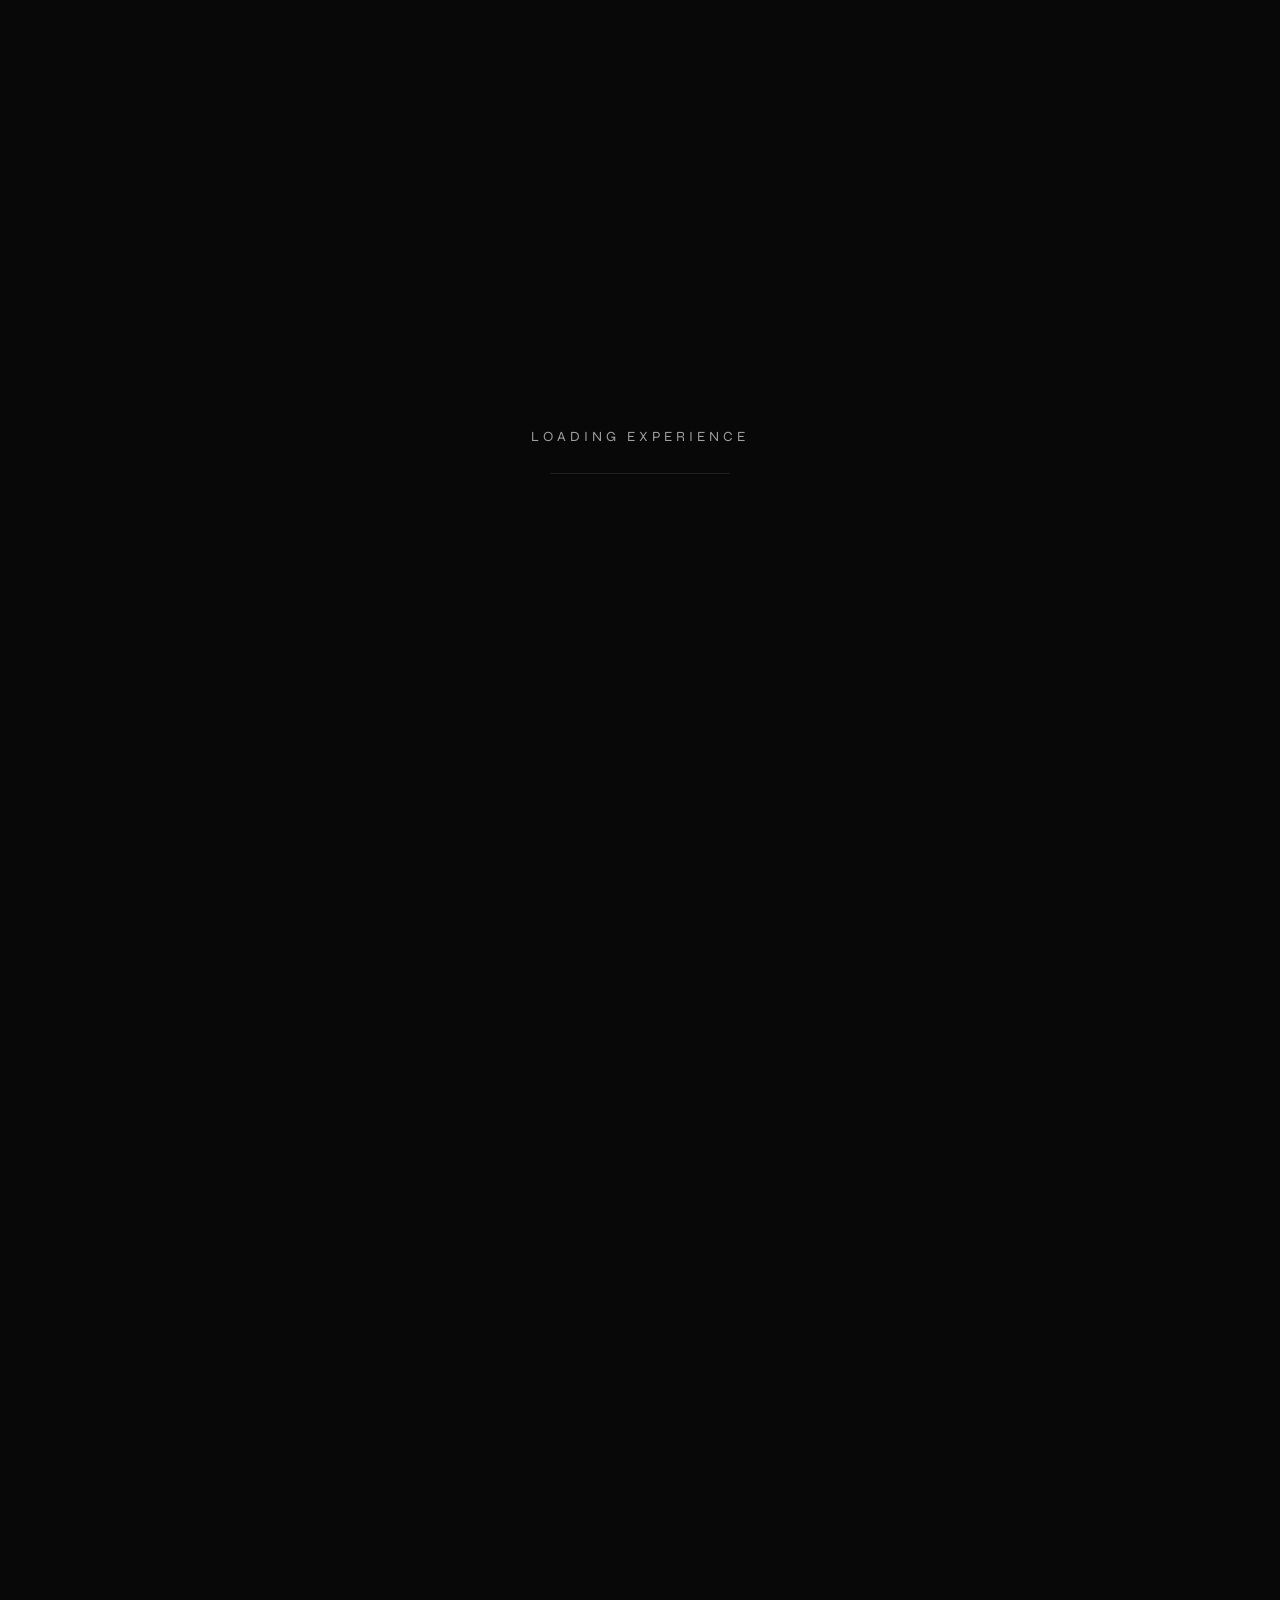
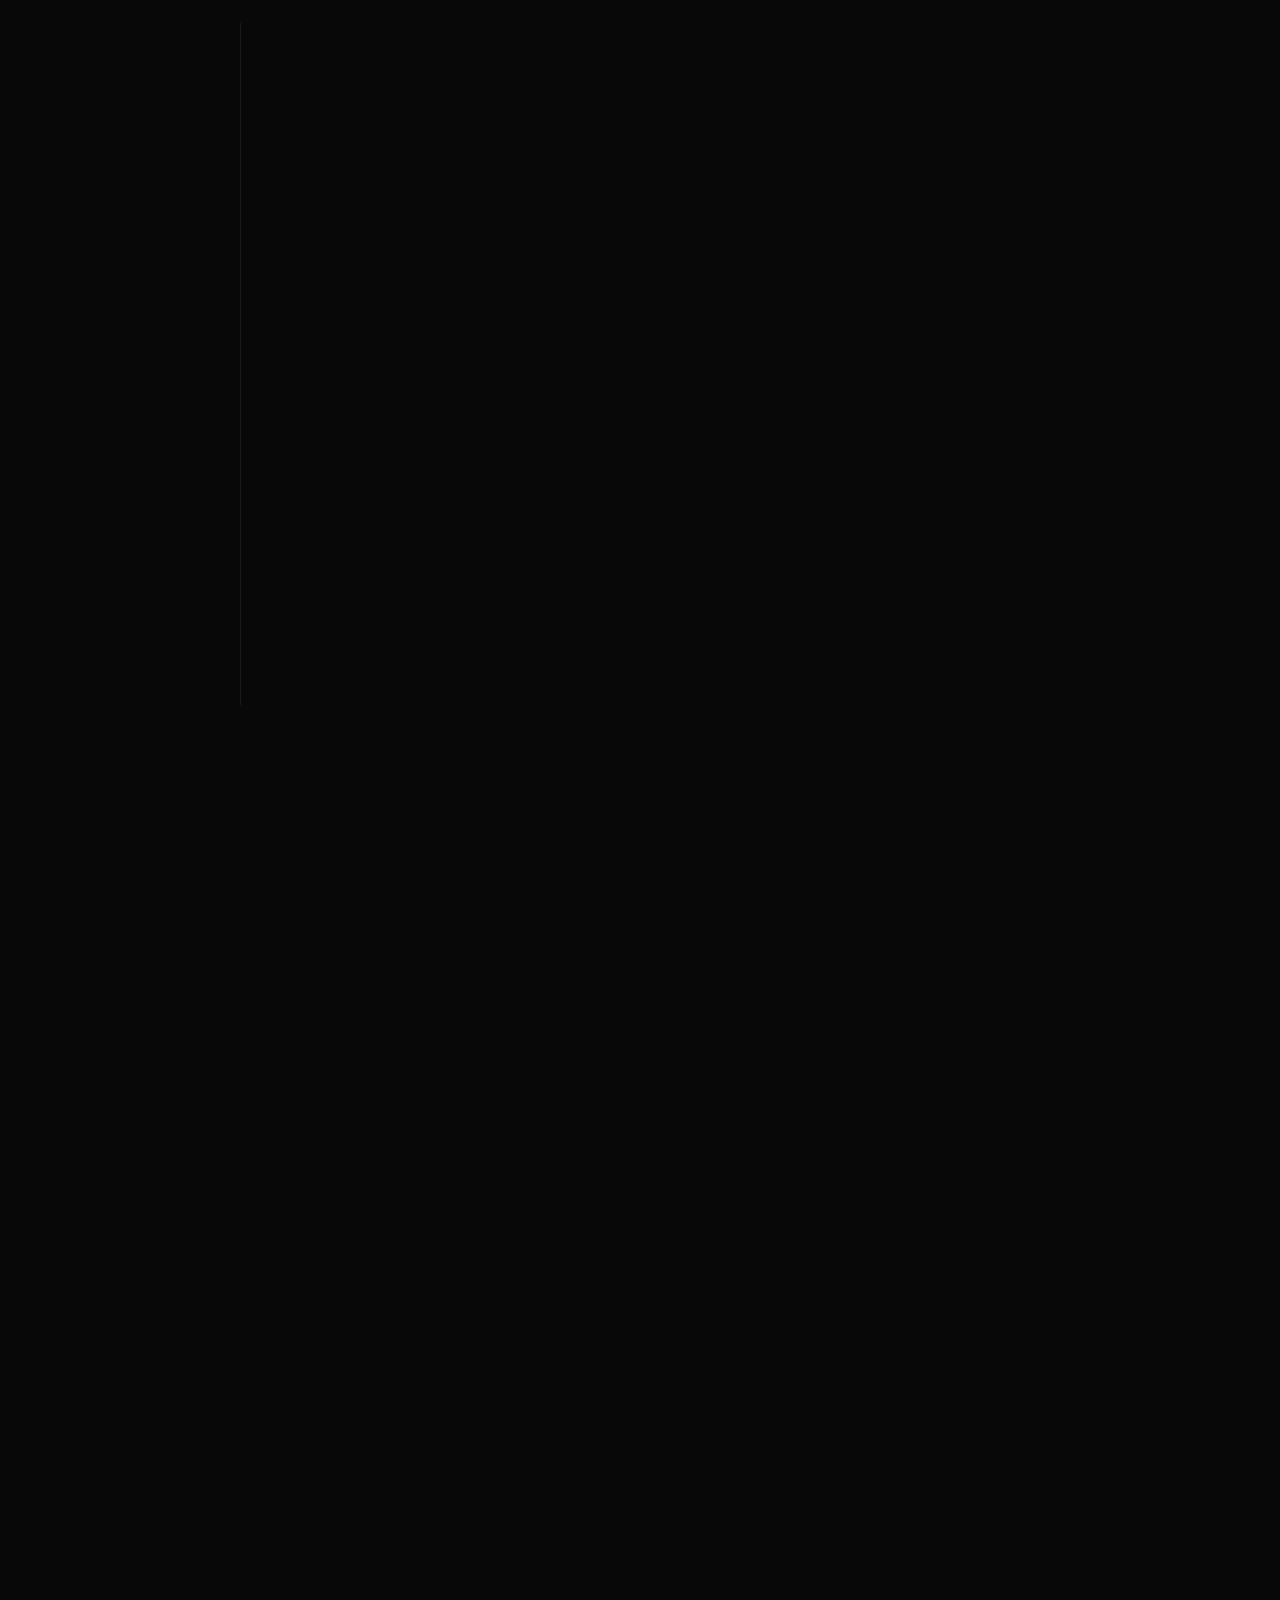
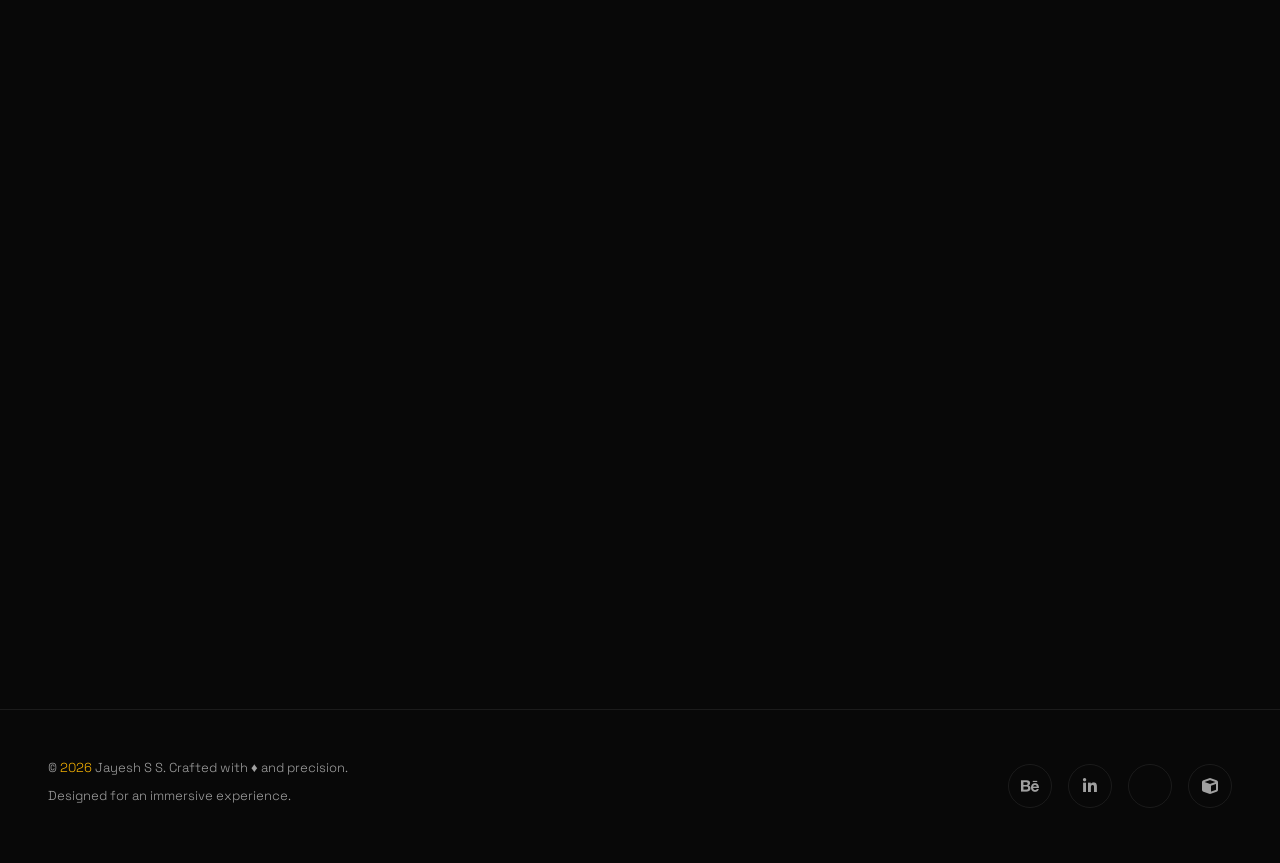
==== index.html @ af578d74 "Update index.html" ====
<!DOCTYPE html>
<html lang="en">
<head>
<meta charset="UTF-8">
<meta name="viewport" content="width=device-width, initial-scale=1.0">
<meta name="description" content="Jayesh S S — 3D Artist, Brand Visualizer, CGI Designer & AI Content Creator. Crafting cinematic visual experiences.">
<meta name="keywords" content="3D Artist, Brand Visualizer, CGI Designer, Motion Designer, AI Content Creator, Jayesh S S">
<meta name="author" content="Jayesh S S">
<meta property="og:title" content="Jayesh S S | Creative Visualizer & 3D Artist">
<meta property="og:description" content="Crafting cinematic 3D visuals, premium brand experiences, and AI-powered creative solutions.">
<meta property="og:type" content="website">
<title>Jayesh S S | Creative Visualizer & 3D Artist</title>
  <link
  rel="icon"
  type="image/png"
  href="assets/images/favicon.png"
>

<link
  rel="apple-touch-icon"
  href="assets/images/favicon.png"
>
  <meta
  name="description"
  content="Portfolio of Jayesh S S, a Brand Visualizer and 3D Artist specializing in 3D product visualization, CGI, motion graphics, branding and packaging design."
>

<meta name="author" content="Jayesh S S">
<link rel="icon" type="image/png" href="https://z-cdn-media.chatglm.cn/files/ad13ac94-feef-42d2-921a-92df152fa562.png?auth_key=1884882509-4e4c133c4a6e4b51b6d09de6aa6ce88f-0-d4240f666aacc46669a408827c674234">

<!-- Fonts -->
<link rel="preconnect" href="https://fonts.googleapis.com">
<link rel="preconnect" href="https://fonts.gstatic.com" crossorigin>
<link href="https://fonts.googleapis.com/css2?family=Syne:wght@500;600;700;800&family=Space+Grotesk:wght@300;400;500;600&display=swap" rel="stylesheet">

<!-- Libraries -->
<script src="https://cdnjs.cloudflare.com/ajax/libs/gsap/3.12.5/gsap.min.js"></script>
<script src="https://cdnjs.cloudflare.com/ajax/libs/gsap/3.12.5/ScrollTrigger.min.js"></script>
<link rel="stylesheet" href="https://cdnjs.cloudflare.com/ajax/libs/font-awesome/6.5.1/css/all.min.css">

<!-- Three.js via Importmap -->
<script type="importmap">
{
  "imports": {
    "three": "https://unpkg.com/three@0.160.0/build/three.module.js",
    "three/addons/": "https://unpkg.com/three@0.160.0/examples/jsm/"
  }
}
</script>

<style>
/* ===== DESIGN SYSTEM ===== */
:root {
  --bg: #080808;
  --surface: #111111;
  --text: #ffffff;
  --text-secondary: #a0a0a0;
  --accent: #FAB502;
  --glass: rgba(255,255,255,0.03);
  --glass-border: rgba(255,255,255,0.08);
  --font-display: 'Syne', sans-serif;
  --font-body: 'Space Grotesk', sans-serif;
  --ease: cubic-bezier(0.16, 1, 0.3, 1);
}

*, *::before, *::after { margin: 0; padding: 0; box-sizing: border-box; }

html { scroll-behavior: smooth; }

body {
  background: var(--bg);
  color: var(--text);
  font-family: var(--font-body);
  font-weight: 300;
  line-height: 1.6;
  overflow-x: hidden;
  cursor: url("assets/Mouse Pointer 2.png") 16 16, auto;
  -webkit-font-smoothing: antialiased;
}

::selection { background: var(--accent); color: var(--bg); }
::-webkit-scrollbar { width: 0px; } /* Hidden for premium feel, relying on scroll behavior */

a { text-decoration: none; color: inherit; cursor: none; }
button { border: none; background: none; font-family: inherit; cursor: none; color: inherit; }
img, video { display: block; max-width: 100%; }

/* Custom Cursor */
.cursor-dot,
.cursor-outline{
    display: none !important;
}
  position: fixed;
  top: 0; left: 0;
  pointer-events: none;
  z-index: 10000;
  border-radius: 50%;
  transform: translate(-50%, -50%);
  transition: transform 0.15s ease-out, width 0.3s ease, height 0.3s ease, background 0.3s ease;
  mix-blend-mode: difference;
}
.cursor-dot { width: 6px; height: 6px; background: var(--accent); }
.cursor-outline { width: 32px; height: 32px; border: 1px solid rgba(255,255,255,0.5); transition-duration: 0.4s; }
.cursor-outline.hover { width: 60px; height: 60px; background: rgba(250, 181, 2, 0.1); border-color: var(--accent); }

@media (max-width: 900px) {
  body { cursor: auto; }
  a, button { cursor: pointer; }
  .cursor-dot, .cursor-outline { display: none; }
}

/* Background Elements */
#bg-canvas {
  position: fixed;
  top: 0; left: 0;
  width: 100%; height: 100%;
  z-index: -2;
}
.bg-gradient {
  position: fixed;
  inset: 0;
  z-index: -1;
  background:
    radial-gradient(circle at 15% 15%, rgba(250, 181, 2, 0.04) 0%, transparent 40%),
    radial-gradient(circle at 85% 85%, rgba(250, 181, 2, 0.03) 0%, transparent 40%),
    var(--bg);
  pointer-events: none;
}
.bg-noise {
  position: fixed;
  inset: 0;
  z-index: 999;
  pointer-events: none;
  opacity: 0.04;
  mix-blend-mode: overlay;
  background-image: url("data:image/svg+xml,%3Csvg viewBox='0 0 256 256' xmlns='http://www.w3.org/2000/svg'%3E%3Cfilter id='n'%3E%3CfeTurbulence type='fractalNoise' baseFrequency='0.85' numOctaves='3' stitchTiles='stitch'/%3E%3C/filter%3E%3Crect width='100%25' height='100%25' filter='url(%23n)'/%3E%3C/svg%3E");
}

/* Preloader */
.preloader {
  position: fixed;
  inset: 0;
  background: var(--bg);
  z-index: 9999;
  display: flex;
  align-items: center;
  justify-content: center;
  flex-direction: column;
  gap: 24px;
}
.preloader-text {
  font-family: var(--font-display);
  font-size: 14px;
  letter-spacing: 4px;
  text-transform: uppercase;
  color: var(--text-secondary);
}
.preloader-bar {
  width: 180px;
  height: 1px;
  background: rgba(255,255,255,0.1);
  overflow: hidden;
}
.preloader-fill {
  width: 0%;
  height: 100%;
  background: var(--accent);
}

/* Navigation */
.nav {
  position: relative;
  top: 0; left: 0;
  width: 100%;
  z-index: 1000;
  padding: 24px 48px;
  display: flex;
  justify-content: space-between;
  align-items: center;
  transition: all 0.4s var(--ease);
  mix-blend-mode: difference;
}
.nav.scrolled {
  padding: 16px 48px;
}
.nav-logo {
    display: flex;
    align-items: center;
    justify-content: center;
    text-decoration: none;
}

.logo-img {
    width: 80px;
    height: auto;
    display: block;
}
.nav-logo span { color: var(--accent); }
.nav-links {
  display: flex;
  gap: 36px;
  align-items: center;
}
.nav-links a {
  font-size: 13px;
  font-weight: 500;
  text-transform: uppercase;
  letter-spacing: 1.5px;
  position: relative;
  color: #fff;
}
.nav-links a:not(.nav-cta)::after {
  content: '';
  position: absolute;
  bottom: -4px; left: 0;
  width: 0; height: 1px;
  background: #fff;
  transition: width 0.4s var(--ease);
}
.nav-links a:not(.nav-cta):hover::after { width: 100%; }
.nav-cta {
  border: 1px solid #fff;
  padding: 10px 24px;
  transition: all 0.3s var(--ease);
}
.nav-cta:hover { background: #fff; color: #000; }

@media (max-width: 768px) {
  .nav { padding: 16px 24px; }
  .nav-links { display: none; } /* Simplified for mobile, hidden nav links */
}

/* Hero Section */
.hero {
  height: 100vh;
  display: grid;
  grid-template-columns: 1fr 1fr;
  align-items: center;
  padding: 0 48px;
  position: relative;
}
.hero-content {
  max-width: 600px;
}
.hero-tagline {
  font-size: 14px;
  text-transform: uppercase;
  letter-spacing: 3px;
  color: var(--accent);
  margin-bottom: 24px;
  display: flex;
  align-items: center;
  gap: 12px;
}
.hero-tagline::before {
  content: '';
  width: 40px;
  height: 1px;
  background: var(--accent);
}
.hero-title {
  font-family: var(--font-display);
  font-size: clamp(64px, 10vw, 140px);
  line-height: 0.85;
  font-weight: 700;
  letter-spacing: -4px;
  margin-bottom: 32px;
}
.hero-title span { color: var(--accent); }
.hero-desc {
  font-size: 18px;
  color: var(--text-secondary);
  max-width: 480px;
  margin-bottom: 40px;
  font-weight: 300;
}
.hero-roles {
  display: flex;
  align-items: center;
  gap: 16px;
  font-size: 12px;
  text-transform: uppercase;
  letter-spacing: 2px;
  color: var(--text);
  margin-bottom: 48px;
}
.hero-roles i { color: var(--accent); font-size: 6px; }

.hero-btns {
  display: flex;
  gap: 16px;
  flex-wrap: wrap;
}

.btn {
  display: inline-flex;
  align-items: center;
  gap: 10px;
  font-family: var(--font-body);
  font-size: 13px;
  font-weight: 500;
  text-transform: uppercase;
  letter-spacing: 1.5px;
  padding: 18px 32px;
  position: relative;
  overflow: hidden;
  transition: all 0.4s var(--ease);
}
.btn-primary { background: var(--accent); color: var(--bg); }
.btn-primary:hover { background: #fff; transform: translateY(-2px); box-shadow: 0 10px 30px rgba(250, 181, 2, 0.2); }
.btn-outline { border: 1px solid rgba(255,255,255,0.2); color: #fff; }
.btn-outline:hover { border-color: #fff; transform: translateY(-2px); }
.btn-ghost { color: var(--text-secondary); padding: 18px 0; }
.btn-ghost:hover { color: var(--accent); }
.btn i { transition: transform 0.3s var(--ease); }
.btn:hover i { transform: translateX(4px); }

#hero-3d {
  width: 100%;
  height: 100%;
  position: relative;
}
#hero-3d canvas {
  display: block;
}

@media (max-width: 900px) {
  .hero {
    grid-template-columns: 1fr;
    padding-top: 120px;
    height: auto;
    min-height: 100vh;
  }
  #hero-3d {
    position: absolute;
    top: 0; left: 0;
    width: 100%; height: 100%;
    opacity: 0.4;
    z-index: -1;
  }
  .hero-content {
    position: relative;
    z-index: 1;
  }
}

/* Section Common */
section {
  padding: 120px 48px;
  position: relative;
}
.section-tag {
  display: inline-flex;
  align-items: center;
  gap: 12px;
  font-size: 12px;
  text-transform: uppercase;
  letter-spacing: 3px;
  color: var(--accent);
  margin-bottom: 24px;
}
.section-tag::before {
  content: '';
  width: 30px;
  height: 1px;
  background: var(--accent);
}
.section-title {
  font-family: var(--font-display);
  font-size: clamp(36px, 5vw, 64px);
  font-weight: 600;
  line-height: 1.1;
  letter-spacing: -2px;
  margin-bottom: 48px;
  max-width: 800px;
}
.section-title span { color: var(--accent); }

/* About */
#about .about-content {
  max-width: 800px;
  margin-left: auto;
}
#about p {
  font-size: 20px;
  color: var(--text-secondary);
  line-height: 1.7;
  font-weight: 300;
}

/* Expertise */
.expertise-grid {
  display: grid;
  grid-template-columns: repeat(auto-fit, minmax(280px, 1fr));
  gap: 24px;
}
.exp-card {
  background: var(--surface);
  padding: 40px;
  border: 1px solid transparent;
  transition: all 0.4s var(--ease);
  position: relative;
  overflow: hidden;
}
.exp-card::before {
  content: '';
  position: absolute;
  top: 0; left: 0;
  width: 4px; height: 0;
  background: var(--accent);
  transition: height 0.5s var(--ease);
}
.exp-card:hover::before { height: 100%; }
.exp-card:hover { border-color: rgba(255,255,255,0.1); transform: translateY(-4px); }
.exp-icon {
  font-size: 32px;
  color: var(--accent);
  margin-bottom: 24px;
}
.exp-name {
  font-family: var(--font-display);
  font-size: 22px;
  font-weight: 600;
  margin-bottom: 12px;
}

/* Experience & Education Timeline */
.timeline {
  position: relative;
  max-width: 800px;
  margin: 0 auto;
  padding-left: 40px;
}
.timeline::before {
  content: '';
  position: absolute;
  left: 0; top: 0;
  width: 1px; height: 100%;
  background: var(--glass-border);
}
.timeline-item {
  position: relative;
  padding-bottom: 60px;
}
.timeline-item:last-child { padding-bottom: 0; }
.timeline-dot {
  position: absolute;
  left: -44px; top: 4px;
  width: 9px; height: 9px;
  border-radius: 50%;
  background: var(--bg);
  border: 2px solid var(--text-secondary);
  z-index: 1;
}
.timeline-item:first-child .timeline-dot {
  background: var(--accent);
  border-color: var(--accent);
  box-shadow: 0 0 15px rgba(250, 181, 2, 0.4);
}
.timeline-year { font-size: 13px; color: var(--accent); font-weight: 500; letter-spacing: 1px; margin-bottom: 8px; }
.timeline-role { font-family: var(--font-display); font-size: 26px; font-weight: 600; margin-bottom: 4px; }
.timeline-company { font-size: 15px; color: #fff; margin-bottom: 16px; font-weight: 500; }
.timeline-list {
  list-style: none;
  display: grid;
  grid-template-columns: 1fr 1fr;
  gap: 8px 24px;
}
.timeline-list li {
  font-size: 14px;
  color: var(--text-secondary);
  display: flex;
  align-items: center;
  gap: 8px;
}
.timeline-list li::before {
  content: '—';
  color: var(--accent);
}

/* Projects */
.projects-grid {
  display: flex;
  flex-direction: column;
  gap: 80px;
}
.project-card {
  display: grid;
  grid-template-columns: 1.2fr 1fr;
  gap: 60px;
  align-items: center;
}
.project-card:nth-child(even) { direction: rtl; }
.project-card:nth-child(even) .project-info { direction: ltr; }

.project-preview {
  aspect-ratio: 4/3;
  overflow: hidden;
  position: relative;
  background: var(--surface);
}
.project-preview img {
  width: 100%; height: 100%;
  object-fit: cover;
  transition: transform 1.2s var(--ease);
  filter: grayscale(20%) contrast(110%);
}
.project-card:hover .project-preview img { transform: scale(1.05); filter: grayscale(0%) contrast(100%); }

.project-info { display: flex; flex-direction: column; gap: 16px; }
.project-category { font-size: 12px; text-transform: uppercase; letter-spacing: 2px; color: var(--accent); }
.project-title { font-family: var(--font-display); font-size: clamp(32px, 4vw, 48px); font-weight: 700; line-height: 1; }
.project-desc { font-size: 16px; color: var(--text-secondary); line-height: 1.7; }
.project-tools { display: flex; flex-wrap: wrap; gap: 8px; margin-top: 8px; }
.project-tool { font-size: 11px; padding: 6px 12px; border: 1px solid var(--glass-border); color: #fff; text-transform: uppercase; }
.project-link { margin-top: 16px; }

@media (max-width: 768px) {
  .project-card, .project-card:nth-child(even) { grid-template-columns: 1fr; direction: ltr; gap: 32px; }
  .timeline-list { grid-template-columns: 1fr; }
}

/* Software & Socials Grid */
.tools-grid {
  display: grid;
  grid-template-columns: repeat(auto-fit, minmax(150px, 1fr));
  gap: 16px;
}
.tool-card {
  background: var(--surface);
  padding: 32px 20px;
  text-align: center;
  transition: all 0.4s var(--ease);
  border: 1px solid transparent;
  display: flex;
  flex-direction: column;
  align-items: center;
  gap: 12px;
}
.tool-card:hover { border-color: var(--accent); transform: translateY(-4px); background: rgba(250, 181, 2, 0.03); }
.tool-card i { font-size: 32px; color: #fff; transition: color 0.3s; }
.tool-card:hover i { color: var(--accent); }
.tool-card span { font-size: 13px; font-weight: 500; letter-spacing: 0.5px; }

.socials-grid {
  display: grid;
  grid-template-columns: repeat(auto-fit, minmax(240px, 1fr));
  gap: 24px;
}
.social-card {
  background: var(--surface);
  padding: 40px;
  display: flex;
  justify-content: space-between;
  align-items: center;
  transition: all 0.4s var(--ease);
  border: 1px solid transparent;
}
.social-card:hover { border-color: var(--accent); transform: translateY(-4px); }
.social-name { font-family: var(--font-display); font-size: 22px; font-weight: 600; }
.social-card i { font-size: 20px; transition: transform 0.3s; color: var(--text-secondary); }
.social-card:hover i { transform: translateX(8px); color: var(--accent); }

/* Contact */
.contact-grid {
  display: grid;
  grid-template-columns: 1fr 1.2fr;
  gap: 80px;
  margin-top: 48px;
}
.contact-info {
  display: flex;
  flex-direction: column;
  gap: 32px;
}
.contact-item {
  display: flex;
  flex-direction: column;
  gap: 8px;
}
.contact-label { font-size: 11px; text-transform: uppercase; letter-spacing: 2px; color: var(--text-secondary); }
.contact-value { font-size: 18px; font-weight: 500; }
.contact-form {
  display: flex;
  flex-direction: column;
  gap: 24px;
}
.form-row { display: grid; grid-template-columns: 1fr 1fr; gap: 24px; }
.form-group { display: flex; flex-direction: column; gap: 8px; }
.form-group label { font-size: 11px; text-transform: uppercase; letter-spacing: 2px; color: var(--text-secondary); }
.form-group input, .form-group textarea {
  background: transparent;
  border: none;
  border-bottom: 1px solid var(--glass-border);
  padding: 12px 0;
  color: #fff;
  font-family: var(--font-body);
  font-size: 16px;
  outline: none;
  transition: border-color 0.3s;
  resize: vertical;
}
.form-group input:focus, .form-group textarea:focus { border-color: var(--accent); }

@media (max-width: 768px) {
  .contact-grid { grid-template-columns: 1fr; }
  .form-row { grid-template-columns: 1fr; }
  section { padding: 80px 24px; }
  .hero { padding: 120px 24px 40px; }
}

/* Footer */
.footer {
  padding: 48px;
  border-top: 1px solid var(--glass-border);
  display: flex;
  justify-content: space-between;
  align-items: center;
  flex-wrap: wrap;
  gap: 24px;
}
.footer-info p { font-size: 13px; color: var(--text-secondary); margin-bottom: 8px; }
.footer-info p span { color: var(--accent); }
.footer-socials {
  display: flex;
  gap: 16px;
}
.footer-social {
  width: 44px;
  height: 44px;
  border: 1px solid var(--glass-border);
  border-radius: 50%;
  display: flex;
  align-items: center;
  justify-content: center;
  color: var(--text-secondary);
  font-size: 16px;
  transition: all 0.4s var(--ease);
}
.footer-social:hover {
  border-color: var(--accent);
  color: var(--accent);
  transform: translateY(-3px);
  box-shadow: 0 5px 15px rgba(250, 181, 2, 0.1);
}
@media (max-width: 600px) {
  .footer {
    flex-direction: column;
    text-align: center;
    padding: 40px 24px;
  }
}

/* GSAP Reveal Defaults */
.reveal { opacity: 0; transform: translateY(40px); filter: blur(8px); }
  /* 3D PRODUCT GALLERY */
.clickable-card {
  cursor: pointer;
}

.clickable-card .project-preview img {
  transition: transform 0.5s ease;
}

.clickable-card:hover .project-preview img {
  transform: scale(1.04);
}

.portfolio-modal {
  position: fixed;
  inset: 0;
  z-index: 99999;
  display: flex;
  align-items: center;
  justify-content: center;
  padding: 30px;
  background: rgba(0, 0, 0, 0.88);
  backdrop-filter: blur(14px);
  opacity: 0;
  visibility: hidden;
  pointer-events: none;
  transition: opacity 0.3s ease, visibility 0.3s ease;
}

.portfolio-modal.is-open {
  opacity: 1;
  visibility: visible;
  pointer-events: auto;
}

.portfolio-modal-dialog {
  width: min(1200px, 100%);
  max-height: 90vh;
  overflow-y: auto;
  padding: 35px;
  background: #101010;
  border: 1px solid rgba(255, 255, 255, 0.12);
  transform: translateY(30px);
  transition: transform 0.35s ease;
}

.portfolio-modal.is-open .portfolio-modal-dialog {
  transform: translateY(0);
}

.portfolio-modal-header {
  display: flex;
  align-items: flex-start;
  justify-content: space-between;
  gap: 30px;
  margin-bottom: 30px;
}

.portfolio-modal-label {
  display: block;
  margin-bottom: 8px;
  color: #FAB502;
  font-size: 13px;
  letter-spacing: 2px;
  text-transform: uppercase;
}

.portfolio-modal-title {
  margin: 0;
  color: #ffffff;
  font-family: "Syne", sans-serif;
  font-size: clamp(28px, 4vw, 52px);
}

.portfolio-modal-close {
  width: 46px;
  height: 46px;
  flex-shrink: 0;
  border: 1px solid rgba(255, 255, 255, 0.2);
  background: transparent;
  color: #ffffff;
  font-size: 28px;
  cursor: pointer;
  transition: 0.3s ease;
}

.portfolio-modal-close:hover {
  border-color: #FAB502;
  background: #FAB502;
  color: #080808;
  transform: rotate(90deg);
}

.portfolio-gallery {
  display: grid;
  grid-template-columns: repeat(2, 1fr);
  gap: 18px;
}

.portfolio-gallery img {
  display: block;
  width: 100%;
  height: auto;
  min-height: 280px;
  object-fit: cover;
  background: #181818;
}

body.gallery-open {
  overflow: hidden;
}

@media (max-width: 700px) {
  .portfolio-modal {
    padding: 12px;
  }

  .portfolio-modal-dialog {
    padding: 20px;
  }

  .portfolio-gallery {
    grid-template-columns: 1fr;
  }

  .portfolio-gallery img {
    min-height: 200px;
  }
}
  .portfolio-gallery video {
  display: block;
  width: 100%;
  aspect-ratio: 16 / 9;
  object-fit: cover;
  background: #000000;
}
  .form-status {
  min-height: 24px;
  margin-top: 14px;
  color: rgba(255, 255, 255, 0.7);
  font-size: 14px;
}

.form-status.success {
  color: #FAB502;
}

.form-status.error {
  color: #ff6b6b;
}

#submitButton:disabled {
  cursor: not-allowed;
  opacity: 0.65;
}
  .contact-email {
  color: inherit;
  text-decoration: none;
  transition: color 0.3s ease;
}

.contact-email:hover {
  color: #FAB502;
}
  .portfolio-gallery img {
  cursor: zoom-in;
}

.image-lightbox {
  position: fixed;
  inset: 0;
  z-index: 100000;
  display: flex;
  align-items: center;
  justify-content: center;
  padding: 30px;
  background: rgba(0, 0, 0, 0.96);
  opacity: 0;
  visibility: hidden;
  pointer-events: none;
  cursor: zoom-out;
  transition: 0.3s ease;
}

.image-lightbox.is-open {
  opacity: 1;
  visibility: visible;
  pointer-events: auto;
}

.image-lightbox img {
  display: block;
  max-width: 94vw;
  max-height: 88vh;
  object-fit: contain;
  cursor: default;
  transform: scale(0.94);
  transition: transform 0.3s ease;
}

.image-lightbox.is-open img {
  transform: scale(1);
}

.image-lightbox-close {
  position: absolute;
  top: 20px;
  right: 25px;
  width: 48px;
  height: 48px;
  border: 1px solid rgba(255, 255, 255, 0.3);
  background: #101010;
  color: #ffffff;
  font-size: 30px;
  cursor: pointer;
  transition: 0.3s ease;
}

.image-lightbox-close:hover {
  border-color: #FAB502;
  background: #FAB502;
  color: #080808;
}
  .product-3d-viewer {
  grid-column: 1 / -1;
  width: 100%;
  height: 520px;
  background: radial-gradient(circle, #292929 0%, #101010 70%);
  border: 1px solid rgba(250, 181, 2, 0.3);
  border-radius: 16px;
  overflow: hidden;
}

@media (max-width: 700px) {
  .product-3d-viewer {
    height: 360px;
  }
}
</style>
  <script
  type="module"
  src="https://ajax.googleapis.com/ajax/libs/model-viewer/4.3.1/model-viewer.min.js">
</script>
</head>
<body>

<!-- Custom Cursor -->
<div class="cursor-dot" id="cursorDot"></div>
<div class="cursor-outline" id="cursorOutline"></div>

<!-- Background -->
<canvas id="bg-canvas"></canvas>
<div class="bg-gradient"></div>
<div class="bg-noise"></div>

<!-- Preloader -->
<div class="preloader" id="preloader">
  <div class="preloader-text">Loading Experience</div>
  <div class="preloader-bar"><div class="preloader-fill" id="preloaderFill"></div></div>
</div>

<!-- Navigation -->
<nav class="nav" id="nav">
  <a href="#hero" class="nav-logo">
   <img src="assets/JD.svg" alt="Jayesh SS Logo" class="logo-img">
</a>
  <div class="nav-links">
    <a href="#about">About</a>
    <a href="#expertise">Expertise</a>
    <a href="#experience">Journey</a>
    <a href="#projects">Work</a>
    <a href="#contact" class="nav-cta">Let's Talk</a>
  </div>
</nav>

<!-- Hero Section -->
<section class="hero" id="hero">
  <div class="hero-content">
    <div class="hero-tagline reveal-hero">Creative Portfolio 2026</div>
    <h1 class="hero-title reveal-hero">JAYESH<br><span>SS</span></h1>
    <p class="hero-desc reveal-hero">Crafting Visual Experiences That Inspire.<br>I create cinematic 3D visuals, premium brand experiences, and AI-powered creative solutions that transform ideas into unforgettable visual stories.</p>
    <div class="hero-roles reveal-hero">
      3D Designer <i class="fa-solid fa-circle"></i> Brand Visualizer <i class="fa-solid fa-circle"></i> CGI Artist <i class="fa-solid fa-circle"></i> AI Content Creator
    </div>
    <div class="hero-btns reveal-hero">
      <a href="#projects" class="btn btn-primary">View Portfolio <i class="fa-solid fa-arrow-right"></i></a>
 <a href="assets/Jayesh-SS-Resume.pdf.pdf"
   download="Jayesh-SS-Resume.pdf"
   class="btn btn-outline"
   id="resumeBtn">
  Download Resume <i class="fa-solid fa-download"></i>
</a>
      <a href="#contact" class="btn btn-ghost">Let's Create <i class="fa-solid fa-arrow-up-right"></i></a>
    </div>
  </div>
  <div id="hero-3d"></div>
</section>

<!-- About Section -->
<section id="about">
  <div class="section-tag reveal">About</div>
  <h2 class="section-title reveal">Creating Experiences<br><span>Beyond Pixels</span></h2>
  <div class="about-content reveal">
    <p>I'm Jayesh S S, a Brand Visualizer and 3D Artist passionate about transforming ideas into visually compelling experiences. My work combines 3D design, CGI, branding, motion, and AI-powered creativity to create visuals that are both functional and memorable.</p>
  </div>
</section>

<!-- Expertise Section -->
<section id="expertise">
  <div class="section-tag reveal">Capabilities</div>
  <h2 class="section-title reveal">Creative <span>Expertise</span></h2>
  <div class="expertise-grid">
    <div class="exp-card reveal">
      <div class="exp-icon"><i class="fa-solid fa-cube"></i></div>
      <div class="exp-name">3D Modeling</div>
      <p>Precision geometry and high-fidelity models for products, environments, and abstract forms.</p>
    </div>
    <div class="exp-card reveal">
      <div class="exp-icon"><i class="fa-solid fa-box-archive"></i></div>
      <div class="exp-name">Product Visualization</div>
      <p>Photorealistic renders and studio lighting setups that elevate product perception.</p>
    </div>
    <div class="exp-card reveal">
      <div class="exp-icon"><i class="fa-solid fa-fingerprint"></i></div>
      <div class="exp-name">Brand Visualization</div>
      <p>Translating brand identities into cohesive visual languages and 3D assets.</p>
    </div>
    <div class="exp-card reveal">
      <div class="exp-icon"><i class="fa-solid fa-camera-retro"></i></div>
      <div class="exp-name">CGI Rendering</div>
      <p>Cinematic imagery crafted with advanced materials, lighting, and ray-tracing techniques.</p>
    </div>
    <div class="exp-card reveal">
      <div class="exp-icon"><i class="fa-solid fa-film"></i></div>
      <div class="exp-name">Motion Graphics</div>
      <p>Dynamic animations and visual effects that bring static designs to life.</p>
    </div>
    <div class="exp-card reveal">
      <div class="exp-icon"><i class="fa-solid fa-brain"></i></div>
      <div class="exp-name">AI Content Creation</div>
      <p>Leveraging artificial intelligence to push creative boundaries and scale production.</p>
    </div>
    <div class="exp-card reveal">
      <div class="exp-icon"><i class="fa-solid fa-compass-drafting"></i></div>
      <div class="exp-name">Creative Direction</div>
      <p>Guiding projects from concept to execution with a meticulous eye for detail.</p>
    </div>
  </div>
</section>

<!-- Experience & Education Section -->
<section id="experience">
  <div class="section-tag reveal">Journey</div>
  <h2 class="section-title reveal">Experience & <span>Education</span></h2>
  
  <div class="timeline">
    <div class="timeline-item reveal">
      <div class="timeline-dot"></div>
      <div class="timeline-year">2025 — PRESENT</div>
      <div class="timeline-role">Brand Visualizer</div>
      <div class="timeline-company">Teyea India Pvt. Ltd. (iBELL Power Tools) — Aluva, Kochi</div>
      <ul class="timeline-list">
        <li>Brand Identity</li>
        <li>Product Visualization</li>
        <li>Amazon A+ Content</li>
        <li>CGI Rendering</li>
        <li>Motion Graphics</li>
        <li>AI Content Creation</li>
        <li>Campaign Design</li>
      </ul>
    </div>

    <div class="timeline-item reveal">
      <div class="timeline-dot"></div>
      <div class="timeline-year">SEPTEMBER 2023 — JANUARY 2025</div>
      <div class="timeline-role">3D Artist</div>
      <div class="timeline-company">Kiksar Technologies — Whitefield, Bengaluru</div>
      <ul class="timeline-list">
        <li>3D Modeling</li>
        <li>Rendering</li>
        <li>Animation</li>
        <li>Product Visualization</li>
        <li>Texturing</li>
        <li>Lighting</li>
      </ul>
    </div>

    <div class="timeline-item reveal">
      <div class="timeline-dot"></div>
      <div class="timeline-year">2021 — 2023</div>
      <div class="timeline-role">Higher Diploma in 3D Modelling & Animation</div>
      <div class="timeline-company">NSDC</div>
      <p style="margin-top: 12px; color: var(--text-secondary); font-size: 14px;">Comprehensive program focusing on advanced 3D pipelines, animation principles, and digital design.</p>
    </div>
  </div>
</section>

<!-- Projects Section -->
<section id="projects">
  <div class="section-tag reveal">Selected Work</div>
  <h2 class="section-title reveal">
    Creative <span>Categories</span>
  </h2>

  <div class="projects-grid">

    <!-- 3D Product Visualization -->
    <div class="project-card reveal clickable-card"
     onclick="open3DGallery()"
     role="button"
     tabindex="0"
     onkeydown="if(event.key === 'Enter'){ open3DGallery(); }">
      <div class="project-preview">
        <img
          src="assets/images/3d-product-visualization.png.png"
          alt="3D Product Visualization"
        >
      </div>

      <div class="project-info">
        <div class="project-category">CGI & 3D Design</div>
        <h3 class="project-title">3D Product Visualization</h3>

        <p class="project-desc">
          Detailed 3D product models, realistic materials, professional
          lighting and high-quality commercial renders.
        </p>

        <div class="project-tools">
          <span class="project-tool">Blender</span>
          <span class="project-tool">Substance Painter</span>
          <span class="project-tool">Photoshop</span>
        </div>
      </div>
    </div>

    <!-- Motion & Product Videos -->
    <div class="project-card reveal clickable-card"
     onclick="openProjectGallery('motionGallery')"
     role="button"
     tabindex="0"
     onkeydown="if(event.key === 'Enter'){ openProjectGallery('motionGallery'); }">
      <div class="project-preview">
        <img
          src="assets/images/motion-product-videos.png.png"
          alt="Motion and Product Videos"
        >
      </div>

      <div class="project-info">
        <div class="project-category">Animation & Video</div>
        <h3 class="project-title">Motion & Product Videos</h3>

        <p class="project-desc">
          Cinematic product animations, feature demonstrations, motion
          graphics and engaging short-form video content.
        </p>

        <div class="project-tools">
          <span class="project-tool">Blender</span>
          <span class="project-tool">After Effects</span>
          <span class="project-tool">Premiere Pro</span>
        </div>
      </div>
    </div>

    <!-- Branding & Posters -->
    <div class="project-card reveal clickable-card"
     onclick="openProjectGallery('brandingGallery')"
     role="button"
     tabindex="0"
     onkeydown="if(event.key === 'Enter'){ openProjectGallery('brandingGallery'); }">
      <div class="project-preview">
        <img
          src="assets/images/branding-posters.png.png"
          alt="Branding and Posters"
        >
      </div>

      <div class="project-info">
        <div class="project-category">Visual Communication</div>
        <h3 class="project-title">Branding & Posters</h3>

        <p class="project-desc">
          Brand visual systems, campaign creatives, promotional posters
          and marketing designs created for digital and print platforms.
        </p>

        <div class="project-tools">
          <span class="project-tool">Photoshop</span>
          <span class="project-tool">Illustrator</span>
          <span class="project-tool">After Effects</span>
        </div>
      </div>
    </div>

    <!-- Packaging Designs -->
    <div class="project-card reveal clickable-card"
     onclick="openProjectGallery('packagingGallery')"
     role="button"
     tabindex="0"
     onkeydown="if(event.key === 'Enter'){ openProjectGallery('packagingGallery'); }">
      <div class="project-preview">
        <img
          src="assets/images/packaging-designs.png.png"
          alt="Packaging Designs"
        >
      </div>

      <div class="project-info">
        <div class="project-category">Packaging & Mockups</div>
        <h3 class="project-title">Packaging Designs</h3>

        <p class="project-desc">
          Product packaging, box layouts, print-ready artwork and
          photorealistic 3D mockups for professional presentation.
        </p>

        <div class="project-tools">
          <span class="project-tool">Illustrator</span>
          <span class="project-tool">Photoshop</span>
          <span class="project-tool">Blender</span>
        </div>
      </div>
    </div>

  </div>
</section>

<!-- Software Section -->
<section id="software">
  <div class="section-tag reveal">Toolkit</div>
  <h2 class="section-title reveal">Software <span>Expertise</span></h2>
  <div class="tools-grid">
    <div class="tool-card reveal"><i class="fa-solid fa-cube"></i><span>Blender</span></div>
    <div class="tool-card reveal"><i class="fa-solid fa-image"></i><span>Photoshop</span></div>
    <div class="tool-card reveal"><i class="fa-solid fa-pen-nib"></i><span>Illustrator</span></div>
    <div class="tool-card reveal"><i class="fa-solid fa-film"></i><span>After Effects</span></div>
    <div class="tool-card reveal"><i class="fa-solid fa-video"></i><span>Premiere Pro</span></div>
    <div class="tool-card reveal"><i class="fa-solid fa-palette"></i><span>Substance Painter</span></div>
    <div class="tool-card reveal"><i class="fa-brands fa-canva"></i><span>Canva</span></div>
    <div class="tool-card reveal"><i class="fa-brands fa-figma"></i><span>Figma</span></div>
    <div class="tool-card reveal"><i class="fa-solid fa-robot"></i><span>ChatGPT</span></div>
    <div class="tool-card reveal"><i class="fa-solid fa-fire"></i><span>Adobe Firefly</span></div>
  </div>
</section>

<!-- Socials Section -->
<section id="socials">
  <div class="section-tag reveal">Connect</div>
  <h2 class="section-title reveal">Follow the <span>Journey</span></h2>
  <div class="socials-grid">
    <a href="https://www.behance.net/jayeshssss" target="_blank" rel="noopener noreferrer" class="social-card reveal">
      <div class="social-name">Behance</div>
      <i class="fa-brands fa-behance"></i>
    </a>
    <a href="https://www.linkedin.com/in/jayesh-ss/" target="_blank" rel="noopener noreferrer" class="social-card reveal">
      <div class="social-name">LinkedIn</div>
      <i class="fa-brands fa-linkedin-in"></i>
    </a>
    <a href="https://sketchfab.com/2119jayesh" target="_blank" rel="noopener noreferrer" class="social-card reveal">
      <div class="social-name">Sketchfab</div>
      <i class="fa-brands fa-sketchfab"></i>
    </a>
    <a href="https://www.cgtrader.com/designers/jayeshss" target="_blank" rel="noopener noreferrer" class="social-card reveal">
      <div class="social-name">CGTrader</div>
      <i class="fa-solid fa-store"></i>
    </a>
  </div>
</section>

<!-- Contact Section -->
<section id="contact">
  <div class="section-tag reveal">Contact</div>
  <h2 class="section-title reveal">Let's Build Something <span>Amazing.</span></h2>
  
  <div class="contact-grid">
    <div class="contact-info reveal">
      <div class="contact-item">
        <span class="contact-label">Email</span>
       <a href="mailto:2119jayesh@gmail.com" class="contact-value contact-email">
  2119jayesh@gmail.com
</a>
      </div>
      <div class="contact-item">
        <span class="contact-label">LinkedIn</span>
        <a
  href="https://www.linkedin.com/in/jayesh-ss/"
  target="_blank"
  rel="noopener noreferrer"
  class="contact-value contact-email"
>
  /in/jayesh-ss
</a>
      </div>
      <div class="contact-item">
       <a
  href="https://www.behance.net/jayeshssss"
  target="_blank"
  rel="noopener noreferrer"
  class="contact-value contact-email"
>
  /jayeshssss
</a>
        <span class="contact-value">/jayeshssss</span>
      </div>
      <div class="contact-item" style="margin-top: 24px;">
        <a href="assets/Jayesh-SS-Resume.pdf.pdf"
   download="Jayesh-SS-Resume.pdf"
   class="btn btn-outline"
   id="resumeBtn2">
  Download Resume <i class="fa-solid fa-download"></i>
</a>
      </div>
    </div>
    
    <form
  class="contact-form reveal"
  id="contactForm"
  action="https://formsubmit.co/ajax/2119jayesh@gmail.com"
  method="POST"
>
  <input
    type="hidden"
    name="_subject"
    value="New Portfolio Enquiry"
  >

  <input
    type="hidden"
    name="_template"
    value="table"
  >

  <input
    type="text"
    name="_honey"
    style="display: none;"
    tabindex="-1"
    autocomplete="off"
  >

  <div class="form-row">
    <div class="form-group">
      <label for="firstName">First Name</label>
      <input
        id="firstName"
        type="text"
        name="fname"
        required
      >
    </div>

    <div class="form-group">
      <label for="lastName">Last Name</label>
      <input
        id="lastName"
        type="text"
        name="lname"
        required
      >
    </div>
  </div>

  <div class="form-group">
    <label for="visitorEmail">Email Address</label>
    <input
      id="visitorEmail"
      type="email"
      name="email"
      required
    >
  </div>

  <div class="form-group">
    <label for="projectDetails">Project Details</label>
    <textarea
      id="projectDetails"
      name="message"
      rows="4"
      required
    ></textarea>
  </div>

  <button
    type="submit"
    id="submitButton"
    class="btn btn-primary"
    style="align-self: flex-start; margin-top: 16px;"
  >
    Send Message
    <i class="fa-solid fa-paper-plane"></i>
  </button>

  <p
    class="form-status"
    id="formStatus"
    aria-live="polite"
  ></p>
</form>
  </div>
</section>

<!-- Footer -->
<footer class="footer">
  <div class="footer-info">
   <p>© <span id="currentYear"></span> Jayesh S S. Crafted with ♦ and precision.</p>
    <p>Designed for an immersive experience.</p>
  </div>
  <div class="footer-socials">
    <a href="https://www.behance.net/jayeshssss" target="_blank" rel="noopener noreferrer" class="footer-social" aria-label="Behance"><i class="fa-brands fa-behance"></i></a>
    <a href="https://www.linkedin.com/in/jayesh-ss/" target="_blank" rel="noopener noreferrer" class="footer-social" aria-label="LinkedIn"><i class="fa-brands fa-linkedin-in"></i></a>
    <a href="https://sketchfab.com/2119jayesh" target="_blank" rel="noopener noreferrer" class="footer-social" aria-label="Sketchfab"><i class="fa-brands fa-sketchfab"></i></a>
    <a href="https://www.cgtrader.com/designers/jayeshss" target="_blank" rel="noopener noreferrer" class="footer-social" aria-label="CGTrader"><i class="fa-solid fa-cube"></i></a>
  </div>
</footer>

<!-- ===== SCRIPTS ===== -->
<script type="module">
import * as THREE from 'three';
import { RoomEnvironment } from 'three/addons/environments/RoomEnvironment.js';

/* ===== PRELOADER & INIT ===== */
const preloader = document.getElementById('preloader');
const preloaderFill = document.getElementById('preloaderFill');

gsap.to(preloaderFill, {
  width: '100%', duration: 1.5, ease: 'power2.inOut',
  onComplete: () => {
    gsap.to(preloader, {
      yPercent: -100, duration: 0.8, ease: 'power3.inOut', delay: 0.3,
      onComplete: initSite
    });
  }
});

function initSite() {
  init3D();
  initAnimations();
  initCursor();
  initUI();
}

/* ===== CUSTOM CURSOR ===== */
function initCursor() {
  const dot = document.getElementById('cursorDot');
  const outline = document.getElementById('cursorOutline');
  let mouseX = 0, mouseY = 0, outlineX = 0, outlineY = 0;

  window.addEventListener('mousemove', e => {
    mouseX = e.clientX;
    mouseY = e.clientY;
    dot.style.left = mouseX + 'px';
    dot.style.top = mouseY + 'px';
  });

  function animateOutline() {
    outlineX += (mouseX - outlineX) * 0.15;
    outlineY += (mouseY - outlineY) * 0.15;
    outline.style.left = outlineX + 'px';
    outline.style.top = outlineY + 'px';
    requestAnimationFrame(animateOutline);
  }
  animateOutline();

  document.querySelectorAll('a, button, .exp-card, .tool-card, .social-card, .project-card, .footer-social').forEach(el => {
    el.addEventListener('mouseenter', () => outline.classList.add('hover'));
    el.addEventListener('mouseleave', () => outline.classList.remove('hover'));
  });
}

/* ===== UI INTERACTIONS ===== */
function initUI() {
  const nav = document.getElementById('nav');
  window.addEventListener('scroll', () => {
    nav.classList.toggle('scrolled', window.scrollY > 50);
  });

  const contactForm = document.getElementById('contactForm');
const submitButton = document.getElementById('submitButton');
const formStatus = document.getElementById('formStatus');

contactForm.addEventListener('submit', async function(e) {
  e.preventDefault();

  const originalButtonContent = submitButton.innerHTML;

  submitButton.disabled = true;
  submitButton.innerHTML =
    'Sending... <i class="fa-solid fa-spinner fa-spin"></i>';

  formStatus.textContent = '';
  formStatus.className = 'form-status';

  try {
    const response = await fetch(contactForm.action, {
      method: 'POST',
      body: new FormData(contactForm),
      headers: {
        Accept: 'application/json'
      }
    });

    if (!response.ok) {
      throw new Error('Form submission failed');
    }

    formStatus.textContent =
      'Message sent successfully. I’ll get back to you soon.';

    formStatus.className = 'form-status success';

    contactForm.reset();
  } catch (error) {
    formStatus.textContent =
      'Message could not be sent. Please try again.';

    formStatus.className = 'form-status error';
  } finally {
    submitButton.disabled = false;
    submitButton.innerHTML = originalButtonContent;
  }
});
}

/* ===== GSAP ANIMATIONS ===== */
function initAnimations() {
  gsap.registerPlugin(ScrollTrigger);

  // Hero Entrance Timeline
  const heroTl = gsap.timeline({ defaults: { ease: 'power3.out' } });
  heroTl
    .to('.reveal-hero', { opacity: 1, y: 0, filter: 'blur(0px)', duration: 1.2, stagger: 0.15 }, 0.5);

  // Scroll Reveals
  gsap.utils.toArray('.reveal').forEach(el => {
    gsap.to(el, {
      opacity: 1, y: 0, filter: 'blur(0px)', duration: 1, ease: 'power2.out',
      scrollTrigger: { trigger: el, start: 'top 85%', toggleActions: 'play none none none' }
    });
  });

  // Parallax on Hero 3D
  gsap.to('#hero-3d', {
    yPercent: 20, opacity: 0.5,
    scrollTrigger: { trigger: '#hero', start: 'top top', end: 'bottom top', scrub: 1 }
  });
}

/* ===== THREE.JS KINETIC SCULPTURE ===== */
function init3D() {
  const container = document.getElementById('hero-3d');
  const scene = new THREE.Scene();
  
  const camera = new THREE.PerspectiveCamera(45, container.clientWidth / container.clientHeight, 0.1, 100);
  camera.position.set(0, 0, 7);

  const renderer = new THREE.WebGLRenderer({ antialias: true, alpha: true });
  renderer.setSize(container.clientWidth, container.clientHeight);
  renderer.setPixelRatio(Math.min(window.devicePixelRatio, 2));
  renderer.toneMapping = THREE.ACESFilmicToneMapping;
  renderer.toneMappingExposure = 1.2;
  container.appendChild(renderer.domElement);

  // Environment for reflections
  const pmremGenerator = new THREE.PMREMGenerator(renderer);
  scene.environment = pmremGenerator.fromScene(new RoomEnvironment(), 0.04).texture;

  // Materials
  const blackChrome = new THREE.MeshPhysicalMaterial({
    color: 0x000000,
    metalness: 1.0,
    roughness: 0.05,
    clearcoat: 1.0,
    clearcoatRoughness: 0.0
  });

  const goldMat = new THREE.MeshStandardMaterial({
    color: 0xFAB502,
    metalness: 1.0,
    roughness: 0.25,
    emissive: 0xFAB502,
    emissiveIntensity: 0.15
  });

  const darkTitanium = new THREE.MeshStandardMaterial({
    color: 0x111111,
    metalness: 1.0,
    roughness: 0.35
  });

  // Sculpture Group
  const sculpture = new THREE.Group();
  scene.add(sculpture);

  // Central Gold Crystal
  const coreGeo = new THREE.IcosahedronGeometry(1.2, 0);
  const core = new THREE.Mesh(coreGeo, goldMat);
  sculpture.add(core);

  // Orbiting Black Chrome Fragments
  const fragments = [];
  const fragGeos = [
    new THREE.BoxGeometry(0.8, 0.8, 0.8),
    new THREE.TetrahedronGeometry(0.7),
    new THREE.OctahedronGeometry(0.6),
    new THREE.BoxGeometry(0.5, 1.2, 0.5)
  ];

  for (let i = 0; i < 12; i++) {
    const geo = fragGeos[Math.floor(Math.random() * fragGeos.length)];
    const mat = Math.random() > 0.3 ? blackChrome : darkTitanium;
    const mesh = new THREE.Mesh(geo, mat);
    
    // Position on a sphere
    const theta = Math.random() * Math.PI * 2;
    const phi = Math.acos(2 * Math.random() - 1);
    const radius = 2.5 + Math.random() * 0.5;
    
    mesh.position.x = radius * Math.sin(phi) * Math.cos(theta);
    mesh.position.y = radius * Math.sin(phi) * Math.sin(theta);
    mesh.position.z = radius * Math.cos(phi);
    
    mesh.rotation.x = Math.random() * Math.PI;
    mesh.rotation.y = Math.random() * Math.PI;
    
    mesh.userData.orbitSpeed = (Math.random() - 0.5) * 0.01;
    mesh.userData.rotateSpeed = (Math.random() - 0.5) * 0.02;
    mesh.userData.initialPos = mesh.position.clone();
    
    sculpture.add(mesh);
    fragments.push(mesh);
  }

  // Outer Wireframe Gold Ring
  const ringGeo = new THREE.TorusGeometry(3.2, 0.03, 16, 100);
  const ring = new THREE.Mesh(ringGeo, goldMat);
  ring.rotation.x = Math.PI / 2;
  sculpture.add(ring);

  // Lights
  const ambientLight = new THREE.AmbientLight(0xffffff, 0.2);
  scene.add(ambientLight);

  const spotLight1 = new THREE.SpotLight(0xffffff, 50, 20, Math.PI / 6, 0.5, 1);
  spotLight1.position.set(5, 5, 5);
  scene.add(spotLight1);

  const spotLight2 = new THREE.SpotLight(0xFAB502, 20, 20, Math.PI / 4, 0.5, 1);
  spotLight2.position.set(-5, -2, 3);
  scene.add(spotLight2);

  // Mouse Interaction
  let mouseX = 0, mouseY = 0;
  document.addEventListener('mousemove', (e) => {
    mouseX = (e.clientX / window.innerWidth) * 2 - 1;
    mouseY = (e.clientY / window.innerHeight) * 2 - 1;
  });

  // Animation Loop
  function animate() {
    requestAnimationFrame(animate);
    
    // Rotate core
    core.rotation.x += 0.003;
    core.rotation.y += 0.005;

    // Rotate ring
    ring.rotation.z += 0.002;

    // Animate fragments
    fragments.forEach(frag => {
      frag.rotation.x += frag.userData.rotateSpeed;
      frag.rotation.y += frag.userData.rotateSpeed * 1.5;
      
      // Subtle floating effect
      const time = Date.now() * 0.0005;
      frag.position.y = frag.userData.initialPos.y + Math.sin(time + frag.userData.initialPos.x) * 0.1;
    });

    // Smooth camera follow mouse
    camera.position.x += (mouseX * 1.5 - camera.position.x) * 0.05;
    camera.position.y += (-mouseY * 1.0 - camera.position.y) * 0.05;
    camera.lookAt(sculpture.position);

    renderer.render(scene, camera);
  }
  animate();

  // Resize
  window.addEventListener('resize', () => {
    if (container.clientWidth > 0) {
      camera.aspect = container.clientWidth / container.clientHeight;
      camera.updateProjectionMatrix();
      renderer.setSize(container.clientWidth, container.clientHeight);
    }
  });
}
</script>
<!-- 3D PRODUCT VISUALIZATION GALLERY -->
<div
  class="portfolio-modal"
  id="productGallery"
  aria-hidden="true"
  onclick="close3DGallery(event)"
>
  <div
    class="portfolio-modal-dialog"
    role="dialog"
    aria-modal="true"
    aria-labelledby="productGalleryTitle"
  >
    <div class="portfolio-modal-header">
      <div>
        <span class="portfolio-modal-label">Selected Projects</span>

        <h2 class="portfolio-modal-title" id="productGalleryTitle">
          3D Product Visualization
        </h2>
      </div>

      <button
        type="button"
        class="portfolio-modal-close"
        onclick="close3DGallery()"
        aria-label="Close gallery"
      >
        &times;
      </button>
    </div>

    <div class="portfolio-gallery">

      <!-- Interactive 3D Model -->
      <model-viewer
        id="laserModel"
        class="product-3d-viewer"
        data-src="assets/models/IBL%20Laser%20120M.glb"
        alt="Interactive 3D model of iBELL Laser 120M"
        camera-controls
        auto-rotate
        shadow-intensity="1"
        exposure="1">
      </model-viewer>
      <model-viewer
  id="heatGunModel"
  class="product-3d-viewer"
  data-src="assets/models/HEAT%20GUN.glb"
  alt="Interactive 3D model of Heat Gun"
  camera-controls
  auto-rotate
  shadow-intensity="1"
  exposure="1">
</model-viewer>

      <img
        src="assets/images/3d-01.png"
        alt="3D product visualization project 1"
        loading="lazy"
        decoding="async"
      >

      <img
        src="assets/images/3d-02.png"
        alt="3D product visualization project 2"
        loading="lazy"
        decoding="async"
      >

      <img
        src="assets/images/3d-03.png"
        alt="3D product visualization project 3"
        loading="lazy"
        decoding="async"
      >

      <img
        src="assets/images/3d-04.png"
        alt="3D product visualization project 4"
        loading="lazy"
        decoding="async"
      >

    </div>
  </div>
</div>

<script>
  function open3DGallery() {
    const gallery = document.getElementById("productGallery");

    const viewers = gallery.querySelectorAll(
      ".product-3d-viewer[data-src]"
    );

    viewers.forEach(function (viewer) {
      if (!viewer.getAttribute("src")) {
        viewer.setAttribute("src", viewer.dataset.src);
      }
    });

    gallery.classList.add("is-open");
    gallery.setAttribute("aria-hidden", "false");
    document.body.classList.add("gallery-open");
  }

  function close3DGallery(event) {
    if (event && event.target !== event.currentTarget) return;

    const gallery = document.getElementById("productGallery");

    gallery.classList.remove("is-open");
    gallery.setAttribute("aria-hidden", "true");
    document.body.classList.remove("gallery-open");
  }

  document.addEventListener("keydown", function (event) {
    if (event.key === "Escape") {
      close3DGallery();
    }
  });
</script>
  <!-- MOTION & PRODUCT VIDEOS -->
<div
  class="portfolio-modal"
  id="motionGallery"
  aria-hidden="true"
  onclick="closeProjectGallery(event, 'motionGallery')"
>
  <div
    class="portfolio-modal-dialog"
    role="dialog"
    aria-modal="true"
    aria-labelledby="motionGalleryTitle"
  >
    <div class="portfolio-modal-header">
      <div>
        <span class="portfolio-modal-label">Selected Projects</span>
        <h2 class="portfolio-modal-title" id="motionGalleryTitle">
          Motion &amp; Product Videos
        </h2>
      </div>

      <button
        type="button"
        class="portfolio-modal-close"
        onclick="closeProjectGallery(null, 'motionGallery')"
        aria-label="Close gallery"
      >
        &times;
      </button>
    </div>

    <div class="portfolio-gallery">
      <video controls playsinline preload="metadata">
        <source src="assets/images/motion-01.mp4" type="video/mp4">
      </video>

      <video controls playsinline preload="metadata">
        <source src="assets/images/motion-02.mp4" type="video/mp4">
      </video>

      <video controls playsinline preload="metadata">
        <source src="assets/images/motion-03.mp4" type="video/mp4">
      </video>

      <video controls playsinline preload="metadata">
        <source src="assets/images/motion-04.mp4" type="video/mp4">
      </video>
    </div>
  </div>
</div>


<!-- BRANDING & POSTERS -->
<div
  class="portfolio-modal"
  id="brandingGallery"
  aria-hidden="true"
  onclick="closeProjectGallery(event, 'brandingGallery')"
>
  <div
    class="portfolio-modal-dialog"
    role="dialog"
    aria-modal="true"
    aria-labelledby="brandingGalleryTitle"
  >
    <div class="portfolio-modal-header">
      <div>
        <span class="portfolio-modal-label">Selected Projects</span>
        <h2 class="portfolio-modal-title" id="brandingGalleryTitle">
          Branding &amp; Posters
        </h2>
      </div>

      <button
        type="button"
        class="portfolio-modal-close"
        onclick="closeProjectGallery(null, 'brandingGallery')"
        aria-label="Close gallery"
      >
        &times;
      </button>
    </div>

    <div class="portfolio-gallery">
      <img src="assets/images/Brand1.png" alt="Branding project 1" loading="lazy">
<img src="assets/images/Brand2.png" alt="Branding project 2" loading="lazy">
<img src="assets/images/Brand3.png" alt="Branding project 3" loading="lazy">
<img src="assets/images/Brand4.png" alt="Branding project 4" loading="lazy">
    </div>
  </div>
</div>


<!-- PACKAGING DESIGNS -->
<div
  class="portfolio-modal"
  id="packagingGallery"
  aria-hidden="true"
  onclick="closeProjectGallery(event, 'packagingGallery')"
>
  <div
    class="portfolio-modal-dialog"
    role="dialog"
    aria-modal="true"
    aria-labelledby="packagingGalleryTitle"
  >
    <div class="portfolio-modal-header">
      <div>
        <span class="portfolio-modal-label">Selected Projects</span>
        <h2 class="portfolio-modal-title" id="packagingGalleryTitle">
          Packaging Designs
        </h2>
      </div>

      <button
        type="button"
        class="portfolio-modal-close"
        onclick="closeProjectGallery(null, 'packagingGallery')"
        aria-label="Close gallery"
      >
        &times;
      </button>
    </div>

    <div class="portfolio-gallery">
      <img src="assets/images/packaging-01.png" alt="Packaging design project 1">
      <img src="assets/images/packaging-02.png" alt="Packaging design project 2">
      <img src="assets/images/packaging-03.png" alt="Packaging design project 3">
      <img src="assets/images/packaging-04.png" alt="Packaging design project 4">
    </div>
  </div>
</div>


<script>
  function openProjectGallery(galleryId) {
    const gallery = document.getElementById(galleryId);

    gallery.classList.add("is-open");
    gallery.setAttribute("aria-hidden", "false");
    document.body.classList.add("gallery-open");
  }

  function closeProjectGallery(event, galleryId) {
    if (event && event.target !== event.currentTarget) return;

    const gallery = document.getElementById(galleryId);

    gallery.classList.remove("is-open");
    gallery.setAttribute("aria-hidden", "true");
    document.body.classList.remove("gallery-open");

    gallery.querySelectorAll("video").forEach(function(video) {
      video.pause();
    });
  }

  document.addEventListener("keydown", function(event) {
    if (event.key === "Escape") {
      document.querySelectorAll(".portfolio-modal.is-open").forEach(function(gallery) {
        gallery.classList.remove("is-open");
        gallery.setAttribute("aria-hidden", "true");

        gallery.querySelectorAll("video").forEach(function(video) {
          video.pause();
        });
      });

      document.body.classList.remove("gallery-open");
    }
  });
</script>
  <script>
  document.getElementById("currentYear").textContent =
    new Date().getFullYear();
</script>
  <!-- FULL-SCREEN IMAGE VIEWER -->
<div
  class="image-lightbox"
  id="imageLightbox"
  aria-hidden="true"
  onclick="closeImageLightbox(event)"
>
  <button
    type="button"
    class="image-lightbox-close"
    onclick="closeImageLightbox()"
    aria-label="Close full-screen image"
  >
    &times;
  </button>

  <img id="lightboxImage" src="" alt="">
</div>

<script>
  const imageLightbox = document.getElementById("imageLightbox");
  const lightboxImage = document.getElementById("lightboxImage");

  document.querySelectorAll(".portfolio-gallery img").forEach(function(image) {
    image.addEventListener("click", function(event) {
      event.stopPropagation();

      lightboxImage.src = image.src;
      lightboxImage.alt = image.alt;

      imageLightbox.classList.add("is-open");
      imageLightbox.setAttribute("aria-hidden", "false");
    });
  });

  function closeImageLightbox(event) {
    if (event && event.target !== event.currentTarget) return;

    imageLightbox.classList.remove("is-open");
    imageLightbox.setAttribute("aria-hidden", "true");

    setTimeout(function() {
      lightboxImage.src = "";
    }, 300);
  }

  document.addEventListener("keydown", function(event) {
    if (
      event.key === "Escape" &&
      imageLightbox.classList.contains("is-open")
    ) {
      event.stopImmediatePropagation();
      closeImageLightbox();
    }
  }, true);
</script>
</body>
</html>
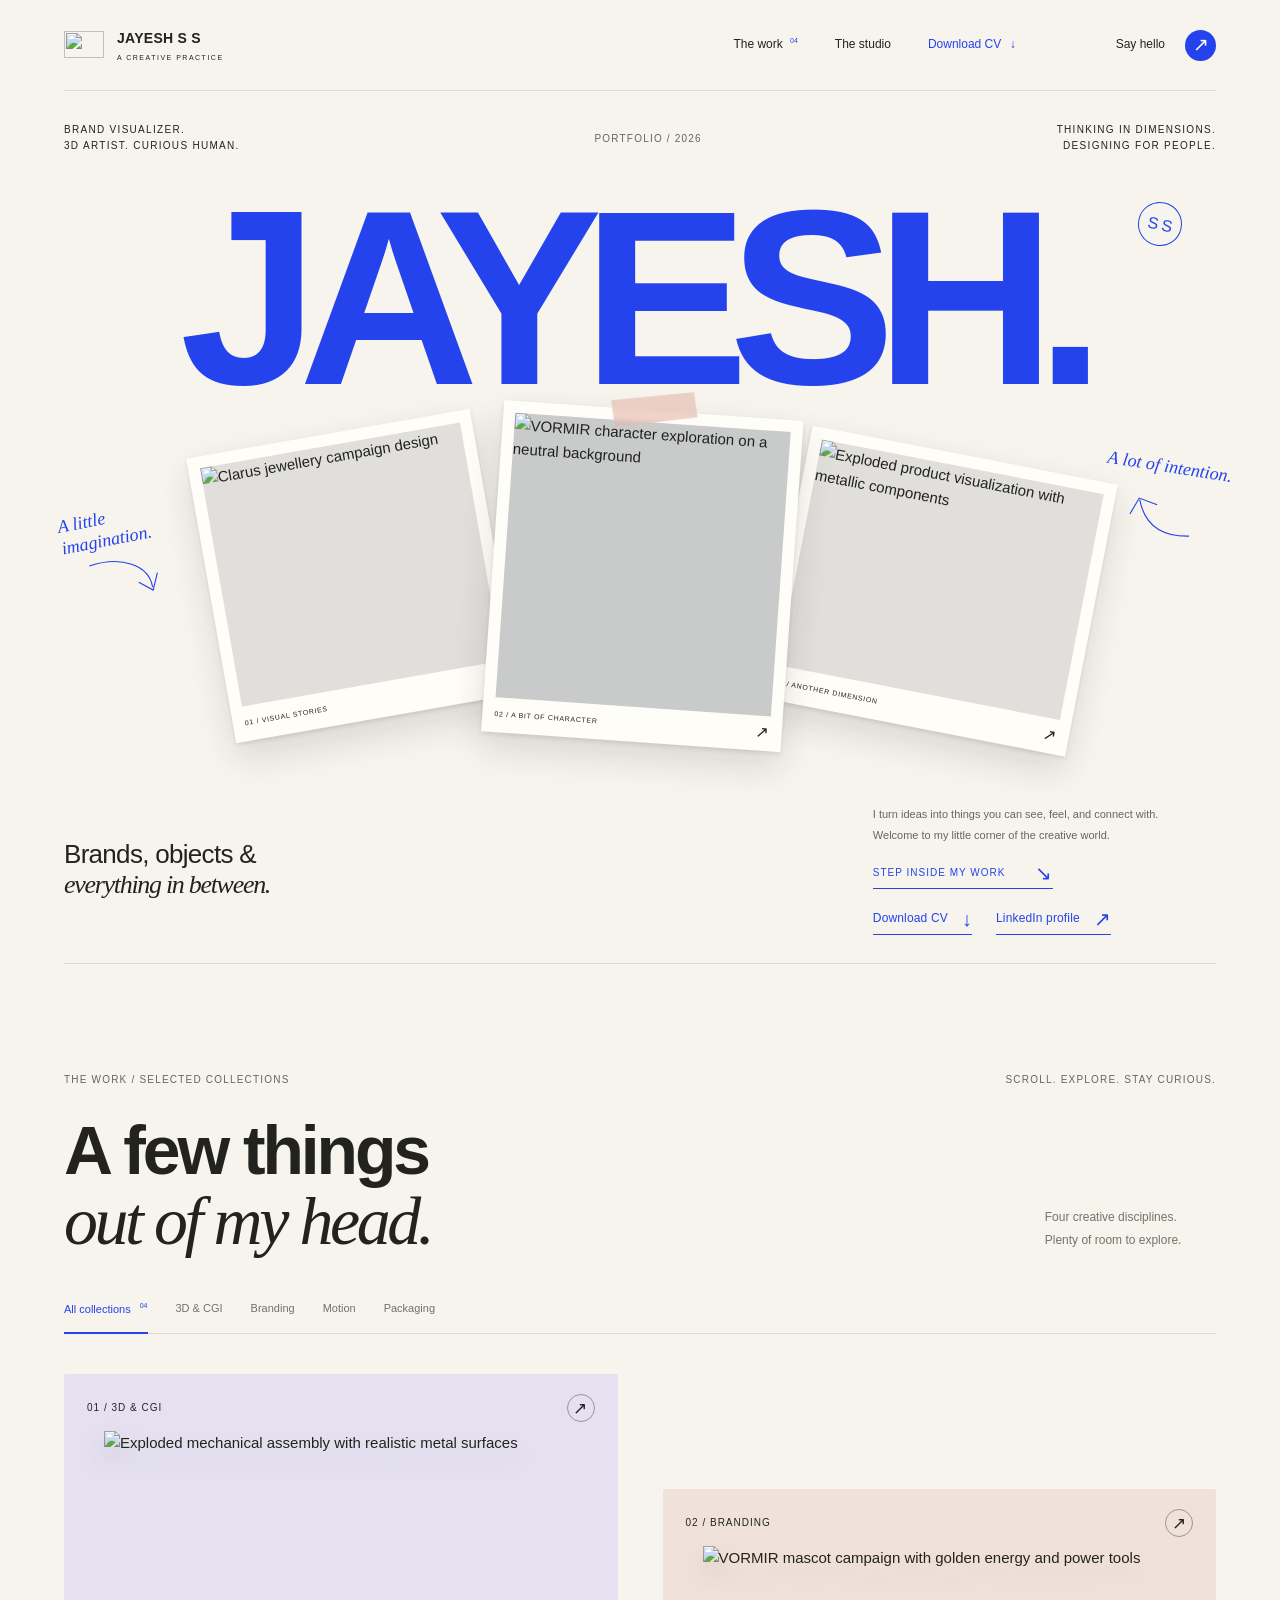
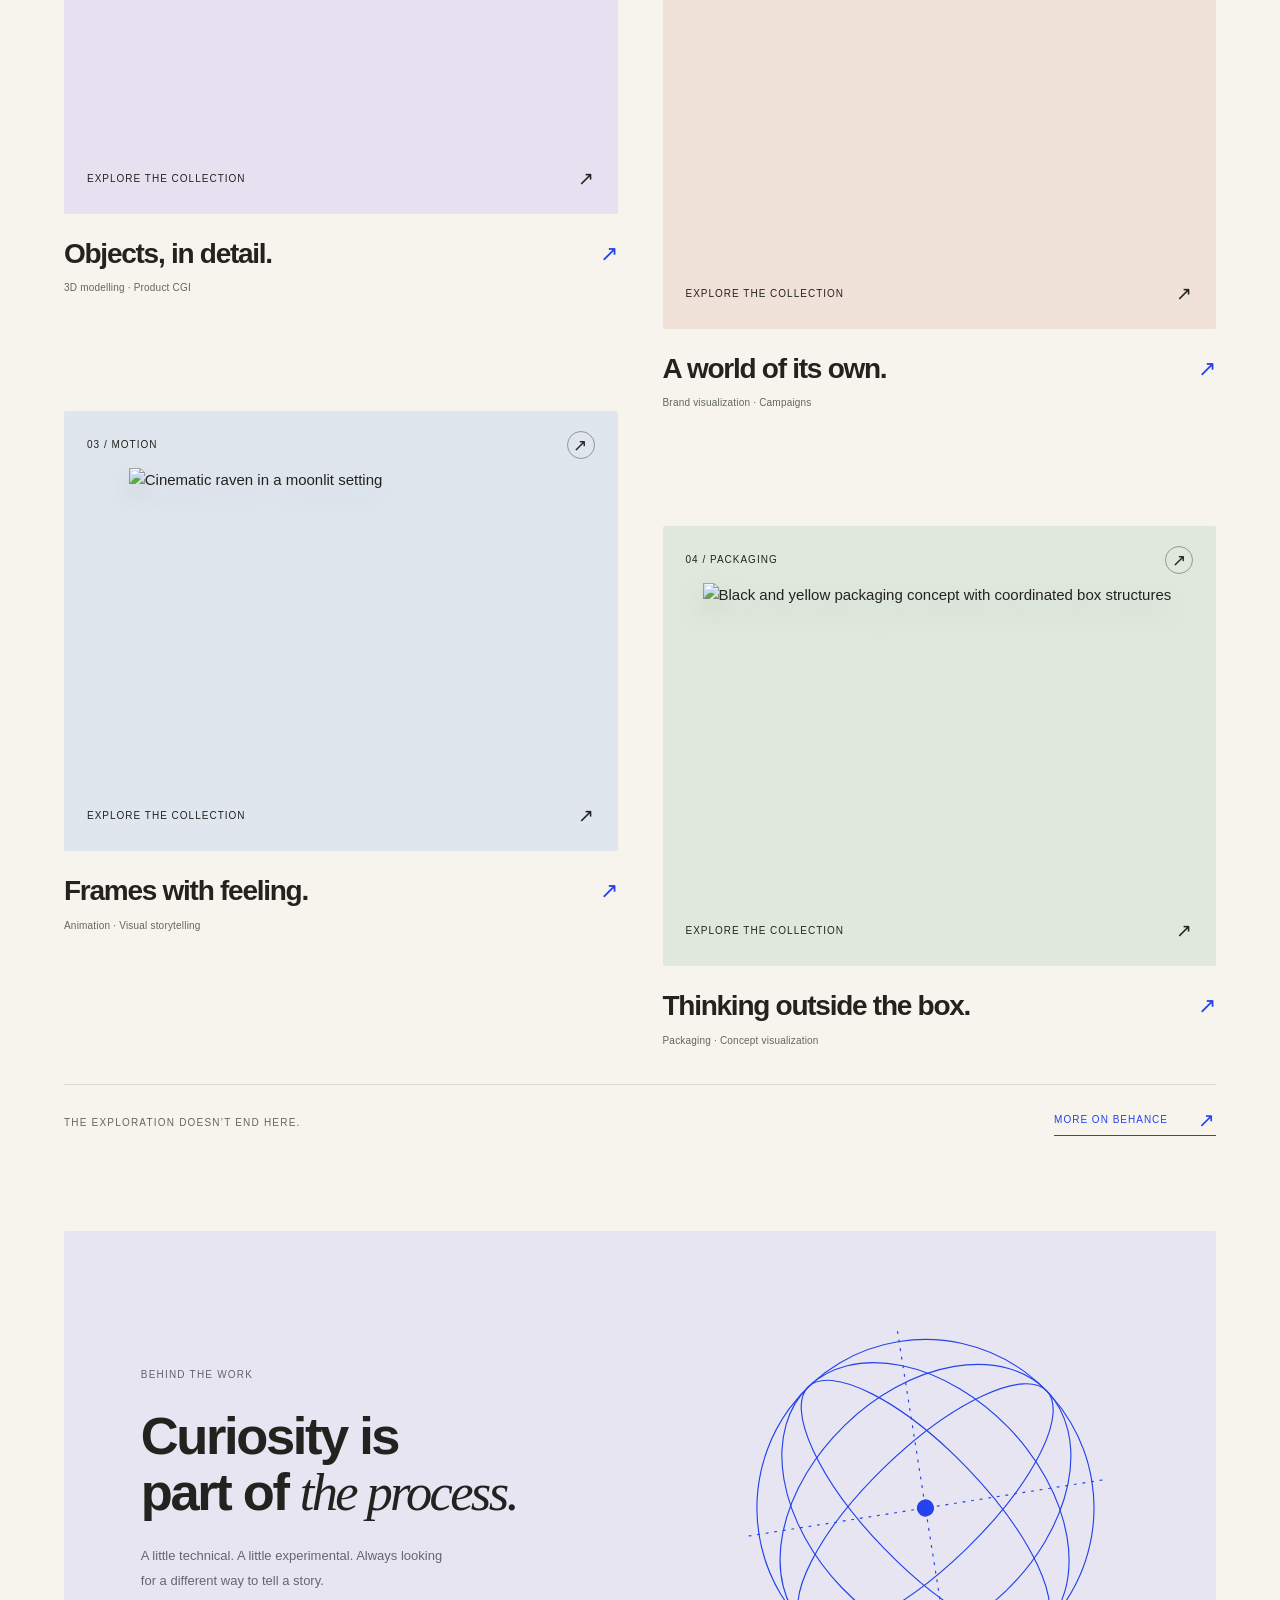
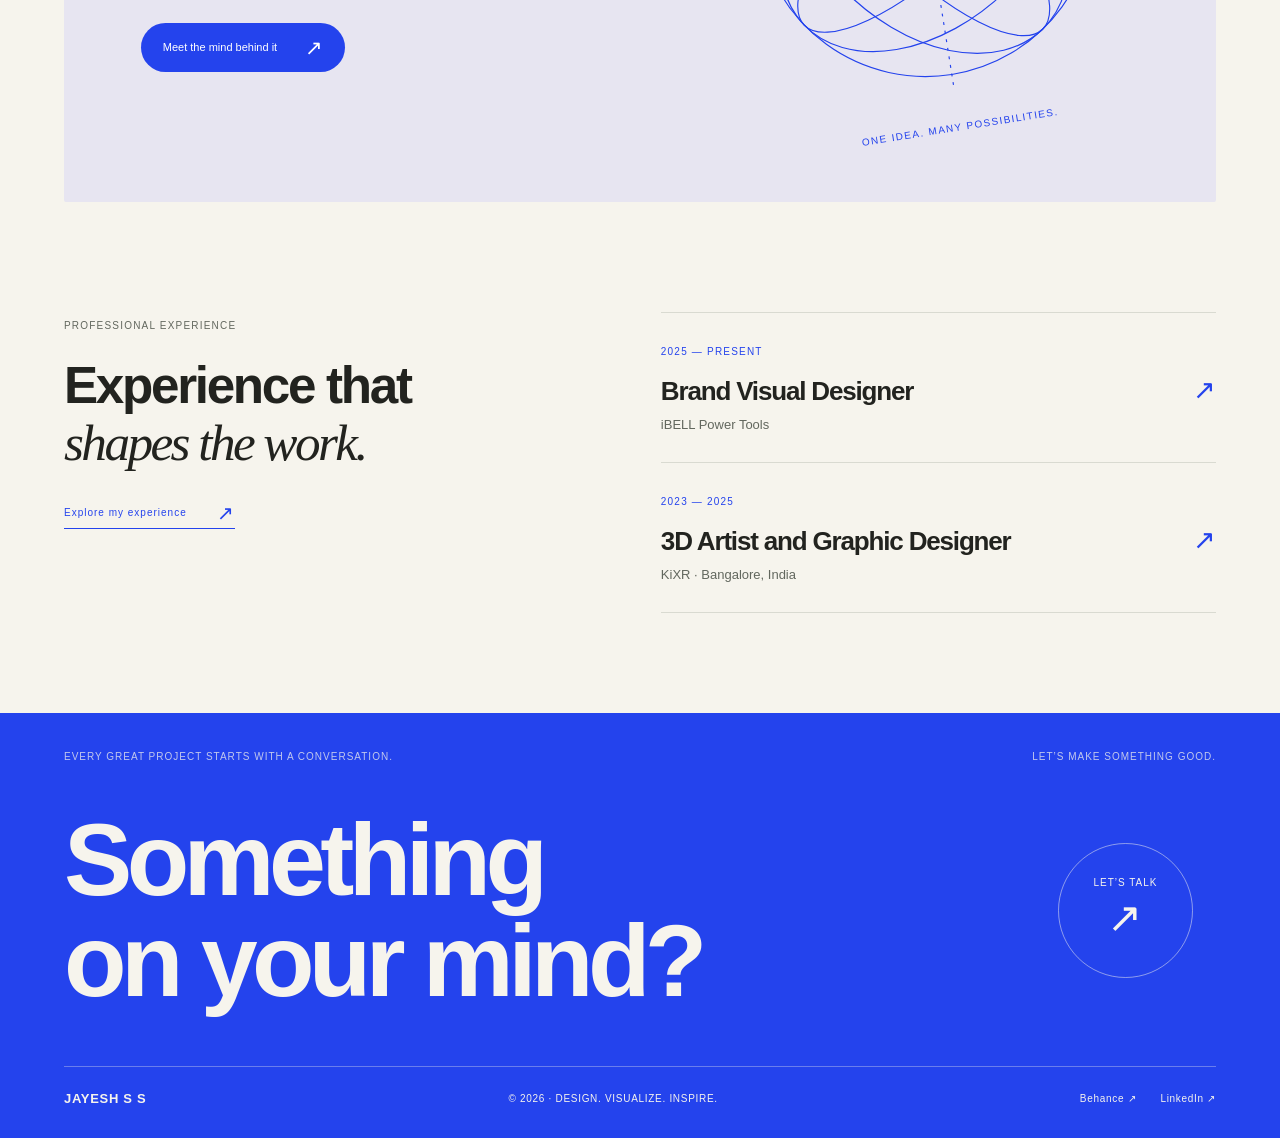
==== commit 57615f04: "Add files via upload" ====
--- a/index.html
+++ b/index.html
@@ -1,2011 +1 @@
-<!DOCTYPE html>
-<html lang="en">
-<head>
-<meta charset="UTF-8">
-<meta name="viewport" content="width=device-width, initial-scale=1.0">
-<meta name="description" content="Jayesh S S — 3D Artist, Brand Visualizer, CGI Designer & AI Content Creator. Crafting cinematic visual experiences.">
-<meta name="keywords" content="3D Artist, Brand Visualizer, CGI Designer, Motion Designer, AI Content Creator, Jayesh S S">
-<meta name="author" content="Jayesh S S">
-<meta property="og:title" content="Jayesh S S | Creative Visualizer & 3D Artist">
-<meta property="og:description" content="Crafting cinematic 3D visuals, premium brand experiences, and AI-powered creative solutions.">
-<meta property="og:type" content="website">
-<title>Jayesh S S | Creative Visualizer & 3D Artist</title>
-  <link
-  rel="icon"
-  type="image/png"
-  href="assets/images/favicon.png"
->
-
-<link
-  rel="apple-touch-icon"
-  href="assets/images/favicon.png"
->
-  <meta
-  name="description"
-  content="Portfolio of Jayesh S S, a Brand Visualizer and 3D Artist specializing in 3D product visualization, CGI, motion graphics, branding and packaging design."
->
-
-<meta name="author" content="Jayesh S S">
-<link rel="icon" type="image/png" href="https://z-cdn-media.chatglm.cn/files/ad13ac94-feef-42d2-921a-92df152fa562.png?auth_key=1884882509-4e4c133c4a6e4b51b6d09de6aa6ce88f-0-d4240f666aacc46669a408827c674234">
-
-<!-- Fonts -->
-<link rel="preconnect" href="https://fonts.googleapis.com">
-<link rel="preconnect" href="https://fonts.gstatic.com" crossorigin>
-<link href="https://fonts.googleapis.com/css2?family=Syne:wght@500;600;700;800&family=Space+Grotesk:wght@300;400;500;600&display=swap" rel="stylesheet">
-
-<!-- Libraries -->
-<script src="https://cdnjs.cloudflare.com/ajax/libs/gsap/3.12.5/gsap.min.js"></script>
-<script src="https://cdnjs.cloudflare.com/ajax/libs/gsap/3.12.5/ScrollTrigger.min.js"></script>
-<link rel="stylesheet" href="https://cdnjs.cloudflare.com/ajax/libs/font-awesome/6.5.1/css/all.min.css">
-
-<!-- Three.js via Importmap -->
-<script type="importmap">
-{
-  "imports": {
-    "three": "https://unpkg.com/three@0.160.0/build/three.module.js",
-    "three/addons/": "https://unpkg.com/three@0.160.0/examples/jsm/"
-  }
-}
-</script>
-
-<style>
-/* ===== DESIGN SYSTEM ===== */
-:root {
-  --bg: #080808;
-  --surface: #111111;
-  --text: #ffffff;
-  --text-secondary: #a0a0a0;
-  --accent: #FAB502;
-  --glass: rgba(255,255,255,0.03);
-  --glass-border: rgba(255,255,255,0.08);
-  --font-display: 'Syne', sans-serif;
-  --font-body: 'Space Grotesk', sans-serif;
-  --ease: cubic-bezier(0.16, 1, 0.3, 1);
-}
-
-*, *::before, *::after { margin: 0; padding: 0; box-sizing: border-box; }
-
-html { scroll-behavior: smooth; }
-
-body {
-  background: var(--bg);
-  color: var(--text);
-  font-family: var(--font-body);
-  font-weight: 300;
-  line-height: 1.6;
-  overflow-x: hidden;
-  cursor: url("assets/Mouse Pointer 2.png") 16 16, auto;
-  -webkit-font-smoothing: antialiased;
-}
-
-::selection { background: var(--accent); color: var(--bg); }
-::-webkit-scrollbar { width: 0px; } /* Hidden for premium feel, relying on scroll behavior */
-
-a { text-decoration: none; color: inherit; cursor: none; }
-button { border: none; background: none; font-family: inherit; cursor: none; color: inherit; }
-img, video { display: block; max-width: 100%; }
-
-/* Custom Cursor */
-.cursor-dot,
-.cursor-outline{
-    display: none !important;
-}
-  position: fixed;
-  top: 0; left: 0;
-  pointer-events: none;
-  z-index: 10000;
-  border-radius: 50%;
-  transform: translate(-50%, -50%);
-  transition: transform 0.15s ease-out, width 0.3s ease, height 0.3s ease, background 0.3s ease;
-  mix-blend-mode: difference;
-}
-.cursor-dot { width: 6px; height: 6px; background: var(--accent); }
-.cursor-outline { width: 32px; height: 32px; border: 1px solid rgba(255,255,255,0.5); transition-duration: 0.4s; }
-.cursor-outline.hover { width: 60px; height: 60px; background: rgba(250, 181, 2, 0.1); border-color: var(--accent); }
-
-@media (max-width: 900px) {
-  body { cursor: auto; }
-  a, button { cursor: pointer; }
-  .cursor-dot, .cursor-outline { display: none; }
-}
-
-/* Background Elements */
-#bg-canvas {
-  position: fixed;
-  top: 0; left: 0;
-  width: 100%; height: 100%;
-  z-index: -2;
-}
-.bg-gradient {
-  position: fixed;
-  inset: 0;
-  z-index: -1;
-  background:
-    radial-gradient(circle at 15% 15%, rgba(250, 181, 2, 0.04) 0%, transparent 40%),
-    radial-gradient(circle at 85% 85%, rgba(250, 181, 2, 0.03) 0%, transparent 40%),
-    var(--bg);
-  pointer-events: none;
-}
-.bg-noise {
-  position: fixed;
-  inset: 0;
-  z-index: 999;
-  pointer-events: none;
-  opacity: 0.04;
-  mix-blend-mode: overlay;
-  background-image: url("data:image/svg+xml,%3Csvg viewBox='0 0 256 256' xmlns='http://www.w3.org/2000/svg'%3E%3Cfilter id='n'%3E%3CfeTurbulence type='fractalNoise' baseFrequency='0.85' numOctaves='3' stitchTiles='stitch'/%3E%3C/filter%3E%3Crect width='100%25' height='100%25' filter='url(%23n)'/%3E%3C/svg%3E");
-}
-
-/* Preloader */
-.preloader {
-  position: fixed;
-  inset: 0;
-  background: var(--bg);
-  z-index: 9999;
-  display: flex;
-  align-items: center;
-  justify-content: center;
-  flex-direction: column;
-  gap: 24px;
-}
-.preloader-text {
-  font-family: var(--font-display);
-  font-size: 14px;
-  letter-spacing: 4px;
-  text-transform: uppercase;
-  color: var(--text-secondary);
-}
-.preloader-bar {
-  width: 180px;
-  height: 1px;
-  background: rgba(255,255,255,0.1);
-  overflow: hidden;
-}
-.preloader-fill {
-  width: 0%;
-  height: 100%;
-  background: var(--accent);
-}
-
-/* Navigation */
-.nav {
-  position: relative;
-  top: 0; left: 0;
-  width: 100%;
-  z-index: 1000;
-  padding: 24px 48px;
-  display: flex;
-  justify-content: space-between;
-  align-items: center;
-  transition: all 0.4s var(--ease);
-  mix-blend-mode: difference;
-}
-.nav.scrolled {
-  padding: 16px 48px;
-}
-.nav-logo {
-    display: flex;
-    align-items: center;
-    justify-content: center;
-    text-decoration: none;
-}
-
-.logo-img {
-    width: 80px;
-    height: auto;
-    display: block;
-}
-.nav-logo span { color: var(--accent); }
-.nav-links {
-  display: flex;
-  gap: 36px;
-  align-items: center;
-}
-.nav-links a {
-  font-size: 13px;
-  font-weight: 500;
-  text-transform: uppercase;
-  letter-spacing: 1.5px;
-  position: relative;
-  color: #fff;
-}
-.nav-links a:not(.nav-cta)::after {
-  content: '';
-  position: absolute;
-  bottom: -4px; left: 0;
-  width: 0; height: 1px;
-  background: #fff;
-  transition: width 0.4s var(--ease);
-}
-.nav-links a:not(.nav-cta):hover::after { width: 100%; }
-.nav-cta {
-  border: 1px solid #fff;
-  padding: 10px 24px;
-  transition: all 0.3s var(--ease);
-}
-.nav-cta:hover { background: #fff; color: #000; }
-
-@media (max-width: 768px) {
-  .nav { padding: 16px 24px; }
-  .nav-links { display: none; } /* Simplified for mobile, hidden nav links */
-}
-
-/* Hero Section */
-.hero {
-  height: 100vh;
-  display: grid;
-  grid-template-columns: 1fr 1fr;
-  align-items: center;
-  padding: 0 48px;
-  position: relative;
-}
-.hero-content {
-  max-width: 600px;
-}
-.hero-tagline {
-  font-size: 14px;
-  text-transform: uppercase;
-  letter-spacing: 3px;
-  color: var(--accent);
-  margin-bottom: 24px;
-  display: flex;
-  align-items: center;
-  gap: 12px;
-}
-.hero-tagline::before {
-  content: '';
-  width: 40px;
-  height: 1px;
-  background: var(--accent);
-}
-.hero-title {
-  font-family: var(--font-display);
-  font-size: clamp(64px, 10vw, 140px);
-  line-height: 0.85;
-  font-weight: 700;
-  letter-spacing: -4px;
-  margin-bottom: 32px;
-}
-.hero-title span { color: var(--accent); }
-.hero-desc {
-  font-size: 18px;
-  color: var(--text-secondary);
-  max-width: 480px;
-  margin-bottom: 40px;
-  font-weight: 300;
-}
-.hero-roles {
-  display: flex;
-  align-items: center;
-  gap: 16px;
-  font-size: 12px;
-  text-transform: uppercase;
-  letter-spacing: 2px;
-  color: var(--text);
-  margin-bottom: 48px;
-}
-.hero-roles i { color: var(--accent); font-size: 6px; }
-
-.hero-btns {
-  display: flex;
-  gap: 16px;
-  flex-wrap: wrap;
-}
-
-.btn {
-  display: inline-flex;
-  align-items: center;
-  gap: 10px;
-  font-family: var(--font-body);
-  font-size: 13px;
-  font-weight: 500;
-  text-transform: uppercase;
-  letter-spacing: 1.5px;
-  padding: 18px 32px;
-  position: relative;
-  overflow: hidden;
-  transition: all 0.4s var(--ease);
-}
-.btn-primary { background: var(--accent); color: var(--bg); }
-.btn-primary:hover { background: #fff; transform: translateY(-2px); box-shadow: 0 10px 30px rgba(250, 181, 2, 0.2); }
-.btn-outline { border: 1px solid rgba(255,255,255,0.2); color: #fff; }
-.btn-outline:hover { border-color: #fff; transform: translateY(-2px); }
-.btn-ghost { color: var(--text-secondary); padding: 18px 0; }
-.btn-ghost:hover { color: var(--accent); }
-.btn i { transition: transform 0.3s var(--ease); }
-.btn:hover i { transform: translateX(4px); }
-
-#hero-3d {
-  width: 100%;
-  height: 100%;
-  position: relative;
-}
-#hero-3d canvas {
-  display: block;
-}
-
-@media (max-width: 900px) {
-  .hero {
-    grid-template-columns: 1fr;
-    padding-top: 120px;
-    height: auto;
-    min-height: 100vh;
-  }
-  #hero-3d {
-    position: absolute;
-    top: 0; left: 0;
-    width: 100%; height: 100%;
-    opacity: 0.4;
-    z-index: -1;
-  }
-  .hero-content {
-    position: relative;
-    z-index: 1;
-  }
-}
-
-/* Section Common */
-section {
-  padding: 120px 48px;
-  position: relative;
-}
-.section-tag {
-  display: inline-flex;
-  align-items: center;
-  gap: 12px;
-  font-size: 12px;
-  text-transform: uppercase;
-  letter-spacing: 3px;
-  color: var(--accent);
-  margin-bottom: 24px;
-}
-.section-tag::before {
-  content: '';
-  width: 30px;
-  height: 1px;
-  background: var(--accent);
-}
-.section-title {
-  font-family: var(--font-display);
-  font-size: clamp(36px, 5vw, 64px);
-  font-weight: 600;
-  line-height: 1.1;
-  letter-spacing: -2px;
-  margin-bottom: 48px;
-  max-width: 800px;
-}
-.section-title span { color: var(--accent); }
-
-/* About */
-#about .about-content {
-  max-width: 800px;
-  margin-left: auto;
-}
-#about p {
-  font-size: 20px;
-  color: var(--text-secondary);
-  line-height: 1.7;
-  font-weight: 300;
-}
-
-/* Expertise */
-.expertise-grid {
-  display: grid;
-  grid-template-columns: repeat(auto-fit, minmax(280px, 1fr));
-  gap: 24px;
-}
-.exp-card {
-  background: var(--surface);
-  padding: 40px;
-  border: 1px solid transparent;
-  transition: all 0.4s var(--ease);
-  position: relative;
-  overflow: hidden;
-}
-.exp-card::before {
-  content: '';
-  position: absolute;
-  top: 0; left: 0;
-  width: 4px; height: 0;
-  background: var(--accent);
-  transition: height 0.5s var(--ease);
-}
-.exp-card:hover::before { height: 100%; }
-.exp-card:hover { border-color: rgba(255,255,255,0.1); transform: translateY(-4px); }
-.exp-icon {
-  font-size: 32px;
-  color: var(--accent);
-  margin-bottom: 24px;
-}
-.exp-name {
-  font-family: var(--font-display);
-  font-size: 22px;
-  font-weight: 600;
-  margin-bottom: 12px;
-}
-
-/* Experience & Education Timeline */
-.timeline {
-  position: relative;
-  max-width: 800px;
-  margin: 0 auto;
-  padding-left: 40px;
-}
-.timeline::before {
-  content: '';
-  position: absolute;
-  left: 0; top: 0;
-  width: 1px; height: 100%;
-  background: var(--glass-border);
-}
-.timeline-item {
-  position: relative;
-  padding-bottom: 60px;
-}
-.timeline-item:last-child { padding-bottom: 0; }
-.timeline-dot {
-  position: absolute;
-  left: -44px; top: 4px;
-  width: 9px; height: 9px;
-  border-radius: 50%;
-  background: var(--bg);
-  border: 2px solid var(--text-secondary);
-  z-index: 1;
-}
-.timeline-item:first-child .timeline-dot {
-  background: var(--accent);
-  border-color: var(--accent);
-  box-shadow: 0 0 15px rgba(250, 181, 2, 0.4);
-}
-.timeline-year { font-size: 13px; color: var(--accent); font-weight: 500; letter-spacing: 1px; margin-bottom: 8px; }
-.timeline-role { font-family: var(--font-display); font-size: 26px; font-weight: 600; margin-bottom: 4px; }
-.timeline-company { font-size: 15px; color: #fff; margin-bottom: 16px; font-weight: 500; }
-.timeline-list {
-  list-style: none;
-  display: grid;
-  grid-template-columns: 1fr 1fr;
-  gap: 8px 24px;
-}
-.timeline-list li {
-  font-size: 14px;
-  color: var(--text-secondary);
-  display: flex;
-  align-items: center;
-  gap: 8px;
-}
-.timeline-list li::before {
-  content: '—';
-  color: var(--accent);
-}
-
-/* Projects */
-.projects-grid {
-  display: flex;
-  flex-direction: column;
-  gap: 80px;
-}
-.project-card {
-  display: grid;
-  grid-template-columns: 1.2fr 1fr;
-  gap: 60px;
-  align-items: center;
-}
-.project-card:nth-child(even) { direction: rtl; }
-.project-card:nth-child(even) .project-info { direction: ltr; }
-
-.project-preview {
-  aspect-ratio: 4/3;
-  overflow: hidden;
-  position: relative;
-  background: var(--surface);
-}
-.project-preview img {
-  width: 100%; height: 100%;
-  object-fit: cover;
-  transition: transform 1.2s var(--ease);
-  filter: grayscale(20%) contrast(110%);
-}
-.project-card:hover .project-preview img { transform: scale(1.05); filter: grayscale(0%) contrast(100%); }
-
-.project-info { display: flex; flex-direction: column; gap: 16px; }
-.project-category { font-size: 12px; text-transform: uppercase; letter-spacing: 2px; color: var(--accent); }
-.project-title { font-family: var(--font-display); font-size: clamp(32px, 4vw, 48px); font-weight: 700; line-height: 1; }
-.project-desc { font-size: 16px; color: var(--text-secondary); line-height: 1.7; }
-.project-tools { display: flex; flex-wrap: wrap; gap: 8px; margin-top: 8px; }
-.project-tool { font-size: 11px; padding: 6px 12px; border: 1px solid var(--glass-border); color: #fff; text-transform: uppercase; }
-.project-link { margin-top: 16px; }
-
-@media (max-width: 768px) {
-  .project-card, .project-card:nth-child(even) { grid-template-columns: 1fr; direction: ltr; gap: 32px; }
-  .timeline-list { grid-template-columns: 1fr; }
-}
-
-/* Software & Socials Grid */
-.tools-grid {
-  display: grid;
-  grid-template-columns: repeat(auto-fit, minmax(150px, 1fr));
-  gap: 16px;
-}
-.tool-card {
-  background: var(--surface);
-  padding: 32px 20px;
-  text-align: center;
-  transition: all 0.4s var(--ease);
-  border: 1px solid transparent;
-  display: flex;
-  flex-direction: column;
-  align-items: center;
-  gap: 12px;
-}
-.tool-card:hover { border-color: var(--accent); transform: translateY(-4px); background: rgba(250, 181, 2, 0.03); }
-.tool-card i { font-size: 32px; color: #fff; transition: color 0.3s; }
-.tool-card:hover i { color: var(--accent); }
-.tool-card span { font-size: 13px; font-weight: 500; letter-spacing: 0.5px; }
-
-.socials-grid {
-  display: grid;
-  grid-template-columns: repeat(auto-fit, minmax(240px, 1fr));
-  gap: 24px;
-}
-.social-card {
-  background: var(--surface);
-  padding: 40px;
-  display: flex;
-  justify-content: space-between;
-  align-items: center;
-  transition: all 0.4s var(--ease);
-  border: 1px solid transparent;
-}
-.social-card:hover { border-color: var(--accent); transform: translateY(-4px); }
-.social-name { font-family: var(--font-display); font-size: 22px; font-weight: 600; }
-.social-card i { font-size: 20px; transition: transform 0.3s; color: var(--text-secondary); }
-.social-card:hover i { transform: translateX(8px); color: var(--accent); }
-
-/* Contact */
-.contact-grid {
-  display: grid;
-  grid-template-columns: 1fr 1.2fr;
-  gap: 80px;
-  margin-top: 48px;
-}
-.contact-info {
-  display: flex;
-  flex-direction: column;
-  gap: 32px;
-}
-.contact-item {
-  display: flex;
-  flex-direction: column;
-  gap: 8px;
-}
-.contact-label { font-size: 11px; text-transform: uppercase; letter-spacing: 2px; color: var(--text-secondary); }
-.contact-value { font-size: 18px; font-weight: 500; }
-.contact-form {
-  display: flex;
-  flex-direction: column;
-  gap: 24px;
-}
-.form-row { display: grid; grid-template-columns: 1fr 1fr; gap: 24px; }
-.form-group { display: flex; flex-direction: column; gap: 8px; }
-.form-group label { font-size: 11px; text-transform: uppercase; letter-spacing: 2px; color: var(--text-secondary); }
-.form-group input, .form-group textarea {
-  background: transparent;
-  border: none;
-  border-bottom: 1px solid var(--glass-border);
-  padding: 12px 0;
-  color: #fff;
-  font-family: var(--font-body);
-  font-size: 16px;
-  outline: none;
-  transition: border-color 0.3s;
-  resize: vertical;
-}
-.form-group input:focus, .form-group textarea:focus { border-color: var(--accent); }
-
-@media (max-width: 768px) {
-  .contact-grid { grid-template-columns: 1fr; }
-  .form-row { grid-template-columns: 1fr; }
-  section { padding: 80px 24px; }
-  .hero { padding: 120px 24px 40px; }
-}
-
-/* Footer */
-.footer {
-  padding: 48px;
-  border-top: 1px solid var(--glass-border);
-  display: flex;
-  justify-content: space-between;
-  align-items: center;
-  flex-wrap: wrap;
-  gap: 24px;
-}
-.footer-info p { font-size: 13px; color: var(--text-secondary); margin-bottom: 8px; }
-.footer-info p span { color: var(--accent); }
-.footer-socials {
-  display: flex;
-  gap: 16px;
-}
-.footer-social {
-  width: 44px;
-  height: 44px;
-  border: 1px solid var(--glass-border);
-  border-radius: 50%;
-  display: flex;
-  align-items: center;
-  justify-content: center;
-  color: var(--text-secondary);
-  font-size: 16px;
-  transition: all 0.4s var(--ease);
-}
-.footer-social:hover {
-  border-color: var(--accent);
-  color: var(--accent);
-  transform: translateY(-3px);
-  box-shadow: 0 5px 15px rgba(250, 181, 2, 0.1);
-}
-@media (max-width: 600px) {
-  .footer {
-    flex-direction: column;
-    text-align: center;
-    padding: 40px 24px;
-  }
-}
-
-/* GSAP Reveal Defaults */
-.reveal { opacity: 0; transform: translateY(40px); filter: blur(8px); }
-  /* 3D PRODUCT GALLERY */
-.clickable-card {
-  cursor: pointer;
-}
-
-.clickable-card .project-preview img {
-  transition: transform 0.5s ease;
-}
-
-.clickable-card:hover .project-preview img {
-  transform: scale(1.04);
-}
-
-.portfolio-modal {
-  position: fixed;
-  inset: 0;
-  z-index: 99999;
-  display: flex;
-  align-items: center;
-  justify-content: center;
-  padding: 30px;
-  background: rgba(0, 0, 0, 0.88);
-  backdrop-filter: blur(14px);
-  opacity: 0;
-  visibility: hidden;
-  pointer-events: none;
-  transition: opacity 0.3s ease, visibility 0.3s ease;
-}
-
-.portfolio-modal.is-open {
-  opacity: 1;
-  visibility: visible;
-  pointer-events: auto;
-}
-
-.portfolio-modal-dialog {
-  width: min(1200px, 100%);
-  max-height: 90vh;
-  overflow-y: auto;
-  padding: 35px;
-  background: #101010;
-  border: 1px solid rgba(255, 255, 255, 0.12);
-  transform: translateY(30px);
-  transition: transform 0.35s ease;
-}
-
-.portfolio-modal.is-open .portfolio-modal-dialog {
-  transform: translateY(0);
-}
-
-.portfolio-modal-header {
-  display: flex;
-  align-items: flex-start;
-  justify-content: space-between;
-  gap: 30px;
-  margin-bottom: 30px;
-}
-
-.portfolio-modal-label {
-  display: block;
-  margin-bottom: 8px;
-  color: #FAB502;
-  font-size: 13px;
-  letter-spacing: 2px;
-  text-transform: uppercase;
-}
-
-.portfolio-modal-title {
-  margin: 0;
-  color: #ffffff;
-  font-family: "Syne", sans-serif;
-  font-size: clamp(28px, 4vw, 52px);
-}
-
-.portfolio-modal-close {
-  width: 46px;
-  height: 46px;
-  flex-shrink: 0;
-  border: 1px solid rgba(255, 255, 255, 0.2);
-  background: transparent;
-  color: #ffffff;
-  font-size: 28px;
-  cursor: pointer;
-  transition: 0.3s ease;
-}
-
-.portfolio-modal-close:hover {
-  border-color: #FAB502;
-  background: #FAB502;
-  color: #080808;
-  transform: rotate(90deg);
-}
-
-.portfolio-gallery {
-  display: grid;
-  grid-template-columns: repeat(2, 1fr);
-  gap: 18px;
-}
-
-.portfolio-gallery img {
-  display: block;
-  width: 100%;
-  height: auto;
-  min-height: 280px;
-  object-fit: cover;
-  background: #181818;
-}
-
-body.gallery-open {
-  overflow: hidden;
-}
-
-@media (max-width: 700px) {
-  .portfolio-modal {
-    padding: 12px;
-  }
-
-  .portfolio-modal-dialog {
-    padding: 20px;
-  }
-
-  .portfolio-gallery {
-    grid-template-columns: 1fr;
-  }
-
-  .portfolio-gallery img {
-    min-height: 200px;
-  }
-}
-  .portfolio-gallery video {
-  display: block;
-  width: 100%;
-  aspect-ratio: 16 / 9;
-  object-fit: cover;
-  background: #000000;
-}
-  .form-status {
-  min-height: 24px;
-  margin-top: 14px;
-  color: rgba(255, 255, 255, 0.7);
-  font-size: 14px;
-}
-
-.form-status.success {
-  color: #FAB502;
-}
-
-.form-status.error {
-  color: #ff6b6b;
-}
-
-#submitButton:disabled {
-  cursor: not-allowed;
-  opacity: 0.65;
-}
-  .contact-email {
-  color: inherit;
-  text-decoration: none;
-  transition: color 0.3s ease;
-}
-
-.contact-email:hover {
-  color: #FAB502;
-}
-  .portfolio-gallery img {
-  cursor: zoom-in;
-}
-
-.image-lightbox {
-  position: fixed;
-  inset: 0;
-  z-index: 100000;
-  display: flex;
-  align-items: center;
-  justify-content: center;
-  padding: 30px;
-  background: rgba(0, 0, 0, 0.96);
-  opacity: 0;
-  visibility: hidden;
-  pointer-events: none;
-  cursor: zoom-out;
-  transition: 0.3s ease;
-}
-
-.image-lightbox.is-open {
-  opacity: 1;
-  visibility: visible;
-  pointer-events: auto;
-}
-
-.image-lightbox img {
-  display: block;
-  max-width: 94vw;
-  max-height: 88vh;
-  object-fit: contain;
-  cursor: default;
-  transform: scale(0.94);
-  transition: transform 0.3s ease;
-}
-
-.image-lightbox.is-open img {
-  transform: scale(1);
-}
-
-.image-lightbox-close {
-  position: absolute;
-  top: 20px;
-  right: 25px;
-  width: 48px;
-  height: 48px;
-  border: 1px solid rgba(255, 255, 255, 0.3);
-  background: #101010;
-  color: #ffffff;
-  font-size: 30px;
-  cursor: pointer;
-  transition: 0.3s ease;
-}
-
-.image-lightbox-close:hover {
-  border-color: #FAB502;
-  background: #FAB502;
-  color: #080808;
-}
-  .product-3d-viewer {
-  grid-column: 1 / -1;
-  width: 100%;
-  height: 520px;
-  background: radial-gradient(circle, #292929 0%, #101010 70%);
-  border: 1px solid rgba(250, 181, 2, 0.3);
-  border-radius: 16px;
-  overflow: hidden;
-}
-
-@media (max-width: 700px) {
-  .product-3d-viewer {
-    height: 360px;
-  }
-}
-</style>
-  <script
-  type="module"
-  src="https://ajax.googleapis.com/ajax/libs/model-viewer/4.3.1/model-viewer.min.js">
-</script>
-</head>
-<body>
-
-<!-- Custom Cursor -->
-<div class="cursor-dot" id="cursorDot"></div>
-<div class="cursor-outline" id="cursorOutline"></div>
-
-<!-- Background -->
-<canvas id="bg-canvas"></canvas>
-<div class="bg-gradient"></div>
-<div class="bg-noise"></div>
-
-<!-- Preloader -->
-<div class="preloader" id="preloader">
-  <div class="preloader-text">Loading Experience</div>
-  <div class="preloader-bar"><div class="preloader-fill" id="preloaderFill"></div></div>
-</div>
-
-<!-- Navigation -->
-<nav class="nav" id="nav">
-  <a href="#hero" class="nav-logo">
-   <img src="assets/JD.svg" alt="Jayesh SS Logo" class="logo-img">
-</a>
-  <div class="nav-links">
-    <a href="#about">About</a>
-    <a href="#expertise">Expertise</a>
-    <a href="#experience">Journey</a>
-    <a href="#projects">Work</a>
-    <a href="#contact" class="nav-cta">Let's Talk</a>
-  </div>
-</nav>
-
-<!-- Hero Section -->
-<section class="hero" id="hero">
-  <div class="hero-content">
-    <div class="hero-tagline reveal-hero">Creative Portfolio 2026</div>
-    <h1 class="hero-title reveal-hero">JAYESH<br><span>SS</span></h1>
-    <p class="hero-desc reveal-hero">Crafting Visual Experiences That Inspire.<br>I create cinematic 3D visuals, premium brand experiences, and AI-powered creative solutions that transform ideas into unforgettable visual stories.</p>
-    <div class="hero-roles reveal-hero">
-      3D Designer <i class="fa-solid fa-circle"></i> Brand Visualizer <i class="fa-solid fa-circle"></i> CGI Artist <i class="fa-solid fa-circle"></i> AI Content Creator
-    </div>
-    <div class="hero-btns reveal-hero">
-      <a href="#projects" class="btn btn-primary">View Portfolio <i class="fa-solid fa-arrow-right"></i></a>
- <a href="assets/Jayesh-SS-Resume.pdf.pdf"
-   download="Jayesh-SS-Resume.pdf"
-   class="btn btn-outline"
-   id="resumeBtn">
-  Download Resume <i class="fa-solid fa-download"></i>
-</a>
-      <a href="#contact" class="btn btn-ghost">Let's Create <i class="fa-solid fa-arrow-up-right"></i></a>
-    </div>
-  </div>
-  <div id="hero-3d"></div>
-</section>
-
-<!-- About Section -->
-<section id="about">
-  <div class="section-tag reveal">About</div>
-  <h2 class="section-title reveal">Creating Experiences<br><span>Beyond Pixels</span></h2>
-  <div class="about-content reveal">
-    <p>I'm Jayesh S S, a Brand Visualizer and 3D Artist passionate about transforming ideas into visually compelling experiences. My work combines 3D design, CGI, branding, motion, and AI-powered creativity to create visuals that are both functional and memorable.</p>
-  </div>
-</section>
-
-<!-- Expertise Section -->
-<section id="expertise">
-  <div class="section-tag reveal">Capabilities</div>
-  <h2 class="section-title reveal">Creative <span>Expertise</span></h2>
-  <div class="expertise-grid">
-    <div class="exp-card reveal">
-      <div class="exp-icon"><i class="fa-solid fa-cube"></i></div>
-      <div class="exp-name">3D Modeling</div>
-      <p>Precision geometry and high-fidelity models for products, environments, and abstract forms.</p>
-    </div>
-    <div class="exp-card reveal">
-      <div class="exp-icon"><i class="fa-solid fa-box-archive"></i></div>
-      <div class="exp-name">Product Visualization</div>
-      <p>Photorealistic renders and studio lighting setups that elevate product perception.</p>
-    </div>
-    <div class="exp-card reveal">
-      <div class="exp-icon"><i class="fa-solid fa-fingerprint"></i></div>
-      <div class="exp-name">Brand Visualization</div>
-      <p>Translating brand identities into cohesive visual languages and 3D assets.</p>
-    </div>
-    <div class="exp-card reveal">
-      <div class="exp-icon"><i class="fa-solid fa-camera-retro"></i></div>
-      <div class="exp-name">CGI Rendering</div>
-      <p>Cinematic imagery crafted with advanced materials, lighting, and ray-tracing techniques.</p>
-    </div>
-    <div class="exp-card reveal">
-      <div class="exp-icon"><i class="fa-solid fa-film"></i></div>
-      <div class="exp-name">Motion Graphics</div>
-      <p>Dynamic animations and visual effects that bring static designs to life.</p>
-    </div>
-    <div class="exp-card reveal">
-      <div class="exp-icon"><i class="fa-solid fa-brain"></i></div>
-      <div class="exp-name">AI Content Creation</div>
-      <p>Leveraging artificial intelligence to push creative boundaries and scale production.</p>
-    </div>
-    <div class="exp-card reveal">
-      <div class="exp-icon"><i class="fa-solid fa-compass-drafting"></i></div>
-      <div class="exp-name">Creative Direction</div>
-      <p>Guiding projects from concept to execution with a meticulous eye for detail.</p>
-    </div>
-  </div>
-</section>
-
-<!-- Experience & Education Section -->
-<section id="experience">
-  <div class="section-tag reveal">Journey</div>
-  <h2 class="section-title reveal">Experience & <span>Education</span></h2>
-  
-  <div class="timeline">
-    <div class="timeline-item reveal">
-      <div class="timeline-dot"></div>
-      <div class="timeline-year">2025 — PRESENT</div>
-      <div class="timeline-role">Brand Visualizer</div>
-      <div class="timeline-company">Teyea India Pvt. Ltd. (iBELL Power Tools) — Aluva, Kochi</div>
-      <ul class="timeline-list">
-        <li>Brand Identity</li>
-        <li>Product Visualization</li>
-        <li>Amazon A+ Content</li>
-        <li>CGI Rendering</li>
-        <li>Motion Graphics</li>
-        <li>AI Content Creation</li>
-        <li>Campaign Design</li>
-      </ul>
-    </div>
-
-    <div class="timeline-item reveal">
-      <div class="timeline-dot"></div>
-      <div class="timeline-year">SEPTEMBER 2023 — JANUARY 2025</div>
-      <div class="timeline-role">3D Artist</div>
-      <div class="timeline-company">Kiksar Technologies — Whitefield, Bengaluru</div>
-      <ul class="timeline-list">
-        <li>3D Modeling</li>
-        <li>Rendering</li>
-        <li>Animation</li>
-        <li>Product Visualization</li>
-        <li>Texturing</li>
-        <li>Lighting</li>
-      </ul>
-    </div>
-
-    <div class="timeline-item reveal">
-      <div class="timeline-dot"></div>
-      <div class="timeline-year">2021 — 2023</div>
-      <div class="timeline-role">Higher Diploma in 3D Modelling & Animation</div>
-      <div class="timeline-company">NSDC</div>
-      <p style="margin-top: 12px; color: var(--text-secondary); font-size: 14px;">Comprehensive program focusing on advanced 3D pipelines, animation principles, and digital design.</p>
-    </div>
-  </div>
-</section>
-
-<!-- Projects Section -->
-<section id="projects">
-  <div class="section-tag reveal">Selected Work</div>
-  <h2 class="section-title reveal">
-    Creative <span>Categories</span>
-  </h2>
-
-  <div class="projects-grid">
-
-    <!-- 3D Product Visualization -->
-    <div class="project-card reveal clickable-card"
-     onclick="open3DGallery()"
-     role="button"
-     tabindex="0"
-     onkeydown="if(event.key === 'Enter'){ open3DGallery(); }">
-      <div class="project-preview">
-        <img
-          src="assets/images/3d-product-visualization.png.png"
-          alt="3D Product Visualization"
-        >
-      </div>
-
-      <div class="project-info">
-        <div class="project-category">CGI & 3D Design</div>
-        <h3 class="project-title">3D Product Visualization</h3>
-
-        <p class="project-desc">
-          Detailed 3D product models, realistic materials, professional
-          lighting and high-quality commercial renders.
-        </p>
-
-        <div class="project-tools">
-          <span class="project-tool">Blender</span>
-          <span class="project-tool">Substance Painter</span>
-          <span class="project-tool">Photoshop</span>
-        </div>
-      </div>
-    </div>
-
-    <!-- Motion & Product Videos -->
-    <div class="project-card reveal clickable-card"
-     onclick="openProjectGallery('motionGallery')"
-     role="button"
-     tabindex="0"
-     onkeydown="if(event.key === 'Enter'){ openProjectGallery('motionGallery'); }">
-      <div class="project-preview">
-        <img
-          src="assets/images/motion-product-videos.png.png"
-          alt="Motion and Product Videos"
-        >
-      </div>
-
-      <div class="project-info">
-        <div class="project-category">Animation & Video</div>
-        <h3 class="project-title">Motion & Product Videos</h3>
-
-        <p class="project-desc">
-          Cinematic product animations, feature demonstrations, motion
-          graphics and engaging short-form video content.
-        </p>
-
-        <div class="project-tools">
-          <span class="project-tool">Blender</span>
-          <span class="project-tool">After Effects</span>
-          <span class="project-tool">Premiere Pro</span>
-        </div>
-      </div>
-    </div>
-
-    <!-- Branding & Posters -->
-    <div class="project-card reveal clickable-card"
-     onclick="openProjectGallery('brandingGallery')"
-     role="button"
-     tabindex="0"
-     onkeydown="if(event.key === 'Enter'){ openProjectGallery('brandingGallery'); }">
-      <div class="project-preview">
-        <img
-          src="assets/images/branding-posters.png.png"
-          alt="Branding and Posters"
-        >
-      </div>
-
-      <div class="project-info">
-        <div class="project-category">Visual Communication</div>
-        <h3 class="project-title">Branding & Posters</h3>
-
-        <p class="project-desc">
-          Brand visual systems, campaign creatives, promotional posters
-          and marketing designs created for digital and print platforms.
-        </p>
-
-        <div class="project-tools">
-          <span class="project-tool">Photoshop</span>
-          <span class="project-tool">Illustrator</span>
-          <span class="project-tool">After Effects</span>
-        </div>
-      </div>
-    </div>
-
-    <!-- Packaging Designs -->
-    <div class="project-card reveal clickable-card"
-     onclick="openProjectGallery('packagingGallery')"
-     role="button"
-     tabindex="0"
-     onkeydown="if(event.key === 'Enter'){ openProjectGallery('packagingGallery'); }">
-      <div class="project-preview">
-        <img
-          src="assets/images/packaging-designs.png.png"
-          alt="Packaging Designs"
-        >
-      </div>
-
-      <div class="project-info">
-        <div class="project-category">Packaging & Mockups</div>
-        <h3 class="project-title">Packaging Designs</h3>
-
-        <p class="project-desc">
-          Product packaging, box layouts, print-ready artwork and
-          photorealistic 3D mockups for professional presentation.
-        </p>
-
-        <div class="project-tools">
-          <span class="project-tool">Illustrator</span>
-          <span class="project-tool">Photoshop</span>
-          <span class="project-tool">Blender</span>
-        </div>
-      </div>
-    </div>
-
-  </div>
-</section>
-
-<!-- Software Section -->
-<section id="software">
-  <div class="section-tag reveal">Toolkit</div>
-  <h2 class="section-title reveal">Software <span>Expertise</span></h2>
-  <div class="tools-grid">
-    <div class="tool-card reveal"><i class="fa-solid fa-cube"></i><span>Blender</span></div>
-    <div class="tool-card reveal"><i class="fa-solid fa-image"></i><span>Photoshop</span></div>
-    <div class="tool-card reveal"><i class="fa-solid fa-pen-nib"></i><span>Illustrator</span></div>
-    <div class="tool-card reveal"><i class="fa-solid fa-film"></i><span>After Effects</span></div>
-    <div class="tool-card reveal"><i class="fa-solid fa-video"></i><span>Premiere Pro</span></div>
-    <div class="tool-card reveal"><i class="fa-solid fa-palette"></i><span>Substance Painter</span></div>
-    <div class="tool-card reveal"><i class="fa-brands fa-canva"></i><span>Canva</span></div>
-    <div class="tool-card reveal"><i class="fa-brands fa-figma"></i><span>Figma</span></div>
-    <div class="tool-card reveal"><i class="fa-solid fa-robot"></i><span>ChatGPT</span></div>
-    <div class="tool-card reveal"><i class="fa-solid fa-fire"></i><span>Adobe Firefly</span></div>
-  </div>
-</section>
-
-<!-- Socials Section -->
-<section id="socials">
-  <div class="section-tag reveal">Connect</div>
-  <h2 class="section-title reveal">Follow the <span>Journey</span></h2>
-  <div class="socials-grid">
-    <a href="https://www.behance.net/jayeshssss" target="_blank" rel="noopener noreferrer" class="social-card reveal">
-      <div class="social-name">Behance</div>
-      <i class="fa-brands fa-behance"></i>
-    </a>
-    <a href="https://www.linkedin.com/in/jayesh-ss/" target="_blank" rel="noopener noreferrer" class="social-card reveal">
-      <div class="social-name">LinkedIn</div>
-      <i class="fa-brands fa-linkedin-in"></i>
-    </a>
-    <a href="https://sketchfab.com/2119jayesh" target="_blank" rel="noopener noreferrer" class="social-card reveal">
-      <div class="social-name">Sketchfab</div>
-      <i class="fa-brands fa-sketchfab"></i>
-    </a>
-    <a href="https://www.cgtrader.com/designers/jayeshss" target="_blank" rel="noopener noreferrer" class="social-card reveal">
-      <div class="social-name">CGTrader</div>
-      <i class="fa-solid fa-store"></i>
-    </a>
-  </div>
-</section>
-
-<!-- Contact Section -->
-<section id="contact">
-  <div class="section-tag reveal">Contact</div>
-  <h2 class="section-title reveal">Let's Build Something <span>Amazing.</span></h2>
-  
-  <div class="contact-grid">
-    <div class="contact-info reveal">
-      <div class="contact-item">
-        <span class="contact-label">Email</span>
-       <a href="mailto:2119jayesh@gmail.com" class="contact-value contact-email">
-  2119jayesh@gmail.com
-</a>
-      </div>
-      <div class="contact-item">
-        <span class="contact-label">LinkedIn</span>
-        <a
-  href="https://www.linkedin.com/in/jayesh-ss/"
-  target="_blank"
-  rel="noopener noreferrer"
-  class="contact-value contact-email"
->
-  /in/jayesh-ss
-</a>
-      </div>
-      <div class="contact-item">
-       <a
-  href="https://www.behance.net/jayeshssss"
-  target="_blank"
-  rel="noopener noreferrer"
-  class="contact-value contact-email"
->
-  /jayeshssss
-</a>
-        <span class="contact-value">/jayeshssss</span>
-      </div>
-      <div class="contact-item" style="margin-top: 24px;">
-        <a href="assets/Jayesh-SS-Resume.pdf.pdf"
-   download="Jayesh-SS-Resume.pdf"
-   class="btn btn-outline"
-   id="resumeBtn2">
-  Download Resume <i class="fa-solid fa-download"></i>
-</a>
-      </div>
-    </div>
-    
-    <form
-  class="contact-form reveal"
-  id="contactForm"
-  action="https://formsubmit.co/ajax/2119jayesh@gmail.com"
-  method="POST"
->
-  <input
-    type="hidden"
-    name="_subject"
-    value="New Portfolio Enquiry"
-  >
-
-  <input
-    type="hidden"
-    name="_template"
-    value="table"
-  >
-
-  <input
-    type="text"
-    name="_honey"
-    style="display: none;"
-    tabindex="-1"
-    autocomplete="off"
-  >
-
-  <div class="form-row">
-    <div class="form-group">
-      <label for="firstName">First Name</label>
-      <input
-        id="firstName"
-        type="text"
-        name="fname"
-        required
-      >
-    </div>
-
-    <div class="form-group">
-      <label for="lastName">Last Name</label>
-      <input
-        id="lastName"
-        type="text"
-        name="lname"
-        required
-      >
-    </div>
-  </div>
-
-  <div class="form-group">
-    <label for="visitorEmail">Email Address</label>
-    <input
-      id="visitorEmail"
-      type="email"
-      name="email"
-      required
-    >
-  </div>
-
-  <div class="form-group">
-    <label for="projectDetails">Project Details</label>
-    <textarea
-      id="projectDetails"
-      name="message"
-      rows="4"
-      required
-    ></textarea>
-  </div>
-
-  <button
-    type="submit"
-    id="submitButton"
-    class="btn btn-primary"
-    style="align-self: flex-start; margin-top: 16px;"
-  >
-    Send Message
-    <i class="fa-solid fa-paper-plane"></i>
-  </button>
-
-  <p
-    class="form-status"
-    id="formStatus"
-    aria-live="polite"
-  ></p>
-</form>
-  </div>
-</section>
-
-<!-- Footer -->
-<footer class="footer">
-  <div class="footer-info">
-   <p>© <span id="currentYear"></span> Jayesh S S. Crafted with ♦ and precision.</p>
-    <p>Designed for an immersive experience.</p>
-  </div>
-  <div class="footer-socials">
-    <a href="https://www.behance.net/jayeshssss" target="_blank" rel="noopener noreferrer" class="footer-social" aria-label="Behance"><i class="fa-brands fa-behance"></i></a>
-    <a href="https://www.linkedin.com/in/jayesh-ss/" target="_blank" rel="noopener noreferrer" class="footer-social" aria-label="LinkedIn"><i class="fa-brands fa-linkedin-in"></i></a>
-    <a href="https://sketchfab.com/2119jayesh" target="_blank" rel="noopener noreferrer" class="footer-social" aria-label="Sketchfab"><i class="fa-brands fa-sketchfab"></i></a>
-    <a href="https://www.cgtrader.com/designers/jayeshss" target="_blank" rel="noopener noreferrer" class="footer-social" aria-label="CGTrader"><i class="fa-solid fa-cube"></i></a>
-  </div>
-</footer>
-
-<!-- ===== SCRIPTS ===== -->
-<script type="module">
-import * as THREE from 'three';
-import { RoomEnvironment } from 'three/addons/environments/RoomEnvironment.js';
-
-/* ===== PRELOADER & INIT ===== */
-const preloader = document.getElementById('preloader');
-const preloaderFill = document.getElementById('preloaderFill');
-
-gsap.to(preloaderFill, {
-  width: '100%', duration: 1.5, ease: 'power2.inOut',
-  onComplete: () => {
-    gsap.to(preloader, {
-      yPercent: -100, duration: 0.8, ease: 'power3.inOut', delay: 0.3,
-      onComplete: initSite
-    });
-  }
-});
-
-function initSite() {
-  init3D();
-  initAnimations();
-  initCursor();
-  initUI();
-}
-
-/* ===== CUSTOM CURSOR ===== */
-function initCursor() {
-  const dot = document.getElementById('cursorDot');
-  const outline = document.getElementById('cursorOutline');
-  let mouseX = 0, mouseY = 0, outlineX = 0, outlineY = 0;
-
-  window.addEventListener('mousemove', e => {
-    mouseX = e.clientX;
-    mouseY = e.clientY;
-    dot.style.left = mouseX + 'px';
-    dot.style.top = mouseY + 'px';
-  });
-
-  function animateOutline() {
-    outlineX += (mouseX - outlineX) * 0.15;
-    outlineY += (mouseY - outlineY) * 0.15;
-    outline.style.left = outlineX + 'px';
-    outline.style.top = outlineY + 'px';
-    requestAnimationFrame(animateOutline);
-  }
-  animateOutline();
-
-  document.querySelectorAll('a, button, .exp-card, .tool-card, .social-card, .project-card, .footer-social').forEach(el => {
-    el.addEventListener('mouseenter', () => outline.classList.add('hover'));
-    el.addEventListener('mouseleave', () => outline.classList.remove('hover'));
-  });
-}
-
-/* ===== UI INTERACTIONS ===== */
-function initUI() {
-  const nav = document.getElementById('nav');
-  window.addEventListener('scroll', () => {
-    nav.classList.toggle('scrolled', window.scrollY > 50);
-  });
-
-  const contactForm = document.getElementById('contactForm');
-const submitButton = document.getElementById('submitButton');
-const formStatus = document.getElementById('formStatus');
-
-contactForm.addEventListener('submit', async function(e) {
-  e.preventDefault();
-
-  const originalButtonContent = submitButton.innerHTML;
-
-  submitButton.disabled = true;
-  submitButton.innerHTML =
-    'Sending... <i class="fa-solid fa-spinner fa-spin"></i>';
-
-  formStatus.textContent = '';
-  formStatus.className = 'form-status';
-
-  try {
-    const response = await fetch(contactForm.action, {
-      method: 'POST',
-      body: new FormData(contactForm),
-      headers: {
-        Accept: 'application/json'
-      }
-    });
-
-    if (!response.ok) {
-      throw new Error('Form submission failed');
-    }
-
-    formStatus.textContent =
-      'Message sent successfully. I’ll get back to you soon.';
-
-    formStatus.className = 'form-status success';
-
-    contactForm.reset();
-  } catch (error) {
-    formStatus.textContent =
-      'Message could not be sent. Please try again.';
-
-    formStatus.className = 'form-status error';
-  } finally {
-    submitButton.disabled = false;
-    submitButton.innerHTML = originalButtonContent;
-  }
-});
-}
-
-/* ===== GSAP ANIMATIONS ===== */
-function initAnimations() {
-  gsap.registerPlugin(ScrollTrigger);
-
-  // Hero Entrance Timeline
-  const heroTl = gsap.timeline({ defaults: { ease: 'power3.out' } });
-  heroTl
-    .to('.reveal-hero', { opacity: 1, y: 0, filter: 'blur(0px)', duration: 1.2, stagger: 0.15 }, 0.5);
-
-  // Scroll Reveals
-  gsap.utils.toArray('.reveal').forEach(el => {
-    gsap.to(el, {
-      opacity: 1, y: 0, filter: 'blur(0px)', duration: 1, ease: 'power2.out',
-      scrollTrigger: { trigger: el, start: 'top 85%', toggleActions: 'play none none none' }
-    });
-  });
-
-  // Parallax on Hero 3D
-  gsap.to('#hero-3d', {
-    yPercent: 20, opacity: 0.5,
-    scrollTrigger: { trigger: '#hero', start: 'top top', end: 'bottom top', scrub: 1 }
-  });
-}
-
-/* ===== THREE.JS KINETIC SCULPTURE ===== */
-function init3D() {
-  const container = document.getElementById('hero-3d');
-  const scene = new THREE.Scene();
-  
-  const camera = new THREE.PerspectiveCamera(45, container.clientWidth / container.clientHeight, 0.1, 100);
-  camera.position.set(0, 0, 7);
-
-  const renderer = new THREE.WebGLRenderer({ antialias: true, alpha: true });
-  renderer.setSize(container.clientWidth, container.clientHeight);
-  renderer.setPixelRatio(Math.min(window.devicePixelRatio, 2));
-  renderer.toneMapping = THREE.ACESFilmicToneMapping;
-  renderer.toneMappingExposure = 1.2;
-  container.appendChild(renderer.domElement);
-
-  // Environment for reflections
-  const pmremGenerator = new THREE.PMREMGenerator(renderer);
-  scene.environment = pmremGenerator.fromScene(new RoomEnvironment(), 0.04).texture;
-
-  // Materials
-  const blackChrome = new THREE.MeshPhysicalMaterial({
-    color: 0x000000,
-    metalness: 1.0,
-    roughness: 0.05,
-    clearcoat: 1.0,
-    clearcoatRoughness: 0.0
-  });
-
-  const goldMat = new THREE.MeshStandardMaterial({
-    color: 0xFAB502,
-    metalness: 1.0,
-    roughness: 0.25,
-    emissive: 0xFAB502,
-    emissiveIntensity: 0.15
-  });
-
-  const darkTitanium = new THREE.MeshStandardMaterial({
-    color: 0x111111,
-    metalness: 1.0,
-    roughness: 0.35
-  });
-
-  // Sculpture Group
-  const sculpture = new THREE.Group();
-  scene.add(sculpture);
-
-  // Central Gold Crystal
-  const coreGeo = new THREE.IcosahedronGeometry(1.2, 0);
-  const core = new THREE.Mesh(coreGeo, goldMat);
-  sculpture.add(core);
-
-  // Orbiting Black Chrome Fragments
-  const fragments = [];
-  const fragGeos = [
-    new THREE.BoxGeometry(0.8, 0.8, 0.8),
-    new THREE.TetrahedronGeometry(0.7),
-    new THREE.OctahedronGeometry(0.6),
-    new THREE.BoxGeometry(0.5, 1.2, 0.5)
-  ];
-
-  for (let i = 0; i < 12; i++) {
-    const geo = fragGeos[Math.floor(Math.random() * fragGeos.length)];
-    const mat = Math.random() > 0.3 ? blackChrome : darkTitanium;
-    const mesh = new THREE.Mesh(geo, mat);
-    
-    // Position on a sphere
-    const theta = Math.random() * Math.PI * 2;
-    const phi = Math.acos(2 * Math.random() - 1);
-    const radius = 2.5 + Math.random() * 0.5;
-    
-    mesh.position.x = radius * Math.sin(phi) * Math.cos(theta);
-    mesh.position.y = radius * Math.sin(phi) * Math.sin(theta);
-    mesh.position.z = radius * Math.cos(phi);
-    
-    mesh.rotation.x = Math.random() * Math.PI;
-    mesh.rotation.y = Math.random() * Math.PI;
-    
-    mesh.userData.orbitSpeed = (Math.random() - 0.5) * 0.01;
-    mesh.userData.rotateSpeed = (Math.random() - 0.5) * 0.02;
-    mesh.userData.initialPos = mesh.position.clone();
-    
-    sculpture.add(mesh);
-    fragments.push(mesh);
-  }
-
-  // Outer Wireframe Gold Ring
-  const ringGeo = new THREE.TorusGeometry(3.2, 0.03, 16, 100);
-  const ring = new THREE.Mesh(ringGeo, goldMat);
-  ring.rotation.x = Math.PI / 2;
-  sculpture.add(ring);
-
-  // Lights
-  const ambientLight = new THREE.AmbientLight(0xffffff, 0.2);
-  scene.add(ambientLight);
-
-  const spotLight1 = new THREE.SpotLight(0xffffff, 50, 20, Math.PI / 6, 0.5, 1);
-  spotLight1.position.set(5, 5, 5);
-  scene.add(spotLight1);
-
-  const spotLight2 = new THREE.SpotLight(0xFAB502, 20, 20, Math.PI / 4, 0.5, 1);
-  spotLight2.position.set(-5, -2, 3);
-  scene.add(spotLight2);
-
-  // Mouse Interaction
-  let mouseX = 0, mouseY = 0;
-  document.addEventListener('mousemove', (e) => {
-    mouseX = (e.clientX / window.innerWidth) * 2 - 1;
-    mouseY = (e.clientY / window.innerHeight) * 2 - 1;
-  });
-
-  // Animation Loop
-  function animate() {
-    requestAnimationFrame(animate);
-    
-    // Rotate core
-    core.rotation.x += 0.003;
-    core.rotation.y += 0.005;
-
-    // Rotate ring
-    ring.rotation.z += 0.002;
-
-    // Animate fragments
-    fragments.forEach(frag => {
-      frag.rotation.x += frag.userData.rotateSpeed;
-      frag.rotation.y += frag.userData.rotateSpeed * 1.5;
-      
-      // Subtle floating effect
-      const time = Date.now() * 0.0005;
-      frag.position.y = frag.userData.initialPos.y + Math.sin(time + frag.userData.initialPos.x) * 0.1;
-    });
-
-    // Smooth camera follow mouse
-    camera.position.x += (mouseX * 1.5 - camera.position.x) * 0.05;
-    camera.position.y += (-mouseY * 1.0 - camera.position.y) * 0.05;
-    camera.lookAt(sculpture.position);
-
-    renderer.render(scene, camera);
-  }
-  animate();
-
-  // Resize
-  window.addEventListener('resize', () => {
-    if (container.clientWidth > 0) {
-      camera.aspect = container.clientWidth / container.clientHeight;
-      camera.updateProjectionMatrix();
-      renderer.setSize(container.clientWidth, container.clientHeight);
-    }
-  });
-}
-</script>
-<!-- 3D PRODUCT VISUALIZATION GALLERY -->
-<div
-  class="portfolio-modal"
-  id="productGallery"
-  aria-hidden="true"
-  onclick="close3DGallery(event)"
->
-  <div
-    class="portfolio-modal-dialog"
-    role="dialog"
-    aria-modal="true"
-    aria-labelledby="productGalleryTitle"
-  >
-    <div class="portfolio-modal-header">
-      <div>
-        <span class="portfolio-modal-label">Selected Projects</span>
-
-        <h2 class="portfolio-modal-title" id="productGalleryTitle">
-          3D Product Visualization
-        </h2>
-      </div>
-
-      <button
-        type="button"
-        class="portfolio-modal-close"
-        onclick="close3DGallery()"
-        aria-label="Close gallery"
-      >
-        &times;
-      </button>
-    </div>
-
-    <div class="portfolio-gallery">
-
-      <!-- Interactive 3D Model -->
-      <model-viewer
-        id="laserModel"
-        class="product-3d-viewer"
-        data-src="assets/models/IBL%20Laser%20120M.glb"
-        alt="Interactive 3D model of iBELL Laser 120M"
-        camera-controls
-        auto-rotate
-        shadow-intensity="1"
-        exposure="1">
-      </model-viewer>
-      <model-viewer
-  id="heatGunModel"
-  class="product-3d-viewer"
-  data-src="assets/models/HEAT%20GUN.glb"
-  alt="Interactive 3D model of Heat Gun"
-  camera-controls
-  auto-rotate
-  shadow-intensity="1"
-  exposure="1">
-</model-viewer>
-
-      <img
-        src="assets/images/3d-01.png"
-        alt="3D product visualization project 1"
-        loading="lazy"
-        decoding="async"
-      >
-
-      <img
-        src="assets/images/3d-02.png"
-        alt="3D product visualization project 2"
-        loading="lazy"
-        decoding="async"
-      >
-
-      <img
-        src="assets/images/3d-03.png"
-        alt="3D product visualization project 3"
-        loading="lazy"
-        decoding="async"
-      >
-
-      <img
-        src="assets/images/3d-04.png"
-        alt="3D product visualization project 4"
-        loading="lazy"
-        decoding="async"
-      >
-
-    </div>
-  </div>
-</div>
-
-<script>
-  function open3DGallery() {
-    const gallery = document.getElementById("productGallery");
-
-    const viewers = gallery.querySelectorAll(
-      ".product-3d-viewer[data-src]"
-    );
-
-    viewers.forEach(function (viewer) {
-      if (!viewer.getAttribute("src")) {
-        viewer.setAttribute("src", viewer.dataset.src);
-      }
-    });
-
-    gallery.classList.add("is-open");
-    gallery.setAttribute("aria-hidden", "false");
-    document.body.classList.add("gallery-open");
-  }
-
-  function close3DGallery(event) {
-    if (event && event.target !== event.currentTarget) return;
-
-    const gallery = document.getElementById("productGallery");
-
-    gallery.classList.remove("is-open");
-    gallery.setAttribute("aria-hidden", "true");
-    document.body.classList.remove("gallery-open");
-  }
-
-  document.addEventListener("keydown", function (event) {
-    if (event.key === "Escape") {
-      close3DGallery();
-    }
-  });
-</script>
-  <!-- MOTION & PRODUCT VIDEOS -->
-<div
-  class="portfolio-modal"
-  id="motionGallery"
-  aria-hidden="true"
-  onclick="closeProjectGallery(event, 'motionGallery')"
->
-  <div
-    class="portfolio-modal-dialog"
-    role="dialog"
-    aria-modal="true"
-    aria-labelledby="motionGalleryTitle"
-  >
-    <div class="portfolio-modal-header">
-      <div>
-        <span class="portfolio-modal-label">Selected Projects</span>
-        <h2 class="portfolio-modal-title" id="motionGalleryTitle">
-          Motion &amp; Product Videos
-        </h2>
-      </div>
-
-      <button
-        type="button"
-        class="portfolio-modal-close"
-        onclick="closeProjectGallery(null, 'motionGallery')"
-        aria-label="Close gallery"
-      >
-        &times;
-      </button>
-    </div>
-
-    <div class="portfolio-gallery">
-      <video controls playsinline preload="metadata">
-        <source src="assets/images/motion-01.mp4" type="video/mp4">
-      </video>
-
-      <video controls playsinline preload="metadata">
-        <source src="assets/images/motion-02.mp4" type="video/mp4">
-      </video>
-
-      <video controls playsinline preload="metadata">
-        <source src="assets/images/motion-03.mp4" type="video/mp4">
-      </video>
-
-      <video controls playsinline preload="metadata">
-        <source src="assets/images/motion-04.mp4" type="video/mp4">
-      </video>
-    </div>
-  </div>
-</div>
-
-
-<!-- BRANDING & POSTERS -->
-<div
-  class="portfolio-modal"
-  id="brandingGallery"
-  aria-hidden="true"
-  onclick="closeProjectGallery(event, 'brandingGallery')"
->
-  <div
-    class="portfolio-modal-dialog"
-    role="dialog"
-    aria-modal="true"
-    aria-labelledby="brandingGalleryTitle"
-  >
-    <div class="portfolio-modal-header">
-      <div>
-        <span class="portfolio-modal-label">Selected Projects</span>
-        <h2 class="portfolio-modal-title" id="brandingGalleryTitle">
-          Branding &amp; Posters
-        </h2>
-      </div>
-
-      <button
-        type="button"
-        class="portfolio-modal-close"
-        onclick="closeProjectGallery(null, 'brandingGallery')"
-        aria-label="Close gallery"
-      >
-        &times;
-      </button>
-    </div>
-
-    <div class="portfolio-gallery">
-      <img src="assets/images/Brand1.png" alt="Branding project 1" loading="lazy">
-<img src="assets/images/Brand2.png" alt="Branding project 2" loading="lazy">
-<img src="assets/images/Brand3.png" alt="Branding project 3" loading="lazy">
-<img src="assets/images/Brand4.png" alt="Branding project 4" loading="lazy">
-    </div>
-  </div>
-</div>
-
-
-<!-- PACKAGING DESIGNS -->
-<div
-  class="portfolio-modal"
-  id="packagingGallery"
-  aria-hidden="true"
-  onclick="closeProjectGallery(event, 'packagingGallery')"
->
-  <div
-    class="portfolio-modal-dialog"
-    role="dialog"
-    aria-modal="true"
-    aria-labelledby="packagingGalleryTitle"
-  >
-    <div class="portfolio-modal-header">
-      <div>
-        <span class="portfolio-modal-label">Selected Projects</span>
-        <h2 class="portfolio-modal-title" id="packagingGalleryTitle">
-          Packaging Designs
-        </h2>
-      </div>
-
-      <button
-        type="button"
-        class="portfolio-modal-close"
-        onclick="closeProjectGallery(null, 'packagingGallery')"
-        aria-label="Close gallery"
-      >
-        &times;
-      </button>
-    </div>
-
-    <div class="portfolio-gallery">
-      <img src="assets/images/packaging-01.png" alt="Packaging design project 1">
-      <img src="assets/images/packaging-02.png" alt="Packaging design project 2">
-      <img src="assets/images/packaging-03.png" alt="Packaging design project 3">
-      <img src="assets/images/packaging-04.png" alt="Packaging design project 4">
-    </div>
-  </div>
-</div>
-
-
-<script>
-  function openProjectGallery(galleryId) {
-    const gallery = document.getElementById(galleryId);
-
-    gallery.classList.add("is-open");
-    gallery.setAttribute("aria-hidden", "false");
-    document.body.classList.add("gallery-open");
-  }
-
-  function closeProjectGallery(event, galleryId) {
-    if (event && event.target !== event.currentTarget) return;
-
-    const gallery = document.getElementById(galleryId);
-
-    gallery.classList.remove("is-open");
-    gallery.setAttribute("aria-hidden", "true");
-    document.body.classList.remove("gallery-open");
-
-    gallery.querySelectorAll("video").forEach(function(video) {
-      video.pause();
-    });
-  }
-
-  document.addEventListener("keydown", function(event) {
-    if (event.key === "Escape") {
-      document.querySelectorAll(".portfolio-modal.is-open").forEach(function(gallery) {
-        gallery.classList.remove("is-open");
-        gallery.setAttribute("aria-hidden", "true");
-
-        gallery.querySelectorAll("video").forEach(function(video) {
-          video.pause();
-        });
-      });
-
-      document.body.classList.remove("gallery-open");
-    }
-  });
-</script>
-  <script>
-  document.getElementById("currentYear").textContent =
-    new Date().getFullYear();
-</script>
-  <!-- FULL-SCREEN IMAGE VIEWER -->
-<div
-  class="image-lightbox"
-  id="imageLightbox"
-  aria-hidden="true"
-  onclick="closeImageLightbox(event)"
->
-  <button
-    type="button"
-    class="image-lightbox-close"
-    onclick="closeImageLightbox()"
-    aria-label="Close full-screen image"
-  >
-    &times;
-  </button>
-
-  <img id="lightboxImage" src="" alt="">
-</div>
-
-<script>
-  const imageLightbox = document.getElementById("imageLightbox");
-  const lightboxImage = document.getElementById("lightboxImage");
-
-  document.querySelectorAll(".portfolio-gallery img").forEach(function(image) {
-    image.addEventListener("click", function(event) {
-      event.stopPropagation();
-
-      lightboxImage.src = image.src;
-      lightboxImage.alt = image.alt;
-
-      imageLightbox.classList.add("is-open");
-      imageLightbox.setAttribute("aria-hidden", "false");
-    });
-  });
-
-  function closeImageLightbox(event) {
-    if (event && event.target !== event.currentTarget) return;
-
-    imageLightbox.classList.remove("is-open");
-    imageLightbox.setAttribute("aria-hidden", "true");
-
-    setTimeout(function() {
-      lightboxImage.src = "";
-    }, 300);
-  }
-
-  document.addEventListener("keydown", function(event) {
-    if (
-      event.key === "Escape" &&
-      imageLightbox.classList.contains("is-open")
-    ) {
-      event.stopImmediatePropagation();
-      closeImageLightbox();
-    }
-  }, true);
-</script>
-</body>
-</html>
+<!DOCTYPE html><html lang="en"><head><meta charset="UTF-8"><meta name="viewport" content="width=device-width, initial-scale=1"><meta name="theme-color" content="#f5f3ec"><meta name="description" content="The creative practice of Jayesh S S. Product CGI, brand worlds, motion stories, and packaging concepts."><meta property="og:title" content="Jayesh S S — Inside the Creative Studio"><meta property="og:description" content="The creative practice of Jayesh S S. Product CGI, brand worlds, motion stories, and packaging concepts."><meta property="og:type" content="website"><meta property="og:image" content="https://jayesh-ss-creative-portfolio.cuddlycake3.chatgpt.site/assets/Brand5.webp"><title>Jayesh S S — Inside the Creative Studio</title><link rel="icon" href="assets/studio-mark.svg" type="image/svg+xml"><link rel="stylesheet" href="assets/studio-fonts.css"><link rel="stylesheet" href="styles.css?v=cv3"><script src="app.js?v=studio2" defer></script></head><body class="home-page"><a class="skip-link" href="#main">Skip to content</a><header class="site-header"><a class="brand" href="index.html" aria-label="Jayesh S S home"><img src="assets/studio-mark.svg" alt="" width="42" height="28"><span>JAYESH S S<small>A CREATIVE PRACTICE</small></span></a><nav class="desktop-nav" aria-label="Main navigation"><a href="index.html#work">The work <sup>04</sup></a><a href="studio.html">The studio</a><a class="nav-cv" href="assets/Jayesh-CV-ATS.pdf" download="Jayesh-CV-ATS.pdf">Download CV <span aria-hidden="true">↓</span></a></nav><a class="header-contact" href="contact.html">Say hello <span aria-hidden="true">↗</span></a><button class="menu-toggle" aria-label="Open navigation" aria-controls="mobile-nav" aria-expanded="false"><span></span><span></span></button></header><nav id="mobile-nav" class="mobile-nav" aria-label="Mobile navigation" hidden><a href="index.html#work">The work <span>01</span></a><a href="studio.html">The studio <span>02</span></a><a href="contact.html">Say hello <span>↗</span></a><a href="assets/Jayesh-CV-ATS.pdf" download="Jayesh-CV-ATS.pdf">Download CV <span aria-hidden="true">↓</span></a><a href="https://linkedin.com/in/jayesh-ss/" target="_blank" rel="noopener noreferrer">LinkedIn <span aria-hidden="true">↗</span></a></nav><main id="main"><section class="studio-hero"><div class="hero-intro"><p>BRAND VISUALIZER.<br>3D ARTIST. CURIOUS HUMAN.</p><span class="micro">PORTFOLIO / 2026</span><p>THINKING IN DIMENSIONS.<br>DESIGNING FOR PEOPLE.</p></div><h1 class="hero-name">JAYESH<span class="name-dot">.</span><span class="name-ss">S S</span></h1><div class="project-wall" aria-label="A glimpse inside my creative practice"><span class="wall-note note-one">A little imagination.<svg viewBox="0 0 110 65" aria-hidden="true"><path d="M5 6C50 0 84 20 83 50M66 40l17 14 10-22"/></svg></span><a class="postcard postcard-one" href="project-branding.html"><div class="postcard-image"><img src="assets/Clarus.webp" alt="Clarus jewellery campaign design" width="900" height="1600"></div><span>01 / VISUAL STORIES <b aria-hidden="true">↗</b></span></a><a class="postcard postcard-two" href="project-branding.html"><span class="tape" aria-hidden="true"></span><div class="postcard-image"><img src="assets/Brand5.webp" alt="VORMIR character exploration on a neutral background" width="900" height="1600" fetchpriority="high"></div><span>02 / A BIT OF CHARACTER <b aria-hidden="true">↗</b></span></a><a class="postcard postcard-three" href="project-cgi.html"><div class="postcard-image"><img src="assets/3d-product-visualization.webp" alt="Exploded product visualization with metallic components" width="1448" height="1086"></div><span>03 / ANOTHER DIMENSION <b aria-hidden="true">↗</b></span></a><span class="wall-note note-two">A lot of intention.<svg viewBox="0 0 110 60" aria-hidden="true"><path d="M104 50C60 58 40 37 31 12M21 33l9-23 25 5"/></svg></span></div><div class="hero-outro"><p>Brands, objects &<br><em>everything in between.</em></p><div><p>I turn ideas into things you can see, feel, and connect with. <br>Welcome to my little corner of the creative world.</p><a class="inline-link" href="#work">STEP INSIDE MY WORK <span aria-hidden="true">↘</span></a><div class="hero-profile-links"><a class="inline-link" href="assets/Jayesh-CV-ATS.pdf" download="Jayesh-CV-ATS.pdf">Download CV <span aria-hidden="true">↓</span></a><a class="inline-link" href="https://linkedin.com/in/jayesh-ss/" target="_blank" rel="noopener noreferrer">LinkedIn profile <span aria-hidden="true">↗</span><span class="sr-only"> (opens in a new tab)</span></a></div></div></div></section><section class="work-section" id="work"><div class="section-kicker"><span class="micro">THE WORK / SELECTED COLLECTIONS</span><span class="micro">SCROLL. EXPLORE. STAY CURIOUS.</span></div><div class="work-heading"><h2>A few things<br><em>out of my head.</em></h2><p>Four creative disciplines.<br>Plenty of room to explore.</p></div><div class="filters" role="group" aria-label="Filter work by category"><button data-filter="all" aria-pressed="true" class="active">All collections <sup>04</sup></button><button data-filter="cgi" aria-pressed="false">3D & CGI</button><button data-filter="branding" aria-pressed="false">Branding</button><button data-filter="motion" aria-pressed="false">Motion</button><button data-filter="packaging" aria-pressed="false">Packaging</button></div><p class="sr-only" id="filter-status" aria-live="polite">Showing all four collections.</p><div class="work-grid"><article class="work-card" data-category="cgi"><a class="work-art tone-lilac" href="project-cgi.html"><div class="art-meta"><span>01 / 3D & CGI</span><span class="art-open" aria-hidden="true">↗</span></div><img src="assets/3d-product-visualization.webp" alt="Exploded mechanical assembly with realistic metal surfaces" loading="lazy" width="1448" height="1086"><span class="art-bottom">EXPLORE THE COLLECTION <span aria-hidden="true">↗</span></span></a><div class="work-caption"><h3><a href="project-cgi.html">Objects, in detail.</a></h3><span aria-hidden="true">↗</span></div><p>3D modelling · Product CGI</p></article><article class="work-card" data-category="branding"><a class="work-art tone-peach" href="project-branding.html"><div class="art-meta"><span>02 / BRANDING</span><span class="art-open" aria-hidden="true">↗</span></div><img src="assets/Brand1.webp" alt="VORMIR mascot campaign with golden energy and power tools" loading="lazy" width="1448" height="1086"><span class="art-bottom">EXPLORE THE COLLECTION <span aria-hidden="true">↗</span></span></a><div class="work-caption"><h3><a href="project-branding.html">A world of its own.</a></h3><span aria-hidden="true">↗</span></div><p>Brand visualization · Campaigns</p></article><article class="work-card" data-category="motion"><a class="work-art tone-blue" href="project-motion.html"><div class="art-meta"><span>03 / MOTION</span><span class="art-open" aria-hidden="true">↗</span></div><img src="assets/motion-04-poster.webp" alt="Cinematic raven in a moonlit setting" loading="lazy" width="1448" height="1086"><span class="art-bottom">EXPLORE THE COLLECTION <span aria-hidden="true">↗</span></span></a><div class="work-caption"><h3><a href="project-motion.html">Frames with feeling.</a></h3><span aria-hidden="true">↗</span></div><p>Animation · Visual storytelling</p></article><article class="work-card" data-category="packaging"><a class="work-art tone-mint" href="project-packaging.html"><div class="art-meta"><span>04 / PACKAGING</span><span class="art-open" aria-hidden="true">↗</span></div><img src="assets/packaging-designs.webp" alt="Black and yellow packaging concept with coordinated box structures" loading="lazy" width="1448" height="1086"><span class="art-bottom">EXPLORE THE COLLECTION <span aria-hidden="true">↗</span></span></a><div class="work-caption"><h3><a href="project-packaging.html">Thinking outside the box.</a></h3><span aria-hidden="true">↗</span></div><p>Packaging · Concept visualization</p></article></div><div class="more-work"><span class="micro">THE EXPLORATION DOESN’T END HERE.</span><a class="inline-link" href="https://www.behance.net/jayeshssss" target="_blank" rel="noopener noreferrer">MORE ON BEHANCE <span aria-hidden="true">↗</span></a></div></section><section class="studio-preview"><div class="studio-preview-copy"><span class="micro">BEHIND THE WORK</span><h2>Curiosity is<br>part of <em>the process.</em></h2><p>A little technical. A little experimental. Always looking for a different way to tell a story.</p><a class="button button-blue" href="studio.html">Meet the mind behind it <span aria-hidden="true">↗</span></a></div><div class="dimension-art" aria-hidden="true"><svg viewBox="0 0 440 440"><g fill="none" stroke="currentColor" stroke-width="1.2"><ellipse cx="220" cy="220" rx="175" ry="175"/><ellipse cx="220" cy="220" rx="175" ry="120" transform="rotate(-35 220 220)"/><ellipse cx="220" cy="220" rx="175" ry="60" transform="rotate(-35 220 220)"/><ellipse cx="220" cy="220" rx="175" ry="120" transform="rotate(55 220 220)"/><ellipse cx="220" cy="220" rx="175" ry="60" transform="rotate(55 220 220)"/><path d="M34 220h372M220 34v372" stroke-dasharray="3 6"/></g><circle cx="220" cy="220" r="9" fill="currentColor"/></svg><span>ONE IDEA. MANY POSSIBILITIES.</span></div></section><section class="experience-summary" aria-labelledby="experience-title"><div><span class="micro">PROFESSIONAL EXPERIENCE</span><h2 id="experience-title">Experience that<br><em>shapes the work.</em></h2><a class="inline-link" href="studio.html#experience">Explore my experience <span aria-hidden="true">↗</span></a></div><div class="experience-rows"><a href="studio.html#experience"><span class="micro">2025 — PRESENT</span><h3>Brand Visual Designer</h3><p>iBELL Power Tools</p><span class="experience-arrow" aria-hidden="true">↗</span></a><a href="studio.html#experience"><span class="micro">2023 — 2025</span><h3>3D Artist and Graphic Designer</h3><p>KiXR · Bangalore, India</p><span class="experience-arrow" aria-hidden="true">↗</span></a></div></section></main><footer class="site-footer"><div class="footer-top"><span class="micro">EVERY GREAT PROJECT STARTS WITH A CONVERSATION.</span><span class="micro">LET’S MAKE SOMETHING GOOD.</span></div><a class="footer-invite" href="contact.html"><span>Something<br>on your mind?</span><span class="footer-circle">LET’S TALK <b aria-hidden="true">↗</b></span></a><div class="footer-bottom"><a href="index.html">JAYESH S S</a><span>© <span data-year>2026</span> · DESIGN. VISUALIZE. INSPIRE.</span><div><a href="https://www.behance.net/jayeshssss" target="_blank" rel="noopener noreferrer">Behance ↗</a><a href="https://linkedin.com/in/jayesh-ss/" target="_blank" rel="noopener noreferrer">LinkedIn ↗</a></div></div></footer><dialog class="image-dialog" id="image-dialog" aria-label="Enlarged project image"><button class="close-image" aria-label="Close enlarged image">×</button><img id="enlarged-image" alt=""></dialog></body></html>
--- a/styles.css
+++ b/styles.css
@@ -0,0 +1,680 @@
+:root{--paper:#f6f4ed;--ink:#22231f;--blue:#2443ed;--muted:#62675e;--line:#d9dad1;--lilac:#e5e1f0;--peach:#f0e2d9;--mint:#e0e8dd;--sky:#dfe6ee;--body:'DM Sans',Arial,sans-serif;--display:'Bricolage Grotesque','Arial',sans-serif;--ease:cubic-bezier(.2,.8,.2,1)}
+*{box-sizing:border-box}
+html{scroll-behavior:smooth;scroll-padding-top:30px}
+body{margin:0;background:var(--paper);color:var(--ink);font:15px/1.6 var(--body);-webkit-font-smoothing:antialiased}
+body.modal-open{overflow:hidden}
+h1,h2,h3,p,figure{margin:0}
+h1,h2,h3{font-family:var(--display);font-weight:600;line-height:1.04;letter-spacing:-.045em}
+h1{font-size:clamp(64px,7.5vw,118px)}
+h2{font-size:clamp(42px,5vw,76px)}
+h3{font-size:27px}
+em{font-family:Georgia,'Times New Roman',serif;font-weight:400;letter-spacing:-.05em}
+a{color:inherit;text-decoration:none}
+button,input,textarea{font:inherit}
+button{background:none;border:0;color:inherit;cursor:pointer}
+a,button{-webkit-tap-highlight-color:transparent}
+a,button,summary{touch-action:manipulation}
+img{display:block;max-width:100%}
+button:focus-visible,a:focus-visible,summary:focus-visible{outline:2px solid var(--blue);outline-offset:6px}
+input:focus-visible,textarea:focus-visible{outline:2px solid var(--blue);outline-offset:4px}
+[hidden]{display:none!important}
+::selection{background:var(--blue);color:white}
+.micro{font-size:10px;letter-spacing:1.2px;font-weight:500;line-height:1.7}
+.sr-only{position:absolute;width:1px;height:1px;padding:0;overflow:hidden;clip:rect(0,0,0,0);white-space:nowrap}
+.skip-link{position:fixed;top:-100px;left:15px;z-index:100;background:var(--blue);color:white;padding:12px}
+.skip-link:focus{top:10px}
+.site-header{height:91px;margin:0 5%;border-bottom:1px solid var(--line);display:flex;align-items:center;justify-content:space-between;gap:25px;position:relative;z-index:10}
+.brand{display:flex;align-items:center;gap:13px;font-family:var(--display);font-weight:700;font-size:14px;letter-spacing:.02em;white-space:nowrap}
+.brand img{width:40px;height:27px}
+.brand small{font-family:var(--body);font-size:7px;font-weight:400;letter-spacing:1.5px;display:block;margin-top:2px}
+.desktop-nav{display:flex;gap:37px;margin-left:auto;margin-right:75px;font-size:12px}
+.desktop-nav a{position:relative}
+.desktop-nav a:after{content:'';position:absolute;bottom:-5px;left:0;width:0;height:1px;background:var(--blue);transition:width .3s}
+.desktop-nav a:hover:after{width:100%}
+.desktop-nav sup{font-size:7px;color:var(--blue);margin-left:4px}
+.header-contact{font-size:12px;display:flex;align-items:center;gap:20px}
+.header-contact>span{background:var(--blue);color:white;border-radius:50%;width:31px;height:31px;display:grid;place-items:center;font-size:19px;transition:transform .3s}
+.header-contact:hover>span{transform:rotate(45deg)}
+.menu-toggle{display:none}
+.mobile-nav{position:absolute;left:0;right:0;top:76px;padding:20px 6% 35px;background:var(--paper);z-index:30;border-bottom:1px solid var(--line)}
+.mobile-nav a{display:flex;justify-content:space-between;font-family:var(--display);font-size:32px;padding:14px 0;border-bottom:1px solid var(--line)}
+.mobile-nav a span{color:var(--blue);font-family:var(--body);font-size:14px}
+.studio-hero{padding:31px 5% 37px;overflow:hidden}
+.hero-intro{display:flex;justify-content:space-between;align-items:center;gap:20px}
+.hero-intro p{font-size:10px;letter-spacing:1.3px;line-height:1.6}
+.hero-intro p:last-child{text-align:right}
+.hero-intro>.micro{color:var(--muted);font-size:10px}
+.hero-name{position:relative;text-align:center;font-size:clamp(135px,19.5vw,330px);font-weight:800;letter-spacing:-.08em;color:var(--blue);line-height:.91;margin-top:30px;padding-right:.07em;white-space:nowrap}
+.name-dot{letter-spacing:-.09em}
+.name-ss{position:absolute;right:3%;top:8%;font-size:.065em;width:2.7em;height:2.7em;border:1px solid var(--blue);border-radius:50%;display:grid;place-items:center;letter-spacing:-.04em;transform:rotate(12deg);font-weight:500}
+.project-wall{height:375px;position:relative;max-width:1160px;margin:-7px auto 0}
+.postcard{position:absolute;background:#fffdf7;padding:12px 12px 10px;box-shadow:0 15px 35px #24252724,0 2px 4px #2425271c;transition:transform .5s var(--ease),box-shadow .5s;transform-origin:50% 60%;display:block}
+.postcard:hover,.postcard:focus-visible{transform:translateY(-14px) rotate(0);box-shadow:0 25px 45px #24252730;z-index:5}
+.postcard-image{overflow:hidden;background:#e0dfdc}
+.postcard-image img{width:100%;height:100%;object-fit:cover}
+.postcard>span:last-child{font-size:7px;letter-spacing:.7px;display:flex;justify-content:space-between;align-items:center;margin-top:9px}
+.postcard>span:last-child b{font-size:16px;line-height:1;font-weight:400}
+.postcard-one{width:25%;left:13%;top:27px;transform:rotate(-10deg);z-index:1}
+.postcard-one .postcard-image{height:242px}
+.postcard-one img{object-position:center 52%}
+.postcard-two{width:26%;left:37%;top:6px;transform:rotate(4deg);z-index:3}
+.postcard-two .postcard-image{height:285px;background:#c9cbca}
+.postcard-two img{object-fit:cover;object-position:center 54%}
+.postcard-three{width:27%;left:62%;top:48px;transform:rotate(11deg);z-index:2}
+.postcard-three .postcard-image{height:230px}
+.postcard .tape{position:absolute;width:85px;height:28px;top:-15px;left:calc(50% - 42px);background:#e5b6aa99;transform:rotate(-9deg);backdrop-filter:blur(2px);box-shadow:1px 1px 2px #2221;clip-path:polygon(0 4%,98% 0,100% 91%,2% 100%);z-index:2}
+.wall-note{position:absolute;color:var(--blue);font:italic 18px/1.2 Georgia,serif;max-width:130px}
+.wall-note svg{width:82px;height:52px;fill:none;stroke:currentColor;stroke-width:1.5;display:block}
+.note-one{top:100px;left:0;transform:rotate(-11deg)}
+.note-one svg{margin-left:20px;margin-top:5px}
+.note-two{top:52px;right:-1%;transform:rotate(9deg)}
+.note-two svg{margin-top:13px;margin-left:15px}
+.hero-outro{display:flex;justify-content:space-between;align-items:center;gap:30px;border-bottom:1px solid var(--line);padding:25px 0 28px}
+.hero-outro>p{font-family:var(--display);font-size:26px;letter-spacing:-.7px;line-height:1.15}
+.hero-outro>div>p{font-size:11px;color:#64675f;line-height:1.9}
+.hero-outro>div{padding-right:5%}
+.inline-link{display:inline-flex;align-items:center;gap:30px;color:var(--blue);font-size:10px;letter-spacing:1px;font-weight:500;padding-bottom:5px;border-bottom:1px solid currentColor}
+.inline-link>span{font-size:20px;line-height:1;transition:transform .3s}
+.inline-link:hover>span{transform:translate(3px,-3px)}
+.hero-outro .inline-link{margin-top:17px}
+.work-section,.practice-section,.model-section{padding:70px 5% 95px}
+.section-kicker{display:flex;justify-content:space-between;align-items:center;gap:20px;color:var(--muted)}
+.work-heading{display:flex;align-items:flex-end;justify-content:space-between;gap:30px;margin-top:28px}
+.work-heading h2{font-size:clamp(46px,5.3vw,82px)}
+.work-heading p{font-size:12px;color:#71756a;line-height:1.9;padding:0 3% 6px 0}
+.filters{display:flex;gap:28px;align-items:center;margin:42px 0 40px;border-bottom:1px solid var(--line);padding-bottom:0;flex-wrap:wrap}
+.filters button{padding:0 0 15px;position:relative;font-size:11px;color:#70736b}
+.filters button.active{color:var(--blue)}
+.filters button:after{content:'';height:2px;background:var(--blue);position:absolute;bottom:-1px;left:0;width:0;transition:width .3s}
+.filters button.active:after,.filters button:hover:after{width:100%}
+.filters sup{font-size:7px;margin-left:6px}
+.work-grid{display:grid;grid-template-columns:1fr 1fr;gap:0 45px;align-items:start}
+.work-card{min-width:0;margin-bottom:60px}
+.work-card:nth-child(even){padding-top:115px;margin-bottom:0}
+.work-grid.filtered .work-card{padding-top:0;margin-bottom:0}
+.work-art{height:440px;position:relative;display:flex;align-items:center;justify-content:center;padding:57px 40px 65px;overflow:hidden;border-radius:2px}
+.tone-lilac{background:var(--lilac)}
+.tone-peach{background:var(--peach)}
+.tone-blue{background:var(--sky)}
+.tone-mint{background:var(--mint)}
+.art-meta{position:absolute;left:23px;right:23px;top:20px;display:flex;justify-content:space-between;align-items:center;font-size:10px;letter-spacing:1px}
+.art-open{width:28px;height:28px;border:1px solid #2226;border-radius:50%;display:grid;place-items:center;font-size:17px;transition:background .25s,color .25s}
+.work-art>img{width:100%;height:100%;object-fit:contain;filter:drop-shadow(0 12px 12px #21252920);transition:transform .6s var(--ease)}
+.work-art:hover>img{transform:scale(1.045)}
+.work-art:hover .art-open{background:var(--ink);color:var(--paper)}
+.art-bottom{position:absolute;bottom:20px;left:23px;right:23px;display:flex;justify-content:space-between;align-items:center;font-size:10px;letter-spacing:1px}
+.art-bottom span{font-size:19px}
+.work-card[data-category=motion] .work-art>img{width:auto;max-width:100%}
+.work-caption{display:flex;justify-content:space-between;align-items:center;gap:12px;margin-top:22px}
+.work-caption h3{font-size:28px;line-height:1.12}
+.work-caption>span{font-size:22px;color:var(--blue)}
+.work-card>p{font-size:10px;color:var(--muted);margin-top:9px;letter-spacing:.2px}
+.more-work{display:flex;justify-content:space-between;align-items:center;border-top:1px solid var(--line);margin-top:35px;padding-top:25px}
+.more-work>.micro{font-size:10px;color:var(--muted)}
+.studio-preview{margin:0 5% 100px;display:grid;grid-template-columns:1.25fr 1fr;background:#e7e5f1;padding:65px 6%;gap:45px;align-items:center;border-radius:2px}
+.studio-preview-copy>.micro{color:#616271}
+.studio-preview-copy h2{font-size:clamp(41px,4.1vw,62px);margin-top:23px;line-height:1.08}
+.studio-preview-copy p{font-size:13px;color:#656572;max-width:310px;margin-top:23px;line-height:1.9}
+.button{display:inline-flex;align-items:center;justify-content:space-between;gap:28px;padding:14px 22px;border-radius:30px;font-size:11px;transition:background .25s,transform .25s}
+.button>span{font-size:21px;line-height:1}
+.button:hover{transform:translateY(-3px)}
+.button-blue{background:var(--blue);color:white}
+.button-blue:hover{background:#152bc2}
+.studio-preview .button{margin-top:30px}
+.dimension-art{color:var(--blue);transform:rotate(-9deg)}
+.dimension-art svg{display:block;width:100%;height:auto}
+.dimension-art>span{display:block;text-align:center;font-size:10px;letter-spacing:1.4px;margin-top:2px}
+.site-footer{background:var(--blue);color:var(--paper);padding:35px 5% 28px}
+.footer-top{display:flex;justify-content:space-between;gap:20px}
+.footer-top>.micro{font-size:10px;letter-spacing:1px;opacity:.75}
+.footer-invite{display:flex;justify-content:space-between;gap:30px;align-items:center;padding:45px 0 55px}
+.footer-invite>span:first-child{font:600 clamp(50px,8vw,126px)/.98 var(--display);letter-spacing:-.055em}
+.footer-circle{border:1px solid #f6f4ed80;border-radius:50%;width:135px;height:135px;flex:none;display:flex;flex-direction:column;align-items:center;justify-content:center;font-size:10px;letter-spacing:1px;margin-right:2%;transition:background .3s,color .3s}
+.footer-circle b{font-size:42px;font-weight:400;line-height:1.3}
+.footer-invite:hover .footer-circle{background:var(--paper);color:var(--blue)}
+.footer-bottom{display:flex;justify-content:space-between;align-items:center;border-top:1px solid #f6f4ed55;padding-top:22px;gap:20px;font-size:10px;letter-spacing:.7px}
+.footer-bottom>a{font-family:var(--display);font-size:13px;font-weight:600}
+.footer-bottom>div{display:flex;gap:24px}
+.site-footer :focus-visible{outline-color:var(--paper)}
+.page-intro{padding:35px 5% 55px}
+.page-breadcrumb{display:flex;align-items:center;gap:15px;color:#71766a;font-size:10px;letter-spacing:1px}
+.page-breadcrumb a{color:var(--blue)}
+.studio-title{display:flex;justify-content:space-between;align-items:center;gap:30px;margin-top:55px}
+.studio-title h1{font-size:clamp(62px,8vw,125px)}
+.doodle-face{display:block;width:110px;height:110px;color:var(--blue);transform:rotate(13deg);margin-right:5%}
+.doodle-face svg{fill:none;stroke:currentColor;stroke-width:2}
+.studio-bio{padding:20px 5% 100px;display:grid;grid-template-columns:1fr 1.08fr;gap:10%;align-items:center}
+.character-figure>div{height:545px;background:#e2e3e0;overflow:hidden}
+.character-figure img{width:100%;height:100%;object-fit:cover;object-position:50% 47%}
+.character-figure figcaption{display:flex;justify-content:space-between;gap:15px;font-size:10px;letter-spacing:.6px;color:var(--muted);margin-top:12px}
+.bio-copy>.micro{color:var(--blue)}
+.bio-copy h2{font-size:clamp(39px,4vw,60px);line-height:1.1;margin-top:20px}
+.bio-copy>p{font-size:13px;line-height:1.9;color:#686d61;margin-top:21px;max-width:450px}
+.current-role{display:flex;align-items:center;gap:13px;border-top:1px solid var(--line);border-bottom:1px solid var(--line);padding:20px 0;margin:27px 0}
+.status-dot{width:7px;height:7px;border-radius:50%;background:#498264;flex:none}
+.current-role p{font-size:11px}
+.current-role small{font-size:10px;letter-spacing:1px;display:block;color:var(--muted);margin-bottom:3px}
+.practice-section{background:#edece5}
+.practice-section>h2{margin:28px 0 48px}
+.service-list{margin-left:28%;border-top:1px solid #c8cbc0}
+.service-list details{border-bottom:1px solid #c8cbc0}
+.service-list summary{display:flex;align-items:center;gap:30px;padding:26px 0;list-style:none;cursor:pointer}
+.service-list summary::-webkit-details-marker{display:none}
+.service-list summary>span{font-size:10px;color:var(--muted)}
+.service-list h3{font-size:26px;flex:1;line-height:1.1}
+.service-list summary>b{font-size:24px;font-weight:400;color:var(--blue);transition:transform .25s}
+.service-list details[open] summary>b{transform:rotate(45deg)}
+.service-list details[open] h3{color:var(--blue)}
+.service-body{padding:0 38px 26px 44px}
+.service-body p{font-size:13px;color:#71766a;max-width:550px;line-height:1.8}
+.service-body .micro{display:block;margin-top:17px;color:var(--blue);font-size:10px}
+.tool-note{margin:38px 0 0 28%}
+.tool-note>.micro{font-size:10px;color:var(--muted)}
+.tool-note p{font-size:11px;margin-top:7px}
+.journey-section{padding:90px 5% 110px;display:grid;grid-template-columns:1fr 1.2fr;gap:10%}
+.journey-section>div>.micro{color:var(--muted)}
+.journey-section h2{font-size:clamp(43px,4.5vw,68px);margin-top:24px;line-height:1.1}
+.timeline article{padding:0 0 30px 25px;border-left:1px solid var(--line);position:relative}
+.timeline article:before{content:'';position:absolute;width:7px;height:7px;border-radius:50%;background:var(--blue);left:-4px;top:8px}
+.timeline article+article{padding-top:20px}
+.timeline article+article:before{top:28px;background:var(--paper);border:1px solid #a7afa0}
+.timeline article:last-child{padding-bottom:0}
+.timeline article>.micro{font-size:10px;color:var(--blue)}
+.timeline h3{font-size:27px;margin-top:14px;line-height:1.2}
+.timeline article>p{font-size:12px;margin-top:9px}
+.timeline article>span:not(.micro){font-size:10px;color:var(--muted)}
+.timeline .role-detail{font-size:11px;color:#7b8074;line-height:1.8;max-width:380px;margin-top:13px}
+.project-intro{padding:35px 5% 40px}
+.project-intro h1{margin-top:54px;font-size:clamp(65px,8vw,123px);line-height:1.03}
+.project-description{display:grid;grid-template-columns:1fr 1.15fr;gap:10%;margin-top:42px;align-items:start}
+.project-description .micro{font-size:10px;padding-top:6px}
+.project-description>p{font-size:14px;line-height:1.85;max-width:540px}
+.project-facts{display:flex;gap:60px;border-top:1px solid #1b243b25;padding-top:20px;margin-top:38px}
+.project-facts .micro{font-size:10px;opacity:.6}
+.project-facts p{font-size:10px;margin-top:5px;letter-spacing:.3px}
+.project-feature{padding:55px 5% 0}
+.project-feature>img{width:100%;max-height:720px;object-fit:contain;background:#111}
+.image-caption{display:flex;justify-content:space-between;gap:20px;margin-top:13px;font-size:10px;color:var(--muted)}
+.model-section h2{margin-top:25px;font-size:clamp(42px,4.4vw,68px)}
+.model-tabs{display:flex;gap:10px;margin-top:35px;margin-bottom:24px}
+.model-tabs button{font-size:12px;padding:10px 20px;border:1px solid #c6cbc1;border-radius:25px}
+.model-tabs button[aria-pressed=true]{background:var(--blue);color:white;border-color:var(--blue)}
+.model-layout{display:grid;grid-template-columns:1.5fr 1fr;gap:7%;align-items:center}
+.model-stage{height:450px;background:#e7e5ef;position:relative;border-radius:3px;overflow:hidden}
+model-viewer{display:block;width:100%;height:450px;--progress-bar-color:#2443ed;--poster-color:#e7e5ef}
+.model-loading{position:absolute;inset:0;display:grid;place-content:center;text-align:center;background:#e7e5ef;pointer-events:none;transition:opacity .3s;font-size:12px;line-height:1.8;padding:25px}
+.model-loading.loaded{opacity:0}
+.loading-dot{width:24px;height:24px;border:2px solid #b0b5d0;border-top-color:var(--blue);border-radius:50%;margin:0 auto 15px;animation:spin 1s linear infinite}
+@keyframes spin{to{transform:rotate(360deg)}
+}
+.fallback-cube{font-size:85px;line-height:1;color:var(--blue);margin:0 auto 15px}
+.model-info>.micro{font-size:10px;color:var(--blue)}
+.model-info h3{font-size:32px;margin-top:13px}
+.model-info>p{font-size:12px;line-height:1.9;color:#72776a;margin-top:19px}
+.model-info ul{font-size:11px;line-height:2.3;color:#696f60;padding-left:18px;margin:18px 0}
+.model-info>.model-hint{border-top:1px solid var(--line);padding-top:17px;font-size:10px;line-height:1.8}
+.model-info .inline-link{margin-top:22px;font-size:10px;gap:18px}
+.brand-collection,.motion-section,.packaging-section{padding:45px 5% 90px}
+.collection-note{display:flex;justify-content:space-between;align-items:center;gap:20px;color:var(--muted);margin-bottom:28px;font-size:10px}
+.brand-grid{display:grid;grid-template-columns:repeat(3,minmax(0,1fr));gap:35px 25px;align-items:start}
+.brand-grid figure:first-child{grid-column:1/-1}
+.brand-grid figure:last-child{grid-column:span 2}
+.zoom-image{padding:0;display:block;position:relative;width:100%;background:#e3e3da;overflow:hidden;border-radius:2px}
+.zoom-image img{width:100%;height:auto;transition:transform .6s var(--ease)}
+.zoom-image:hover img{transform:scale(1.015)}
+.zoom-image>span{position:absolute;right:15px;bottom:15px;width:36px;height:36px;border-radius:50%;background:var(--paper);color:var(--blue);display:grid;place-items:center;font-size:23px}
+.brand-grid figure:first-child img{max-height:720px;object-fit:cover}
+.brand-grid figcaption{font-size:10px;color:var(--muted);margin-top:13px}
+.film-grid{display:grid;grid-template-columns:1fr 1fr;gap:48px 30px}
+.film-screen{background:#161616;border-radius:3px;overflow:hidden}
+.film-screen video{width:100%;display:block;aspect-ratio:16/10;object-fit:contain;max-height:550px}
+.film-title{margin-top:18px}
+.film-title .micro{color:var(--blue);font-size:10px}
+.film-title h3{font-size:23px;margin-top:8px;letter-spacing:-.03em;line-height:1.2}
+.packaging-image img{max-height:780px;object-fit:contain;background:#121212}
+.packaging-story{display:grid;grid-template-columns:.6fr 1.3fr 1fr;gap:40px;margin-top:55px;align-items:start}
+.packaging-story>.micro{color:var(--blue);font-size:10px;padding-top:7px}
+.packaging-story h2{font-size:42px;line-height:1.12}
+.packaging-story p{font-size:13px;color:#747a6c;line-height:1.9;padding-top:6px}
+.next-collection{margin:0 5% 80px;border-top:1px solid var(--line);border-bottom:1px solid var(--line);padding:30px 0;display:flex;align-items:center;justify-content:space-between;gap:30px}
+.next-collection .micro{font-size:10px;color:var(--muted)}
+.next-collection h2{font-size:34px;margin-top:9px}
+.next-collection>a{display:flex;align-items:center;gap:70px;color:var(--blue);font-size:21px;font-family:var(--display);letter-spacing:-.5px}
+.next-collection>a span{font-size:42px}
+.image-dialog{padding:0;border:0;width:fit-content;height:fit-content;background:transparent;max-width:96vw;max-height:95dvh;overflow:visible}
+.image-dialog::backdrop{background:#111c;backdrop-filter:blur(12px)}
+.image-dialog img{max-height:90dvh;max-width:92vw;object-fit:contain}
+.close-image{position:fixed;top:15px;right:20px;width:43px;height:43px;background:var(--paper);color:var(--ink);border-radius:50%;font-size:28px;display:grid;place-items:center;line-height:1;z-index:2}
+.close-image:hover{background:var(--blue);color:white}
+.contact-page{background:var(--blue)}
+.contact-page .site-header{background:var(--paper);margin:0;padding:0 5%;border:0}
+.contact-page-section{padding:35px 5% 25px;color:var(--paper)}
+.contact-kicker{display:flex;justify-content:space-between;gap:20px}
+.contact-kicker .micro{font-size:10px;opacity:.7}
+.contact-page-section>h1{font-size:clamp(64px,8.5vw,130px);margin-top:46px;line-height:1.01;position:relative}
+.hello-dot{font-family:var(--body);font-size:.75em;display:inline-block;margin-left:.5em;font-weight:400}
+.contact-columns{display:grid;grid-template-columns:1fr 1.1fr;gap:10%;align-items:start;margin:60px 0 70px}
+.contact-details>p:first-child{font-size:13px;line-height:2;opacity:.83}
+.big-email{font-family:var(--display);font-size:clamp(22px,2.1vw,34px);letter-spacing:-.03em;display:inline-flex;align-items:center;gap:20px;margin-top:35px;border-bottom:1px solid #fff8;padding-bottom:8px}
+.copy-email{display:block;font-size:10px;letter-spacing:1px;opacity:.8;padding:10px 0}
+.copy-email span{margin-left:10px;font-size:15px}
+.copy-status{font-size:11px;min-height:20px}
+.contact-socials{display:grid;grid-template-columns:1fr 1fr;gap:0 25px;margin-top:20px;max-width:380px}
+.contact-socials a{font-size:11px;display:flex;align-items:center;justify-content:space-between;gap:20px;border-bottom:1px solid #fff4;padding:13px 0}
+.contact-socials span{font-size:16px}
+.contact-note{font:italic 27px Georgia,serif;transform:rotate(-6deg);margin-top:50px;opacity:.85}
+.contact-note>span{font-size:45px;margin-left:25px;vertical-align:middle}
+.contact-form-card{background:var(--paper);color:var(--ink);padding:35px;border-radius:3px;box-shadow:0 18px 50px #122aa82e}
+.contact-form-card>.micro{font-size:10px;color:var(--blue)}
+.contact-form-card h2{font-size:29px;margin-top:12px;letter-spacing:-1px}
+.contact-form-card form{margin-top:30px}
+form label{display:flex;flex-direction:column;font-size:10px;gap:9px}
+.form-row{display:grid;grid-template-columns:1fr 1fr;gap:22px;margin-bottom:25px}
+input,textarea{width:100%;border:0;background:none;border-bottom:1px solid #b9c0ae;border-radius:0;padding:8px 0 12px;min-height:42px;font-size:12px;color:var(--ink)}
+textarea{resize:vertical;min-height:100px}
+input::placeholder,textarea::placeholder{color:#8c9383}
+.honeypot{position:absolute;left:-10000px;width:1px;height:1px;overflow:hidden}
+.form-bottom{display:flex;justify-content:space-between;align-items:center;gap:15px;margin-top:25px}
+.form-bottom>span{font-size:10px;letter-spacing:.7px;max-width:130px;line-height:1.8;color:#818976}
+.form-bottom .button{padding:12px 18px;font-size:10px;white-space:nowrap;gap:20px}
+.form-bottom .button:disabled{opacity:.6;cursor:wait}
+.form-status{font-size:11px;line-height:1.8;margin-top:15px;color:#4e5b3b}
+.contact-bottom{display:flex;justify-content:space-between;gap:20px;padding-top:20px;border-top:1px solid #fff5;font-size:10px;opacity:.8}
+.contact-details :focus-visible,.contact-bottom :focus-visible{outline-color:var(--paper)}
+@media(min-width:1700px){.site-header,.studio-hero,.work-section,.page-intro,.studio-bio,.practice-section,.journey-section,.project-intro,.project-feature,.model-section,.brand-collection,.motion-section,.packaging-section,.contact-page-section{padding-left:max(5%,calc((100vw - 1540px)/2));padding-right:max(5%,calc((100vw - 1540px)/2))}
+.site-header{margin:0}
+.hero-name{font-size:300px}
+.project-wall{height:410px}
+.work-art{height:530px}
+.studio-preview{max-width:1540px;margin-left:auto;margin-right:auto}
+}
+@media(max-width:1100px){.desktop-nav{margin-right:30px}
+.hero-name{font-size:20vw}
+.project-wall{height:330px}
+.postcard-one .postcard-image{height:202px}
+.postcard-two .postcard-image{height:245px}
+.postcard-three .postcard-image{height:190px}
+.wall-note{font-size:15px;max-width:100px}
+.note-one{top:90px}
+.note-two{right:0;top:35px}
+.work-grid{gap:0 30px}
+.work-art{height:375px;padding:55px 28px 60px}
+.work-caption h3{font-size:24px}
+.studio-preview{padding:50px 5%;gap:30px}
+.studio-bio{gap:7%}
+.character-figure>div{height:490px}
+.service-list{margin-left:20%}
+.tool-note{margin-left:20%}
+.project-intro h1{font-size:8.2vw}
+.project-description{gap:7%}
+.packaging-story{grid-template-columns:.6fr 1.4fr;gap:30px}
+.packaging-story p{grid-column:2}
+.contact-columns{gap:7%}
+.contact-form-card{padding:28px}
+.big-email{font-size:24px;gap:14px}
+}
+@media(max-width:800px){.site-header{height:76px;gap:16px}
+.desktop-nav{gap:25px;margin-right:20px;font-size:11px}
+.brand{font-size:12px}
+.brand small{font-size:7px;letter-spacing:1.2px}
+.brand img{width:32px}
+.header-contact{font-size:11px;gap:12px}
+.hero-intro p{font-size:10px;letter-spacing:.8px}
+.hero-intro>.micro{font-size:10px;letter-spacing:.8px}
+.hero-name{margin-top:32px}
+.project-wall{height:285px;margin-top:2px}
+.postcard{padding:9px 9px 8px}
+.postcard>span:last-child{font-size:6px;letter-spacing:.5px;margin-top:7px}
+.postcard-one{left:10%;width:27%;top:22px}
+.postcard-two{left:36%;width:29%;top:5px}
+.postcard-three{left:63%;width:28%;top:40px}
+.postcard-one .postcard-image{height:170px}
+.postcard-two .postcard-image{height:210px}
+.postcard-three .postcard-image{height:158px}
+.wall-note{font-size:12px;max-width:80px}
+.wall-note svg{width:62px;height:40px}
+.note-one{top:95px;left:-2%}
+.note-two{right:-3%;top:15px}
+.hero-outro>p{font-size:22px}
+.hero-outro>div>p{font-size:10px}
+.hero-outro>div{padding:0}
+.hero-outro .inline-link{font-size:10px}
+.work-section,.practice-section,.model-section{padding-top:55px;padding-bottom:70px}
+.work-heading h2{font-size:51px}
+.work-heading p{font-size:11px;padding:0}
+.filters{gap:22px;margin-top:32px;margin-bottom:30px}
+.filters button{font-size:10px}
+.work-grid{gap:0 25px}
+.work-art{height:315px;padding:55px 25px 56px}
+.art-meta{left:18px;right:18px;top:15px;font-size:10px}
+.art-bottom{font-size:10px;left:18px;right:18px;bottom:16px}
+.work-card:nth-child(even){padding-top:90px}
+.work-caption h3{font-size:22px}
+.work-card>p{font-size:10px}
+.studio-preview{margin-bottom:70px;gap:25px;padding:40px}
+.studio-preview-copy h2{font-size:39px}
+.studio-preview-copy p{font-size:12px}
+.studio-preview .button{font-size:10px;padding:12px 17px;gap:20px}
+.footer-circle{width:110px;height:110px}
+.footer-invite{padding:40px 0}
+.page-intro{padding-bottom:40px}
+.studio-title h1{font-size:64px}
+.doodle-face{width:80px;height:80px;margin-right:0}
+.studio-bio{gap:6%;padding-bottom:75px}
+.character-figure>div{height:445px}
+.character-figure figcaption{font-size:10px}
+.bio-copy h2{font-size:36px}
+.bio-copy>p{font-size:12px}
+.current-role{padding:15px 0;margin:22px 0}
+.current-role p{font-size:10px}
+.service-list{margin-left:13%}
+.service-list h3{font-size:23px}
+.service-list summary{gap:25px}
+.tool-note{margin-left:13%}
+.journey-section{gap:6%;padding-top:70px;padding-bottom:80px}
+.journey-section h2{font-size:43px}
+.timeline h3{font-size:24px}
+.project-description>p{font-size:12px}
+.project-description{gap:6%;margin-top:32px}
+.project-facts{gap:35px;margin-top:28px}
+.project-facts p{font-size:10px}
+.project-feature{padding-top:35px}
+.model-layout{grid-template-columns:1.3fr 1fr;gap:5%}
+.model-stage,model-viewer{height:350px}
+.model-info h3{font-size:26px}
+.model-info p{font-size:11px}
+.model-info ul{font-size:10px}
+.brand-grid{gap:25px 17px}
+.brand-grid figcaption{font-size:10px}
+.film-grid{gap:35px 20px}
+.film-title h3{font-size:20px}
+.packaging-story h2{font-size:36px}
+.next-collection>a{font-size:18px;gap:40px}
+.next-collection h2{font-size:29px}
+.contact-columns{grid-template-columns:1fr 1.2fr;gap:6%}
+.big-email{font-size:18px;gap:12px}
+.contact-details>p:first-child{font-size:11px}
+.contact-form-card{padding:25px}
+.contact-form-card h2{font-size:25px}
+.contact-form-card .form-row{grid-template-columns:1fr;gap:20px;margin-bottom:20px}
+.contact-socials{gap:0 18px}
+.contact-socials a{font-size:10px}
+.contact-note{font-size:22px}
+.form-bottom>span{display:none}
+.form-bottom{justify-content:flex-end}
+.contact-kicker .micro{font-size:10px}
+.contact-page-section>h1{font-size:8.8vw}
+.hello-dot{margin-left:.35em}
+}
+@media(max-width:600px){.site-header{margin:0 6%;height:73px;gap:15px}
+.brand{font-size:12px;gap:10px}
+.brand img{width:33px}
+.brand small{font-size:7px}
+.desktop-nav{display:none}
+.header-contact{margin-left:auto;font-size:10px;gap:10px}
+.header-contact>span{width:26px;height:26px;font-size:17px}
+.menu-toggle{width:23px;padding:0;display:flex;flex-direction:column;gap:6px;margin-left:4px;flex-shrink:0}
+.menu-toggle span{display:block;width:23px;height:1px;background:var(--ink);transition:transform .25s}
+.menu-toggle[aria-expanded=true] span:first-child{transform:translateY(3.5px) rotate(45deg)}
+.menu-toggle[aria-expanded=true] span:last-child{transform:translateY(-3.5px) rotate(-45deg)}
+.mobile-nav{top:73px}
+.studio-hero{padding:24px 6% 10px}
+.hero-intro p{font-size:10px;letter-spacing:.7px}
+.hero-intro p:last-child{display:none}
+.hero-intro>.micro{font-size:10px;white-space:nowrap}
+.hero-name{font-size:24vw;letter-spacing:-.08em;margin-top:29px;text-align:left;padding-right:0;line-height:1}
+.name-ss{font-size:.12em;right:0;top:0;transform:rotate(12deg);width:2.5em;height:2.5em}
+.project-wall{height:280px;margin-top:13px;width:100%}
+.postcard{padding:7px 7px 6px}
+.postcard-one{width:38%;left:-1%;top:30px;transform:rotate(-12deg)}
+.postcard-two{width:43%;left:30%;top:3px;transform:rotate(4deg)}
+.postcard-three{width:39%;left:66%;top:55px;transform:rotate(11deg)}
+.postcard-one .postcard-image{height:157px}
+.postcard-two .postcard-image{height:198px}
+.postcard-three .postcard-image{height:147px}
+.postcard>span:last-child{font-size:6px;letter-spacing:.15px;line-height:1.4;margin-top:6px}
+.postcard>span:last-child b{font-size:11px}
+.postcard .tape{width:55px;height:19px;left:calc(50% - 27px);top:-10px}
+.wall-note{font-size:12px}
+.note-one{top:231px;left:0;transform:rotate(-6deg);max-width:130px}
+.note-one svg{position:absolute;width:47px;height:35px;top:-27px;left:78px;transform:rotate(190deg);margin:0}
+.note-two{top:4px;right:-2%;font-size:10px;max-width:76px}
+.note-two svg{width:42px;height:29px;margin-left:12px;margin-top:0}
+.hero-outro{display:block;padding:16px 0 26px}
+.hero-outro>p{font-size:26px;line-height:1.12}
+.hero-outro>div{display:flex;align-items:flex-end;justify-content:space-between;gap:18px;margin-top:17px}
+.hero-outro>div>p{font-size:10px;line-height:1.9;max-width:215px}
+.hero-outro>div>p br{display:none}
+.hero-outro>div>.inline-link{font-size:0;border:0;flex:none;margin:0;padding:0}
+.hero-outro>div>.inline-link>span{font-size:30px;width:42px;height:42px;border:1px solid var(--blue);border-radius:50%;display:grid;place-items:center}
+.work-section,.practice-section,.model-section{padding:51px 6% 65px}
+.section-kicker .micro{font-size:10px;letter-spacing:.8px}
+.section-kicker>.micro:last-child{display:none}
+.work-heading{display:block;margin-top:23px}
+.work-heading h2{font-size:47px;line-height:1.06}
+.work-heading p{font-size:10px;margin-top:18px}
+.work-heading p br{display:none}
+.filters{gap:20px;margin-top:26px;margin-bottom:25px;flex-wrap:wrap;row-gap:15px}
+.filters button{font-size:10px;padding-bottom:10px}
+.filters sup{font-size:7px;margin-left:3px}
+.work-grid{grid-template-columns:1fr;gap:36px}
+.work-card{margin:0!important;padding:0!important}
+.work-art{height:auto;aspect-ratio:1/1.07;padding:50px 28px 55px}
+.work-caption{margin-top:18px}
+.work-caption h3{font-size:26px;letter-spacing:-.04em}
+.work-caption>span{font-size:23px}
+.work-card>p{font-size:10px;margin-top:8px}
+.art-meta{font-size:10px;left:18px;right:18px}
+.art-bottom{font-size:10px;left:18px;right:18px}
+.work-grid.filtered{gap:0}
+.more-work{align-items:flex-start;margin-top:30px;gap:25px;padding-top:20px}
+.more-work>.micro{font-size:10px;max-width:145px}
+.more-work .inline-link{font-size:10px;gap:15px;white-space:nowrap}
+.studio-preview{margin:0 6% 60px;grid-template-columns:1fr;padding:32px 27px 25px;gap:18px}
+.studio-preview-copy .micro{font-size:10px}
+.studio-preview-copy h2{font-size:39px;margin-top:18px;line-height:1.08}
+.studio-preview-copy p{font-size:12px;margin-top:18px}
+.studio-preview .button{margin-top:22px;font-size:10px;padding:13px 18px}
+.dimension-art{max-width:240px;margin:5px auto 0;width:85%}
+.dimension-art>span{font-size:10px}
+.site-footer{padding:27px 6% 22px}
+.footer-top>.micro{font-size:10px;letter-spacing:.7px;max-width:210px}
+.footer-top>.micro:last-child{display:none}
+.footer-invite{align-items:flex-end;gap:20px;padding:34px 0 36px}
+.footer-invite>span:first-child{font-size:13vw;letter-spacing:-.06em}
+.footer-circle{width:67px;height:67px;font-size:10px;letter-spacing:.4px;margin:0 0 4px}
+.footer-circle b{font-size:27px}
+.footer-bottom{flex-wrap:wrap;gap:15px;padding-top:18px;font-size:10px}
+.footer-bottom>a{font-size:12px}
+.footer-bottom>span{font-size:10px;letter-spacing:.5px}
+.footer-bottom>div{width:100%;gap:25px;font-size:10px}
+.page-intro{padding:26px 6% 35px}
+.page-breadcrumb{font-size:10px;letter-spacing:.7px;gap:10px;flex-wrap:wrap}
+.studio-title{display:block;margin-top:35px;position:relative}
+.studio-title h1{font-size:14vw;line-height:1.05}
+.doodle-face{position:absolute;right:0;bottom:-71px;width:51px;height:51px;z-index:1}
+.studio-bio{padding:15px 6% 60px;grid-template-columns:1fr;gap:36px}
+.character-figure{width:87%;transform:rotate(-3deg);margin-left:4%}
+.character-figure>div{height:370px}
+.character-figure figcaption{font-size:10px;line-height:1.7;gap:15px}
+.character-figure figcaption>span:last-child{text-align:right}
+.bio-copy>.micro{font-size:10px}
+.bio-copy h2{font-size:43px;line-height:1.09;margin-top:16px}
+.bio-copy>p{font-size:13px;margin-top:20px;line-height:1.9}
+.current-role p{font-size:11px}
+.current-role small{font-size:10px}
+.bio-copy .inline-link{font-size:10px}
+.practice-section>h2{font-size:43px;margin:22px 0 32px}
+.service-list{margin-left:0}
+.service-list summary{padding:24px 0;gap:18px}
+.service-list h3{font-size:22px}
+.service-list summary>span{font-size:10px}
+.service-list summary>b{font-size:22px}
+.service-body{padding:0 0 22px 30px}
+.service-body p{font-size:12px}
+.service-body .micro{font-size:10px}
+.tool-note{margin:29px 0 0}
+.tool-note p{font-size:10px}
+.journey-section{padding:55px 6% 65px;grid-template-columns:1fr;gap:35px}
+.journey-section>div>.micro{font-size:10px}
+.journey-section h2{font-size:45px;line-height:1.05;margin-top:21px}
+.timeline article{padding-left:22px}
+.timeline h3{font-size:26px}
+.timeline article>p{font-size:12px}
+.timeline .role-detail{font-size:11px}
+.project-intro{padding:25px 6% 28px}
+.project-intro h1{font-size:14vw;margin-top:37px;line-height:1.03;letter-spacing:-.05em}
+.project-description{grid-template-columns:1fr;gap:13px;margin-top:25px}
+.project-description .micro{font-size:10px}
+.project-description>p{font-size:12px;line-height:1.9}
+.project-facts{gap:20px;flex-direction:column;margin-top:25px;padding-top:17px}
+.project-facts .micro{font-size:10px}
+.project-facts p{font-size:10px;margin-top:3px}
+.project-feature{padding:30px 6% 0}
+.image-caption{font-size:10px;gap:20px;letter-spacing:.6px}
+.model-section h2{font-size:44px;margin-top:20px}
+.model-tabs{margin-top:25px;gap:8px}
+.model-tabs button{padding:9px 14px;font-size:10px}
+.model-layout{grid-template-columns:1fr;gap:27px}
+.model-stage,model-viewer{height:345px}
+.model-info h3{font-size:29px}
+.model-info>p{font-size:12px;margin-top:15px}
+.model-info ul{font-size:11px}
+.model-info>.model-hint{font-size:10px}
+.model-info .inline-link{margin-top:20px}
+.model-loading{font-size:11px;line-height:1.8}
+.brand-collection,.motion-section,.packaging-section{padding:28px 6% 55px}
+.collection-note{font-size:10px;letter-spacing:.6px;gap:18px;align-items:flex-start;margin-bottom:21px}
+.collection-note>span:last-child{text-align:right;max-width:140px}
+.brand-grid{grid-template-columns:1fr 1fr;gap:26px 15px}
+.brand-grid figure:first-child{grid-column:1/-1}
+.brand-grid figure:last-child{grid-column:span 1}
+.brand-grid figure:nth-last-child(2){grid-column:span 1}
+.brand-grid figcaption{font-size:10px;line-height:1.6;margin-top:9px}
+.zoom-image>span{width:27px;height:27px;font-size:18px;bottom:10px;right:10px}
+.film-grid{grid-template-columns:1fr;gap:32px}
+.film-screen video{aspect-ratio:1.3}
+.film-title{margin-top:13px}
+.film-title h3{font-size:22px;line-height:1.2}
+.film-title .micro{font-size:10px}
+.packaging-story{grid-template-columns:1fr;gap:20px;margin-top:30px}
+.packaging-story h2{font-size:40px;line-height:1.1}
+.packaging-story p{grid-column:auto;font-size:12px}
+.packaging-story>.micro{font-size:10px}
+.next-collection{margin:0 6% 55px;padding:24px 0;align-items:flex-start;flex-direction:column;gap:22px}
+.next-collection .micro{font-size:10px}
+.next-collection h2{font-size:30px}
+.next-collection>a{justify-content:space-between;width:100%;gap:20px;font-size:20px}
+.next-collection>a span{font-size:30px}
+.image-dialog img{max-width:95vw;max-height:90dvh}
+.close-image{right:12px;top:12px;width:37px;height:37px;font-size:25px}
+.contact-page .site-header{padding:0 6%}
+.contact-page-section{padding:25px 6% 23px}
+.contact-kicker>.micro{font-size:10px;letter-spacing:.6px}
+.contact-kicker>.micro:last-child{display:none}
+.contact-page-section>h1{font-size:14vw;margin-top:35px;line-height:1.03;letter-spacing:-.05em}
+.hello-dot{display:none}
+.contact-columns{grid-template-columns:1fr;gap:35px;margin:32px 0 40px}
+.contact-details>p:first-child{font-size:12px;line-height:1.9}
+.big-email{font-size:25px;margin-top:25px;gap:16px}
+.copy-email{font-size:10px;letter-spacing:.8px}
+.contact-socials{margin-top:12px;gap:0 27px;max-width:none}
+.contact-socials a{font-size:10px;padding:12px 0}
+.contact-note{font-size:21px;margin:22px 0 0;transform:rotate(-4deg)}
+.contact-note>span{font-size:32px}
+.contact-form-card{padding:27px 23px}
+.contact-form-card h2{font-size:28px}
+.contact-form-card form{margin-top:25px}
+.contact-form-card .form-row{grid-template-columns:1fr;gap:20px}
+.contact-form-card input,.contact-form-card textarea{font-size:12px}
+.contact-form-card form label{font-size:10px}
+.form-bottom>span{display:block;font-size:10px;max-width:100px}
+.form-bottom{justify-content:space-between;gap:15px}
+.form-bottom .button{font-size:10px;padding:12px 15px;gap:16px}
+.contact-bottom{font-size:10px;letter-spacing:.6px}
+.site-header :focus-visible{outline-offset:3px}
+}
+@media(max-width:360px){.brand small{font-size:7px;letter-spacing:1px}
+.brand{font-size:11px;gap:8px}
+.brand img{width:30px}
+.header-contact{font-size:10px;gap:8px}
+.header-contact>span{width:24px;height:24px}
+.menu-toggle{margin-left:0}
+.site-header{gap:12px}
+.hero-name{font-size:23.7vw}
+.postcard-one .postcard-image{height:135px}
+.postcard-two .postcard-image{height:177px}
+.postcard-three .postcard-image{height:128px}
+.project-wall{height:255px}
+.note-one{top:213px}
+.note-two{font-size:10px}
+.hero-outro>p{font-size:24px}
+.hero-outro>div>p{font-size:10px;max-width:190px}
+.work-heading h2{font-size:41px}
+.filters{gap:16px}
+.filters button{font-size:10px}
+.work-caption h3{font-size:23px}
+.studio-preview{padding:29px 23px}
+.studio-preview-copy h2{font-size:35px}
+.footer-circle{width:58px;height:58px;font-size:10px}
+.footer-circle b{font-size:24px}
+.bio-copy h2{font-size:39px}
+.practice-section>h2{font-size:39px}
+.service-list h3{font-size:19px}
+.service-list summary{gap:15px}
+.big-email{font-size:22px;gap:10px}
+.contact-form-card{padding:25px 20px}
+.form-bottom>span{display:none}
+.form-bottom{justify-content:flex-end}
+.contact-form-card h2{font-size:26px}
+}
+@media(prefers-reduced-motion:reduce){html{scroll-behavior:auto}
+*,*::before,*::after{animation:none!important;transition:none!important}
+}
+
+
+@media(max-width:600px){.hero-outro>div>p{font-size:12px;max-width:245px;line-height:1.8}
+.hero-intro{gap:15px}
+.hero-intro>.micro{white-space:normal;text-align:right}
+.more-work{gap:20px;flex-wrap:wrap}
+.more-work>.micro{max-width:none}
+.more-work .inline-link{white-space:normal}
+.footer-bottom>span{line-height:1.7}
+.footer-circle{font-size:8px}
+.brand small{font-size:6px}
+.postcard>span:last-child{font-size:6px}
+.contact-bottom{flex-wrap:wrap}
+.contact-form-card input,.contact-form-card textarea{font-size:16px}
+}
+
+
+/* Career details and the supplied, unmodified CV. */
+.nav-cv{color:var(--blue);white-space:nowrap}
+.nav-cv span{margin-left:5px}
+.profile-actions{display:flex;align-items:center;gap:28px;flex-wrap:wrap;margin-top:28px}
+.profile-actions .inline-link,.hero-profile-links .inline-link{font-size:12px;letter-spacing:.15px;gap:14px}
+.cv-file-note{font-size:11px!important;margin-top:10px!important;color:var(--muted)}
+.hero-profile-links{display:flex;align-items:center;flex-wrap:wrap;gap:24px;margin-top:20px}
+.hero-profile-links .inline-link{margin-top:0}
+.journey-intro{font-size:14px;line-height:1.9;margin:25px 0;max-width:300px;color:var(--muted)}
+.journey-section>.timeline .company-name{font-size:15px;font-weight:500;color:var(--blue)}
+.experience-details{padding-left:17px;margin:18px 0 0;font-size:13px;line-height:1.9;color:#586150;max-width:520px}
+.experience-details li+li{margin-top:9px}
+.timeline .role-detail{font-size:13px;color:#586150;max-width:480px}
+.timeline article+article{padding-top:30px}
+.timeline article+article:before{top:38px}
+.experience-summary{display:grid;grid-template-columns:1fr 1.1fr;gap:8%;padding:10px 5% 100px}
+.experience-summary>div>.micro{color:var(--muted)}
+.experience-summary h2{font-size:clamp(38px,4vw,60px);margin:22px 0 28px;line-height:1.1}
+.experience-rows>a{display:block;position:relative;padding:25px 40px 27px 0;border-top:1px solid var(--line)}
+.experience-rows>a:last-child{border-bottom:1px solid var(--line)}
+.experience-rows .micro{color:var(--blue)}
+.experience-rows h3{font-size:26px;line-height:1.2;margin-top:14px;transition:color .2s}
+.experience-rows p{font-size:13px;color:var(--muted);margin-top:7px}
+.experience-arrow{position:absolute;right:0;top:56px;font-size:27px;color:var(--blue)}
+.experience-rows a:hover h3{color:var(--blue)}
+.contact-cv{display:flex;align-items:center;gap:24px;flex-wrap:wrap;margin-top:25px}
+.contact-cv .inline-link{color:var(--paper);font-size:13px;gap:20px}
+.contact-cv>span{font-size:11px;opacity:.8}
+@media(max-width:800px){.desktop-nav{gap:16px;margin-right:8px}.experience-summary{gap:6%;padding-bottom:70px}.experience-rows h3{font-size:23px}}
+@media(max-width:600px){.hero-profile-links{gap:23px;margin-top:20px}.hero-profile-links .inline-link{font-size:12px}.hero-outro>div{width:100%;display:block;position:relative}.hero-outro>div>p{max-width:calc(100% - 62px)}.hero-outro>div>.inline-link{position:absolute;right:0;top:0}.profile-actions{gap:24px}.profile-actions .inline-link{font-size:12px}.journey-intro{font-size:13px}.experience-details{font-size:13px;padding-left:16px}.journey-section .company-name{font-size:15px}.experience-summary{grid-template-columns:1fr;gap:34px;padding:0 6% 60px}.experience-summary h2{font-size:42px;line-height:1.05}.experience-rows h3{font-size:25px}.experience-rows>a{padding-top:23px}.experience-arrow{top:52px}.contact-cv{gap:18px}}
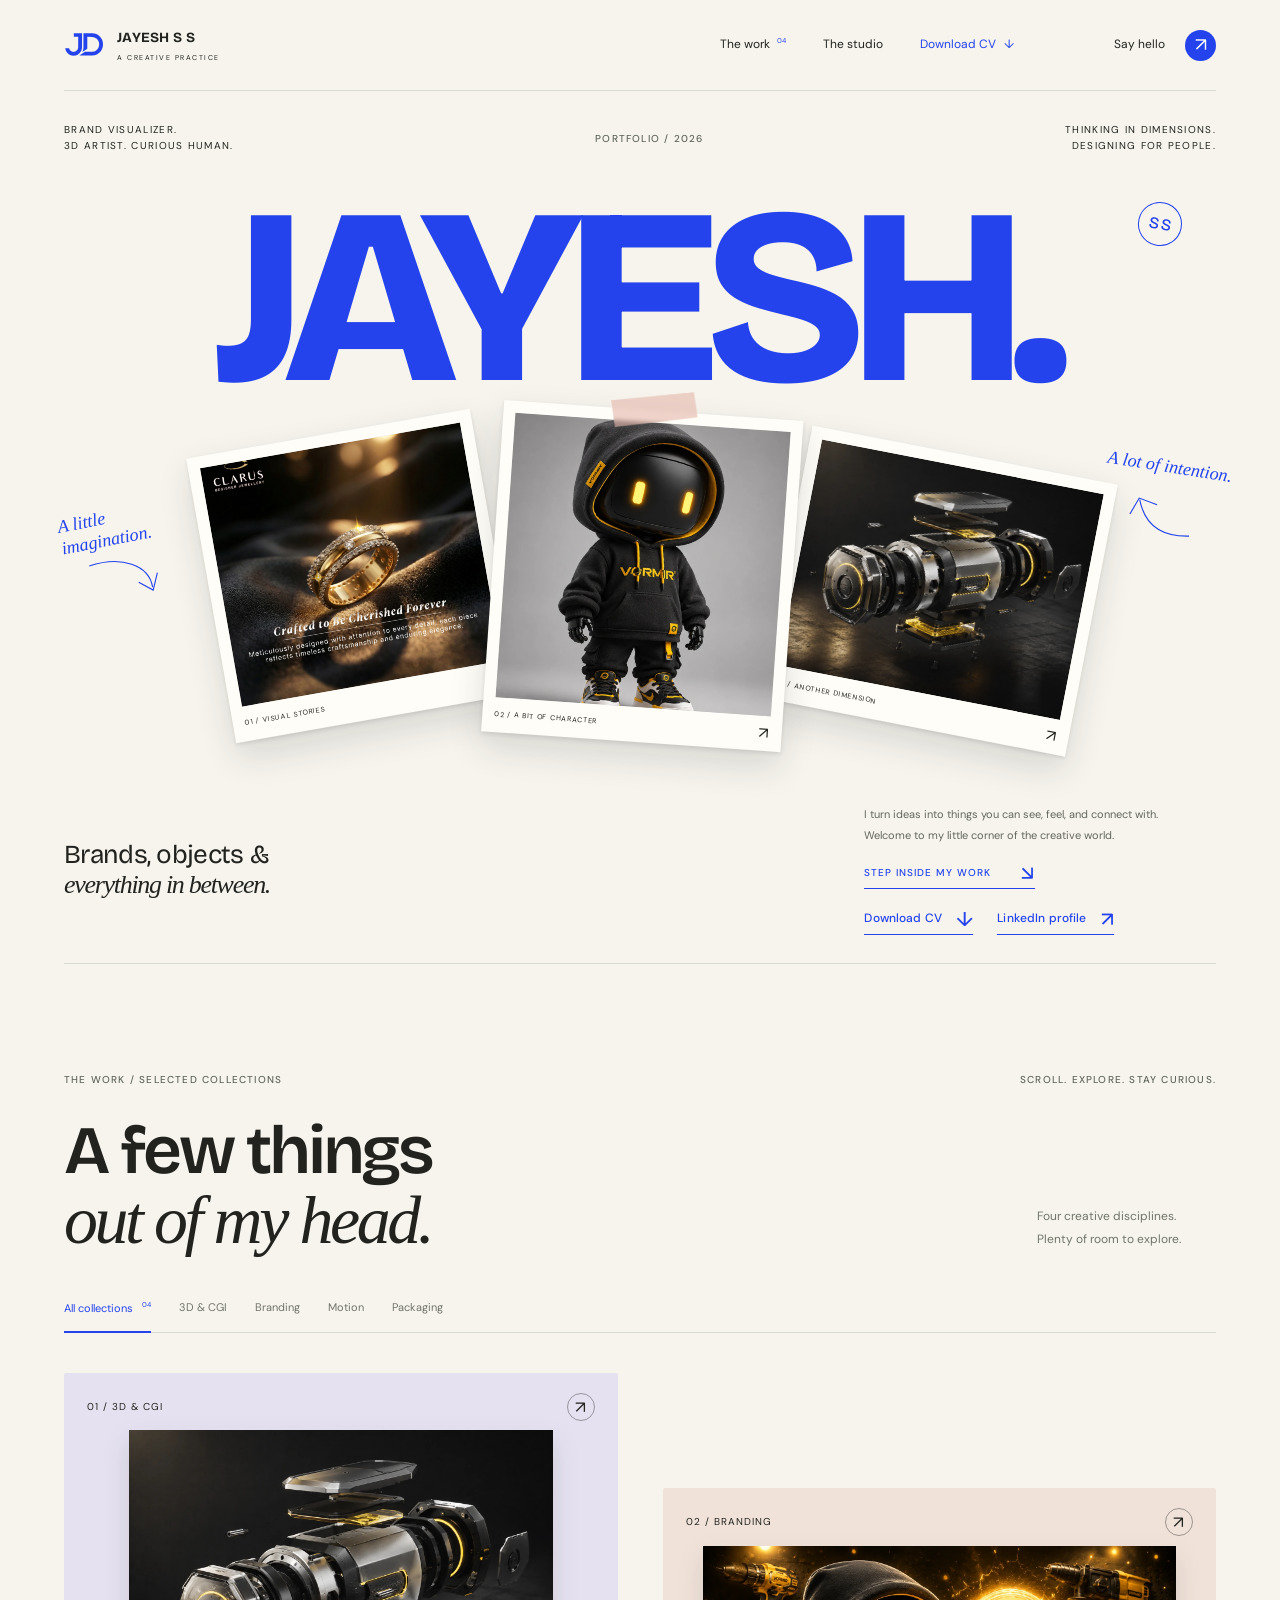
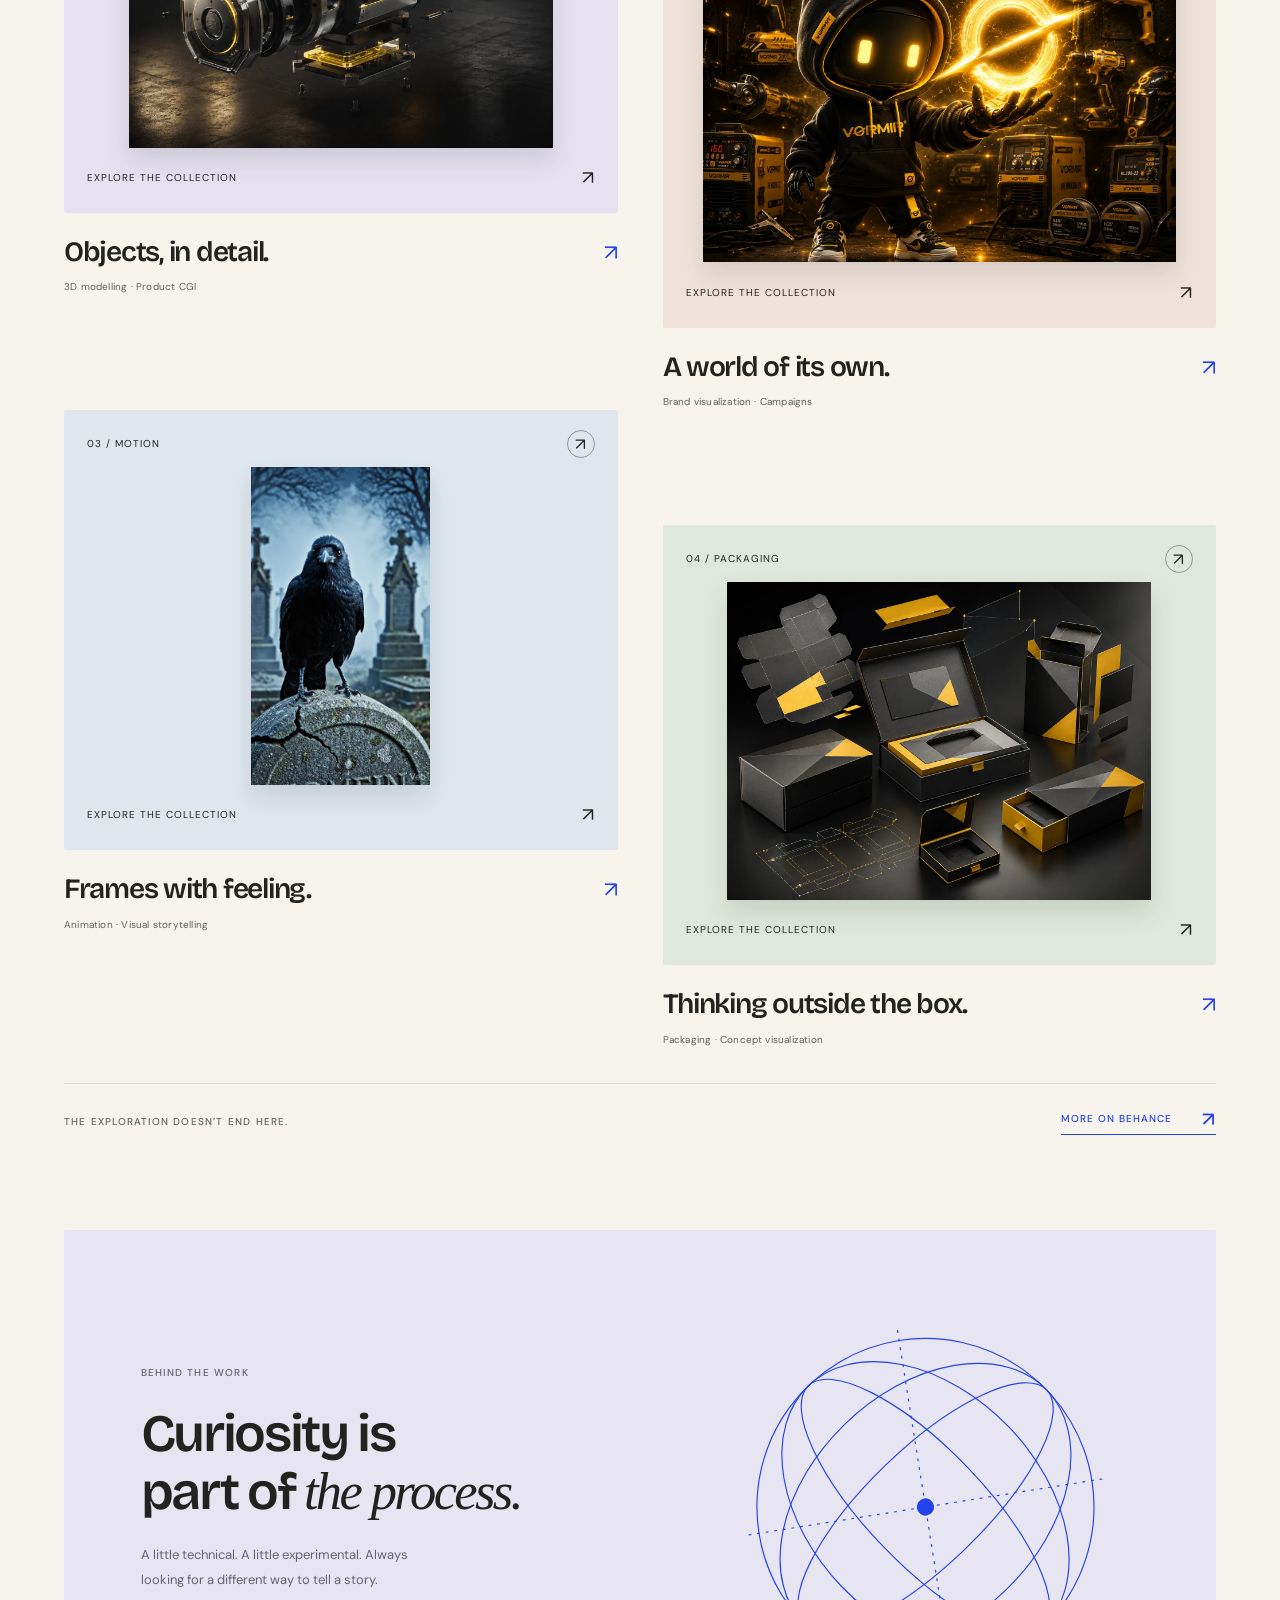
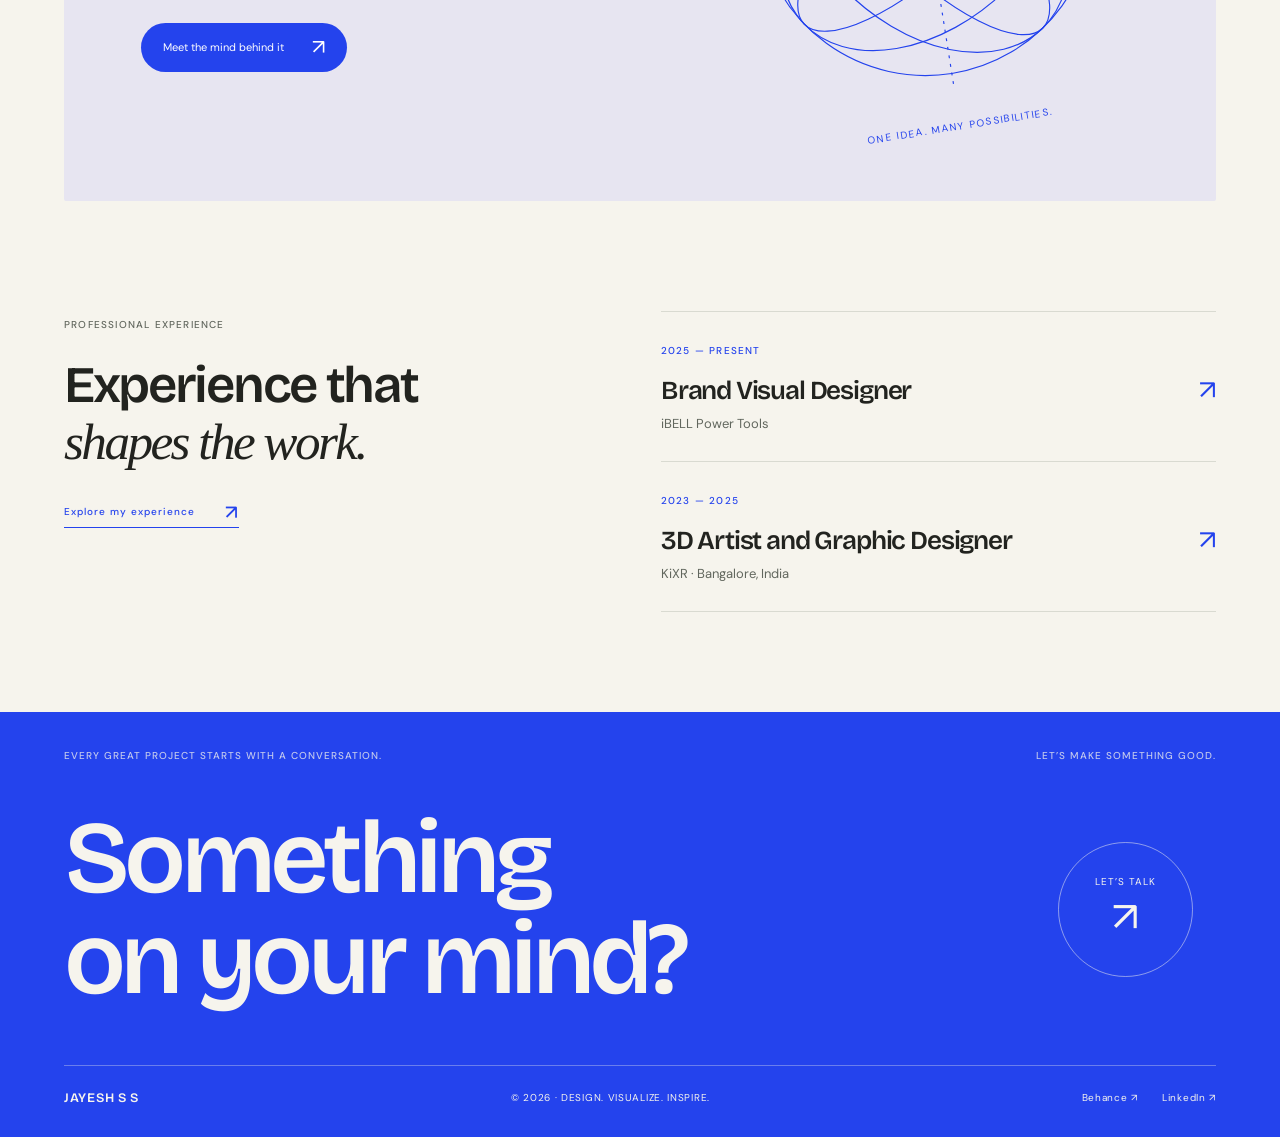
==== commit c6ccc14f: "Add files via upload" ====
--- a/index.html
+++ b/index.html
@@ -1 +1 @@
-<!DOCTYPE html><html lang="en"><head><meta charset="UTF-8"><meta name="viewport" content="width=device-width, initial-scale=1"><meta name="theme-color" content="#f5f3ec"><meta name="description" content="The creative practice of Jayesh S S. Product CGI, brand worlds, motion stories, and packaging concepts."><meta property="og:title" content="Jayesh S S — Inside the Creative Studio"><meta property="og:description" content="The creative practice of Jayesh S S. Product CGI, brand worlds, motion stories, and packaging concepts."><meta property="og:type" content="website"><meta property="og:image" content="https://jayesh-ss-creative-portfolio.cuddlycake3.chatgpt.site/assets/Brand5.webp"><title>Jayesh S S — Inside the Creative Studio</title><link rel="icon" href="assets/studio-mark.svg" type="image/svg+xml"><link rel="stylesheet" href="assets/studio-fonts.css"><link rel="stylesheet" href="styles.css?v=cv3"><script src="app.js?v=studio2" defer></script></head><body class="home-page"><a class="skip-link" href="#main">Skip to content</a><header class="site-header"><a class="brand" href="index.html" aria-label="Jayesh S S home"><img src="assets/studio-mark.svg" alt="" width="42" height="28"><span>JAYESH S S<small>A CREATIVE PRACTICE</small></span></a><nav class="desktop-nav" aria-label="Main navigation"><a href="index.html#work">The work <sup>04</sup></a><a href="studio.html">The studio</a><a class="nav-cv" href="assets/Jayesh-CV-ATS.pdf" download="Jayesh-CV-ATS.pdf">Download CV <span aria-hidden="true">↓</span></a></nav><a class="header-contact" href="contact.html">Say hello <span aria-hidden="true">↗</span></a><button class="menu-toggle" aria-label="Open navigation" aria-controls="mobile-nav" aria-expanded="false"><span></span><span></span></button></header><nav id="mobile-nav" class="mobile-nav" aria-label="Mobile navigation" hidden><a href="index.html#work">The work <span>01</span></a><a href="studio.html">The studio <span>02</span></a><a href="contact.html">Say hello <span>↗</span></a><a href="assets/Jayesh-CV-ATS.pdf" download="Jayesh-CV-ATS.pdf">Download CV <span aria-hidden="true">↓</span></a><a href="https://linkedin.com/in/jayesh-ss/" target="_blank" rel="noopener noreferrer">LinkedIn <span aria-hidden="true">↗</span></a></nav><main id="main"><section class="studio-hero"><div class="hero-intro"><p>BRAND VISUALIZER.<br>3D ARTIST. CURIOUS HUMAN.</p><span class="micro">PORTFOLIO / 2026</span><p>THINKING IN DIMENSIONS.<br>DESIGNING FOR PEOPLE.</p></div><h1 class="hero-name">JAYESH<span class="name-dot">.</span><span class="name-ss">S S</span></h1><div class="project-wall" aria-label="A glimpse inside my creative practice"><span class="wall-note note-one">A little imagination.<svg viewBox="0 0 110 65" aria-hidden="true"><path d="M5 6C50 0 84 20 83 50M66 40l17 14 10-22"/></svg></span><a class="postcard postcard-one" href="project-branding.html"><div class="postcard-image"><img src="assets/Clarus.webp" alt="Clarus jewellery campaign design" width="900" height="1600"></div><span>01 / VISUAL STORIES <b aria-hidden="true">↗</b></span></a><a class="postcard postcard-two" href="project-branding.html"><span class="tape" aria-hidden="true"></span><div class="postcard-image"><img src="assets/Brand5.webp" alt="VORMIR character exploration on a neutral background" width="900" height="1600" fetchpriority="high"></div><span>02 / A BIT OF CHARACTER <b aria-hidden="true">↗</b></span></a><a class="postcard postcard-three" href="project-cgi.html"><div class="postcard-image"><img src="assets/3d-product-visualization.webp" alt="Exploded product visualization with metallic components" width="1448" height="1086"></div><span>03 / ANOTHER DIMENSION <b aria-hidden="true">↗</b></span></a><span class="wall-note note-two">A lot of intention.<svg viewBox="0 0 110 60" aria-hidden="true"><path d="M104 50C60 58 40 37 31 12M21 33l9-23 25 5"/></svg></span></div><div class="hero-outro"><p>Brands, objects &<br><em>everything in between.</em></p><div><p>I turn ideas into things you can see, feel, and connect with. <br>Welcome to my little corner of the creative world.</p><a class="inline-link" href="#work">STEP INSIDE MY WORK <span aria-hidden="true">↘</span></a><div class="hero-profile-links"><a class="inline-link" href="assets/Jayesh-CV-ATS.pdf" download="Jayesh-CV-ATS.pdf">Download CV <span aria-hidden="true">↓</span></a><a class="inline-link" href="https://linkedin.com/in/jayesh-ss/" target="_blank" rel="noopener noreferrer">LinkedIn profile <span aria-hidden="true">↗</span><span class="sr-only"> (opens in a new tab)</span></a></div></div></div></section><section class="work-section" id="work"><div class="section-kicker"><span class="micro">THE WORK / SELECTED COLLECTIONS</span><span class="micro">SCROLL. EXPLORE. STAY CURIOUS.</span></div><div class="work-heading"><h2>A few things<br><em>out of my head.</em></h2><p>Four creative disciplines.<br>Plenty of room to explore.</p></div><div class="filters" role="group" aria-label="Filter work by category"><button data-filter="all" aria-pressed="true" class="active">All collections <sup>04</sup></button><button data-filter="cgi" aria-pressed="false">3D & CGI</button><button data-filter="branding" aria-pressed="false">Branding</button><button data-filter="motion" aria-pressed="false">Motion</button><button data-filter="packaging" aria-pressed="false">Packaging</button></div><p class="sr-only" id="filter-status" aria-live="polite">Showing all four collections.</p><div class="work-grid"><article class="work-card" data-category="cgi"><a class="work-art tone-lilac" href="project-cgi.html"><div class="art-meta"><span>01 / 3D & CGI</span><span class="art-open" aria-hidden="true">↗</span></div><img src="assets/3d-product-visualization.webp" alt="Exploded mechanical assembly with realistic metal surfaces" loading="lazy" width="1448" height="1086"><span class="art-bottom">EXPLORE THE COLLECTION <span aria-hidden="true">↗</span></span></a><div class="work-caption"><h3><a href="project-cgi.html">Objects, in detail.</a></h3><span aria-hidden="true">↗</span></div><p>3D modelling · Product CGI</p></article><article class="work-card" data-category="branding"><a class="work-art tone-peach" href="project-branding.html"><div class="art-meta"><span>02 / BRANDING</span><span class="art-open" aria-hidden="true">↗</span></div><img src="assets/Brand1.webp" alt="VORMIR mascot campaign with golden energy and power tools" loading="lazy" width="1448" height="1086"><span class="art-bottom">EXPLORE THE COLLECTION <span aria-hidden="true">↗</span></span></a><div class="work-caption"><h3><a href="project-branding.html">A world of its own.</a></h3><span aria-hidden="true">↗</span></div><p>Brand visualization · Campaigns</p></article><article class="work-card" data-category="motion"><a class="work-art tone-blue" href="project-motion.html"><div class="art-meta"><span>03 / MOTION</span><span class="art-open" aria-hidden="true">↗</span></div><img src="assets/motion-04-poster.webp" alt="Cinematic raven in a moonlit setting" loading="lazy" width="1448" height="1086"><span class="art-bottom">EXPLORE THE COLLECTION <span aria-hidden="true">↗</span></span></a><div class="work-caption"><h3><a href="project-motion.html">Frames with feeling.</a></h3><span aria-hidden="true">↗</span></div><p>Animation · Visual storytelling</p></article><article class="work-card" data-category="packaging"><a class="work-art tone-mint" href="project-packaging.html"><div class="art-meta"><span>04 / PACKAGING</span><span class="art-open" aria-hidden="true">↗</span></div><img src="assets/packaging-designs.webp" alt="Black and yellow packaging concept with coordinated box structures" loading="lazy" width="1448" height="1086"><span class="art-bottom">EXPLORE THE COLLECTION <span aria-hidden="true">↗</span></span></a><div class="work-caption"><h3><a href="project-packaging.html">Thinking outside the box.</a></h3><span aria-hidden="true">↗</span></div><p>Packaging · Concept visualization</p></article></div><div class="more-work"><span class="micro">THE EXPLORATION DOESN’T END HERE.</span><a class="inline-link" href="https://www.behance.net/jayeshssss" target="_blank" rel="noopener noreferrer">MORE ON BEHANCE <span aria-hidden="true">↗</span></a></div></section><section class="studio-preview"><div class="studio-preview-copy"><span class="micro">BEHIND THE WORK</span><h2>Curiosity is<br>part of <em>the process.</em></h2><p>A little technical. A little experimental. Always looking for a different way to tell a story.</p><a class="button button-blue" href="studio.html">Meet the mind behind it <span aria-hidden="true">↗</span></a></div><div class="dimension-art" aria-hidden="true"><svg viewBox="0 0 440 440"><g fill="none" stroke="currentColor" stroke-width="1.2"><ellipse cx="220" cy="220" rx="175" ry="175"/><ellipse cx="220" cy="220" rx="175" ry="120" transform="rotate(-35 220 220)"/><ellipse cx="220" cy="220" rx="175" ry="60" transform="rotate(-35 220 220)"/><ellipse cx="220" cy="220" rx="175" ry="120" transform="rotate(55 220 220)"/><ellipse cx="220" cy="220" rx="175" ry="60" transform="rotate(55 220 220)"/><path d="M34 220h372M220 34v372" stroke-dasharray="3 6"/></g><circle cx="220" cy="220" r="9" fill="currentColor"/></svg><span>ONE IDEA. MANY POSSIBILITIES.</span></div></section><section class="experience-summary" aria-labelledby="experience-title"><div><span class="micro">PROFESSIONAL EXPERIENCE</span><h2 id="experience-title">Experience that<br><em>shapes the work.</em></h2><a class="inline-link" href="studio.html#experience">Explore my experience <span aria-hidden="true">↗</span></a></div><div class="experience-rows"><a href="studio.html#experience"><span class="micro">2025 — PRESENT</span><h3>Brand Visual Designer</h3><p>iBELL Power Tools</p><span class="experience-arrow" aria-hidden="true">↗</span></a><a href="studio.html#experience"><span class="micro">2023 — 2025</span><h3>3D Artist and Graphic Designer</h3><p>KiXR · Bangalore, India</p><span class="experience-arrow" aria-hidden="true">↗</span></a></div></section></main><footer class="site-footer"><div class="footer-top"><span class="micro">EVERY GREAT PROJECT STARTS WITH A CONVERSATION.</span><span class="micro">LET’S MAKE SOMETHING GOOD.</span></div><a class="footer-invite" href="contact.html"><span>Something<br>on your mind?</span><span class="footer-circle">LET’S TALK <b aria-hidden="true">↗</b></span></a><div class="footer-bottom"><a href="index.html">JAYESH S S</a><span>© <span data-year>2026</span> · DESIGN. VISUALIZE. INSPIRE.</span><div><a href="https://www.behance.net/jayeshssss" target="_blank" rel="noopener noreferrer">Behance ↗</a><a href="https://linkedin.com/in/jayesh-ss/" target="_blank" rel="noopener noreferrer">LinkedIn ↗</a></div></div></footer><dialog class="image-dialog" id="image-dialog" aria-label="Enlarged project image"><button class="close-image" aria-label="Close enlarged image">×</button><img id="enlarged-image" alt=""></dialog></body></html>+<!DOCTYPE html><html lang="en"><head><meta charset="UTF-8"><meta name="viewport" content="width=device-width, initial-scale=1"><meta name="theme-color" content="#f5f3ec"><meta name="description" content="The creative practice of Jayesh S S. Product CGI, brand worlds, motion stories, and packaging concepts."><meta property="og:title" content="Jayesh S S — Inside the Creative Studio"><meta property="og:description" content="The creative practice of Jayesh S S. Product CGI, brand worlds, motion stories, and packaging concepts."><meta property="og:type" content="website"><meta property="og:image" content="https://jayeshss.github.io/03-Jayesh-Website-Upload/assets/Brand5.webp"><title>Jayesh S S — Inside the Creative Studio</title><link rel="icon" href="03-Jayesh-Website-Upload/assets/studio-mark.svg" type="image/svg+xml"><link rel="stylesheet" href="03-Jayesh-Website-Upload/assets/studio-fonts.css"><link rel="stylesheet" href="styles.css?v=cv3"><script src="app.js?v=githubpaths1" defer></script></head><body class="home-page"><a class="skip-link" href="#main">Skip to content</a><header class="site-header"><a class="brand" href="index.html" aria-label="Jayesh S S home"><img src="03-Jayesh-Website-Upload/assets/studio-mark.svg" alt="" width="42" height="28"><span>JAYESH S S<small>A CREATIVE PRACTICE</small></span></a><nav class="desktop-nav" aria-label="Main navigation"><a href="index.html#work">The work <sup>04</sup></a><a href="studio.html">The studio</a><a class="nav-cv" href="03-Jayesh-Website-Upload/assets/Jayesh-CV-ATS.pdf" download="Jayesh-CV-ATS.pdf">Download CV <span aria-hidden="true">↓</span></a></nav><a class="header-contact" href="contact.html">Say hello <span aria-hidden="true">↗</span></a><button class="menu-toggle" aria-label="Open navigation" aria-controls="mobile-nav" aria-expanded="false"><span></span><span></span></button></header><nav id="mobile-nav" class="mobile-nav" aria-label="Mobile navigation" hidden><a href="index.html#work">The work <span>01</span></a><a href="studio.html">The studio <span>02</span></a><a href="contact.html">Say hello <span>↗</span></a><a href="03-Jayesh-Website-Upload/assets/Jayesh-CV-ATS.pdf" download="Jayesh-CV-ATS.pdf">Download CV <span aria-hidden="true">↓</span></a><a href="https://linkedin.com/in/jayesh-ss/" target="_blank" rel="noopener noreferrer">LinkedIn <span aria-hidden="true">↗</span></a></nav><main id="main"><section class="studio-hero"><div class="hero-intro"><p>BRAND VISUALIZER.<br>3D ARTIST. CURIOUS HUMAN.</p><span class="micro">PORTFOLIO / 2026</span><p>THINKING IN DIMENSIONS.<br>DESIGNING FOR PEOPLE.</p></div><h1 class="hero-name">JAYESH<span class="name-dot">.</span><span class="name-ss">S S</span></h1><div class="project-wall" aria-label="A glimpse inside my creative practice"><span class="wall-note note-one">A little imagination.<svg viewBox="0 0 110 65" aria-hidden="true"><path d="M5 6C50 0 84 20 83 50M66 40l17 14 10-22"/></svg></span><a class="postcard postcard-one" href="project-branding.html"><div class="postcard-image"><img src="03-Jayesh-Website-Upload/assets/Clarus.webp" alt="Clarus jewellery campaign design" width="900" height="1600"></div><span>01 / VISUAL STORIES <b aria-hidden="true">↗</b></span></a><a class="postcard postcard-two" href="project-branding.html"><span class="tape" aria-hidden="true"></span><div class="postcard-image"><img src="03-Jayesh-Website-Upload/assets/Brand5.webp" alt="VORMIR character exploration on a neutral background" width="900" height="1600" fetchpriority="high"></div><span>02 / A BIT OF CHARACTER <b aria-hidden="true">↗</b></span></a><a class="postcard postcard-three" href="project-cgi.html"><div class="postcard-image"><img src="03-Jayesh-Website-Upload/assets/3d-product-visualization.webp" alt="Exploded product visualization with metallic components" width="1448" height="1086"></div><span>03 / ANOTHER DIMENSION <b aria-hidden="true">↗</b></span></a><span class="wall-note note-two">A lot of intention.<svg viewBox="0 0 110 60" aria-hidden="true"><path d="M104 50C60 58 40 37 31 12M21 33l9-23 25 5"/></svg></span></div><div class="hero-outro"><p>Brands, objects &<br><em>everything in between.</em></p><div><p>I turn ideas into things you can see, feel, and connect with. <br>Welcome to my little corner of the creative world.</p><a class="inline-link" href="#work">STEP INSIDE MY WORK <span aria-hidden="true">↘</span></a><div class="hero-profile-links"><a class="inline-link" href="03-Jayesh-Website-Upload/assets/Jayesh-CV-ATS.pdf" download="Jayesh-CV-ATS.pdf">Download CV <span aria-hidden="true">↓</span></a><a class="inline-link" href="https://linkedin.com/in/jayesh-ss/" target="_blank" rel="noopener noreferrer">LinkedIn profile <span aria-hidden="true">↗</span><span class="sr-only"> (opens in a new tab)</span></a></div></div></div></section><section class="work-section" id="work"><div class="section-kicker"><span class="micro">THE WORK / SELECTED COLLECTIONS</span><span class="micro">SCROLL. EXPLORE. STAY CURIOUS.</span></div><div class="work-heading"><h2>A few things<br><em>out of my head.</em></h2><p>Four creative disciplines.<br>Plenty of room to explore.</p></div><div class="filters" role="group" aria-label="Filter work by category"><button data-filter="all" aria-pressed="true" class="active">All collections <sup>04</sup></button><button data-filter="cgi" aria-pressed="false">3D & CGI</button><button data-filter="branding" aria-pressed="false">Branding</button><button data-filter="motion" aria-pressed="false">Motion</button><button data-filter="packaging" aria-pressed="false">Packaging</button></div><p class="sr-only" id="filter-status" aria-live="polite">Showing all four collections.</p><div class="work-grid"><article class="work-card" data-category="cgi"><a class="work-art tone-lilac" href="project-cgi.html"><div class="art-meta"><span>01 / 3D & CGI</span><span class="art-open" aria-hidden="true">↗</span></div><img src="03-Jayesh-Website-Upload/assets/3d-product-visualization.webp" alt="Exploded mechanical assembly with realistic metal surfaces" loading="lazy" width="1448" height="1086"><span class="art-bottom">EXPLORE THE COLLECTION <span aria-hidden="true">↗</span></span></a><div class="work-caption"><h3><a href="project-cgi.html">Objects, in detail.</a></h3><span aria-hidden="true">↗</span></div><p>3D modelling · Product CGI</p></article><article class="work-card" data-category="branding"><a class="work-art tone-peach" href="project-branding.html"><div class="art-meta"><span>02 / BRANDING</span><span class="art-open" aria-hidden="true">↗</span></div><img src="03-Jayesh-Website-Upload/assets/Brand1.webp" alt="VORMIR mascot campaign with golden energy and power tools" loading="lazy" width="1448" height="1086"><span class="art-bottom">EXPLORE THE COLLECTION <span aria-hidden="true">↗</span></span></a><div class="work-caption"><h3><a href="project-branding.html">A world of its own.</a></h3><span aria-hidden="true">↗</span></div><p>Brand visualization · Campaigns</p></article><article class="work-card" data-category="motion"><a class="work-art tone-blue" href="project-motion.html"><div class="art-meta"><span>03 / MOTION</span><span class="art-open" aria-hidden="true">↗</span></div><img src="03-Jayesh-Website-Upload/assets/motion-04-poster.webp" alt="Cinematic raven in a moonlit setting" loading="lazy" width="1448" height="1086"><span class="art-bottom">EXPLORE THE COLLECTION <span aria-hidden="true">↗</span></span></a><div class="work-caption"><h3><a href="project-motion.html">Frames with feeling.</a></h3><span aria-hidden="true">↗</span></div><p>Animation · Visual storytelling</p></article><article class="work-card" data-category="packaging"><a class="work-art tone-mint" href="project-packaging.html"><div class="art-meta"><span>04 / PACKAGING</span><span class="art-open" aria-hidden="true">↗</span></div><img src="03-Jayesh-Website-Upload/assets/packaging-designs.webp" alt="Black and yellow packaging concept with coordinated box structures" loading="lazy" width="1448" height="1086"><span class="art-bottom">EXPLORE THE COLLECTION <span aria-hidden="true">↗</span></span></a><div class="work-caption"><h3><a href="project-packaging.html">Thinking outside the box.</a></h3><span aria-hidden="true">↗</span></div><p>Packaging · Concept visualization</p></article></div><div class="more-work"><span class="micro">THE EXPLORATION DOESN’T END HERE.</span><a class="inline-link" href="https://www.behance.net/jayeshssss" target="_blank" rel="noopener noreferrer">MORE ON BEHANCE <span aria-hidden="true">↗</span></a></div></section><section class="studio-preview"><div class="studio-preview-copy"><span class="micro">BEHIND THE WORK</span><h2>Curiosity is<br>part of <em>the process.</em></h2><p>A little technical. A little experimental. Always looking for a different way to tell a story.</p><a class="button button-blue" href="studio.html">Meet the mind behind it <span aria-hidden="true">↗</span></a></div><div class="dimension-art" aria-hidden="true"><svg viewBox="0 0 440 440"><g fill="none" stroke="currentColor" stroke-width="1.2"><ellipse cx="220" cy="220" rx="175" ry="175"/><ellipse cx="220" cy="220" rx="175" ry="120" transform="rotate(-35 220 220)"/><ellipse cx="220" cy="220" rx="175" ry="60" transform="rotate(-35 220 220)"/><ellipse cx="220" cy="220" rx="175" ry="120" transform="rotate(55 220 220)"/><ellipse cx="220" cy="220" rx="175" ry="60" transform="rotate(55 220 220)"/><path d="M34 220h372M220 34v372" stroke-dasharray="3 6"/></g><circle cx="220" cy="220" r="9" fill="currentColor"/></svg><span>ONE IDEA. MANY POSSIBILITIES.</span></div></section><section class="experience-summary" aria-labelledby="experience-title"><div><span class="micro">PROFESSIONAL EXPERIENCE</span><h2 id="experience-title">Experience that<br><em>shapes the work.</em></h2><a class="inline-link" href="studio.html#experience">Explore my experience <span aria-hidden="true">↗</span></a></div><div class="experience-rows"><a href="studio.html#experience"><span class="micro">2025 — PRESENT</span><h3>Brand Visual Designer</h3><p>iBELL Power Tools</p><span class="experience-arrow" aria-hidden="true">↗</span></a><a href="studio.html#experience"><span class="micro">2023 — 2025</span><h3>3D Artist and Graphic Designer</h3><p>KiXR · Bangalore, India</p><span class="experience-arrow" aria-hidden="true">↗</span></a></div></section></main><footer class="site-footer"><div class="footer-top"><span class="micro">EVERY GREAT PROJECT STARTS WITH A CONVERSATION.</span><span class="micro">LET’S MAKE SOMETHING GOOD.</span></div><a class="footer-invite" href="contact.html"><span>Something<br>on your mind?</span><span class="footer-circle">LET’S TALK <b aria-hidden="true">↗</b></span></a><div class="footer-bottom"><a href="index.html">JAYESH S S</a><span>© <span data-year>2026</span> · DESIGN. VISUALIZE. INSPIRE.</span><div><a href="https://www.behance.net/jayeshssss" target="_blank" rel="noopener noreferrer">Behance ↗</a><a href="https://linkedin.com/in/jayesh-ss/" target="_blank" rel="noopener noreferrer">LinkedIn ↗</a></div></div></footer><dialog class="image-dialog" id="image-dialog" aria-label="Enlarged project image"><button class="close-image" aria-label="Close enlarged image">×</button><img id="enlarged-image" alt=""></dialog></body></html>
--- a/03-Jayesh-Website-Upload/assets/studio-fonts.css
+++ b/03-Jayesh-Website-Upload/assets/studio-fonts.css
@@ -0,0 +1,68 @@
+@font-face {
+  font-family: 'Bricolage Grotesque';
+  font-style: normal;
+  font-weight: 400;
+  font-stretch: normal;
+  font-display: swap;
+  src: url(studio-font-0.ttf) format('truetype');
+}
+@font-face {
+  font-family: 'Bricolage Grotesque';
+  font-style: normal;
+  font-weight: 500;
+  font-stretch: normal;
+  font-display: swap;
+  src: url(studio-font-1.ttf) format('truetype');
+}
+@font-face {
+  font-family: 'Bricolage Grotesque';
+  font-style: normal;
+  font-weight: 600;
+  font-stretch: normal;
+  font-display: swap;
+  src: url(studio-font-2.ttf) format('truetype');
+}
+@font-face {
+  font-family: 'Bricolage Grotesque';
+  font-style: normal;
+  font-weight: 700;
+  font-stretch: normal;
+  font-display: swap;
+  src: url(studio-font-3.ttf) format('truetype');
+}
+@font-face {
+  font-family: 'Bricolage Grotesque';
+  font-style: normal;
+  font-weight: 800;
+  font-stretch: normal;
+  font-display: swap;
+  src: url(studio-font-4.ttf) format('truetype');
+}
+@font-face {
+  font-family: 'DM Sans';
+  font-style: normal;
+  font-weight: 400;
+  font-display: swap;
+  src: url(studio-font-5.ttf) format('truetype');
+}
+@font-face {
+  font-family: 'DM Sans';
+  font-style: normal;
+  font-weight: 500;
+  font-display: swap;
+  src: url(studio-font-6.ttf) format('truetype');
+}
+@font-face {
+  font-family: 'DM Sans';
+  font-style: normal;
+  font-weight: 600;
+  font-display: swap;
+  src: url(studio-font-7.ttf) format('truetype');
+}
+@font-face {
+  font-family: 'DM Sans';
+  font-style: normal;
+  font-weight: 700;
+  font-display: swap;
+  src: url(studio-font-8.ttf) format('truetype');
+}
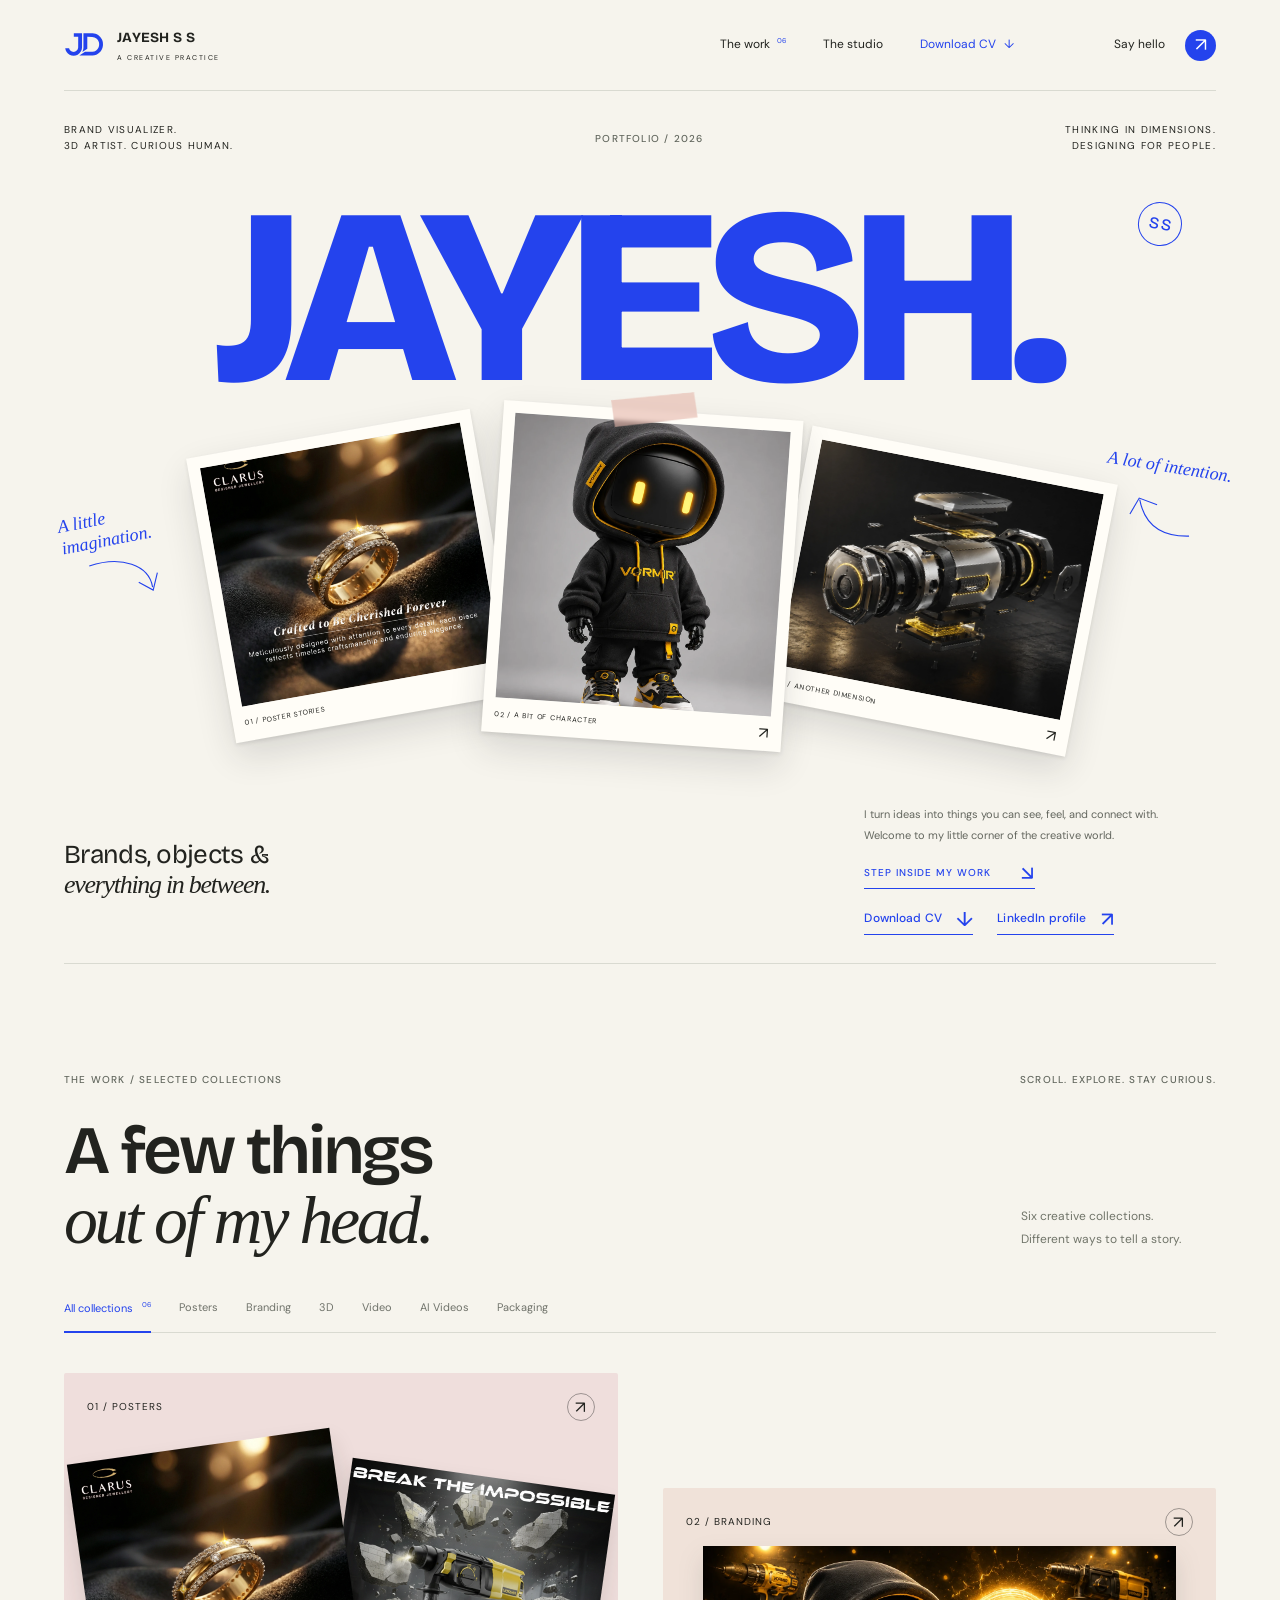
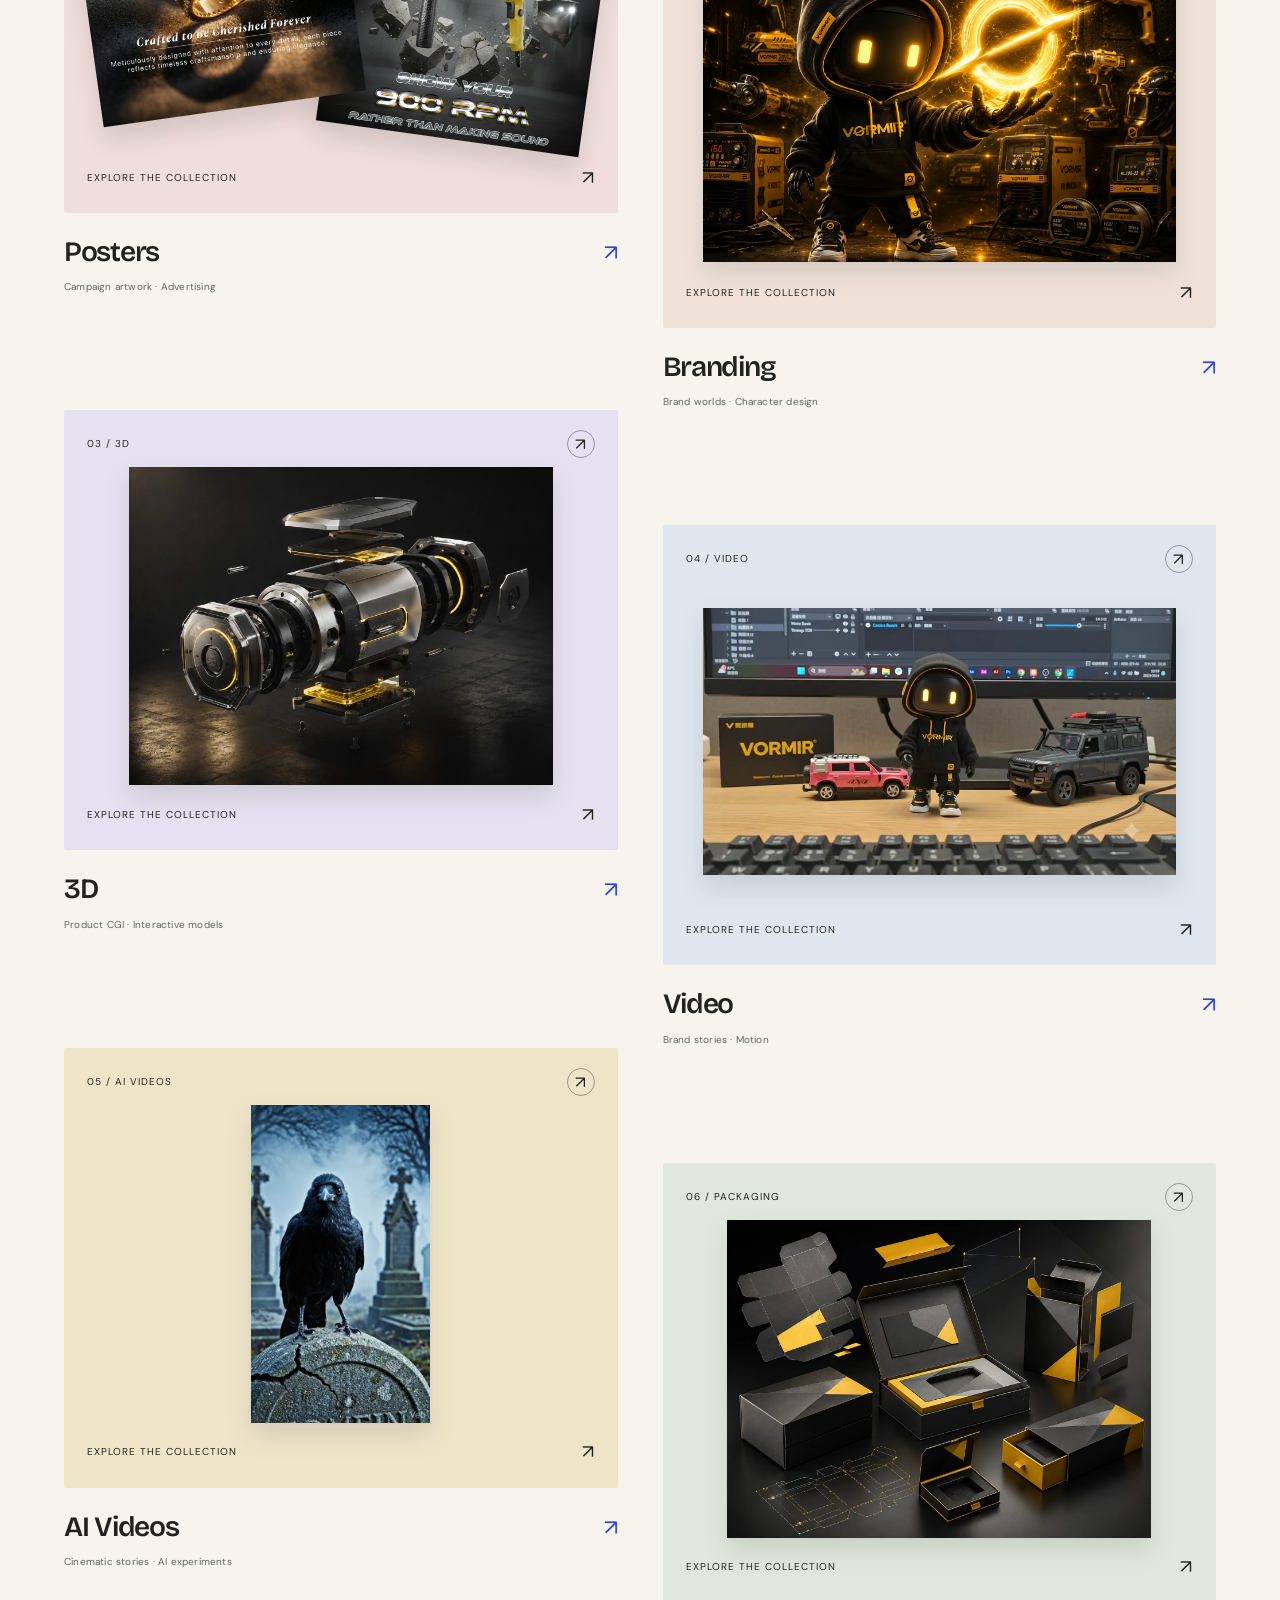
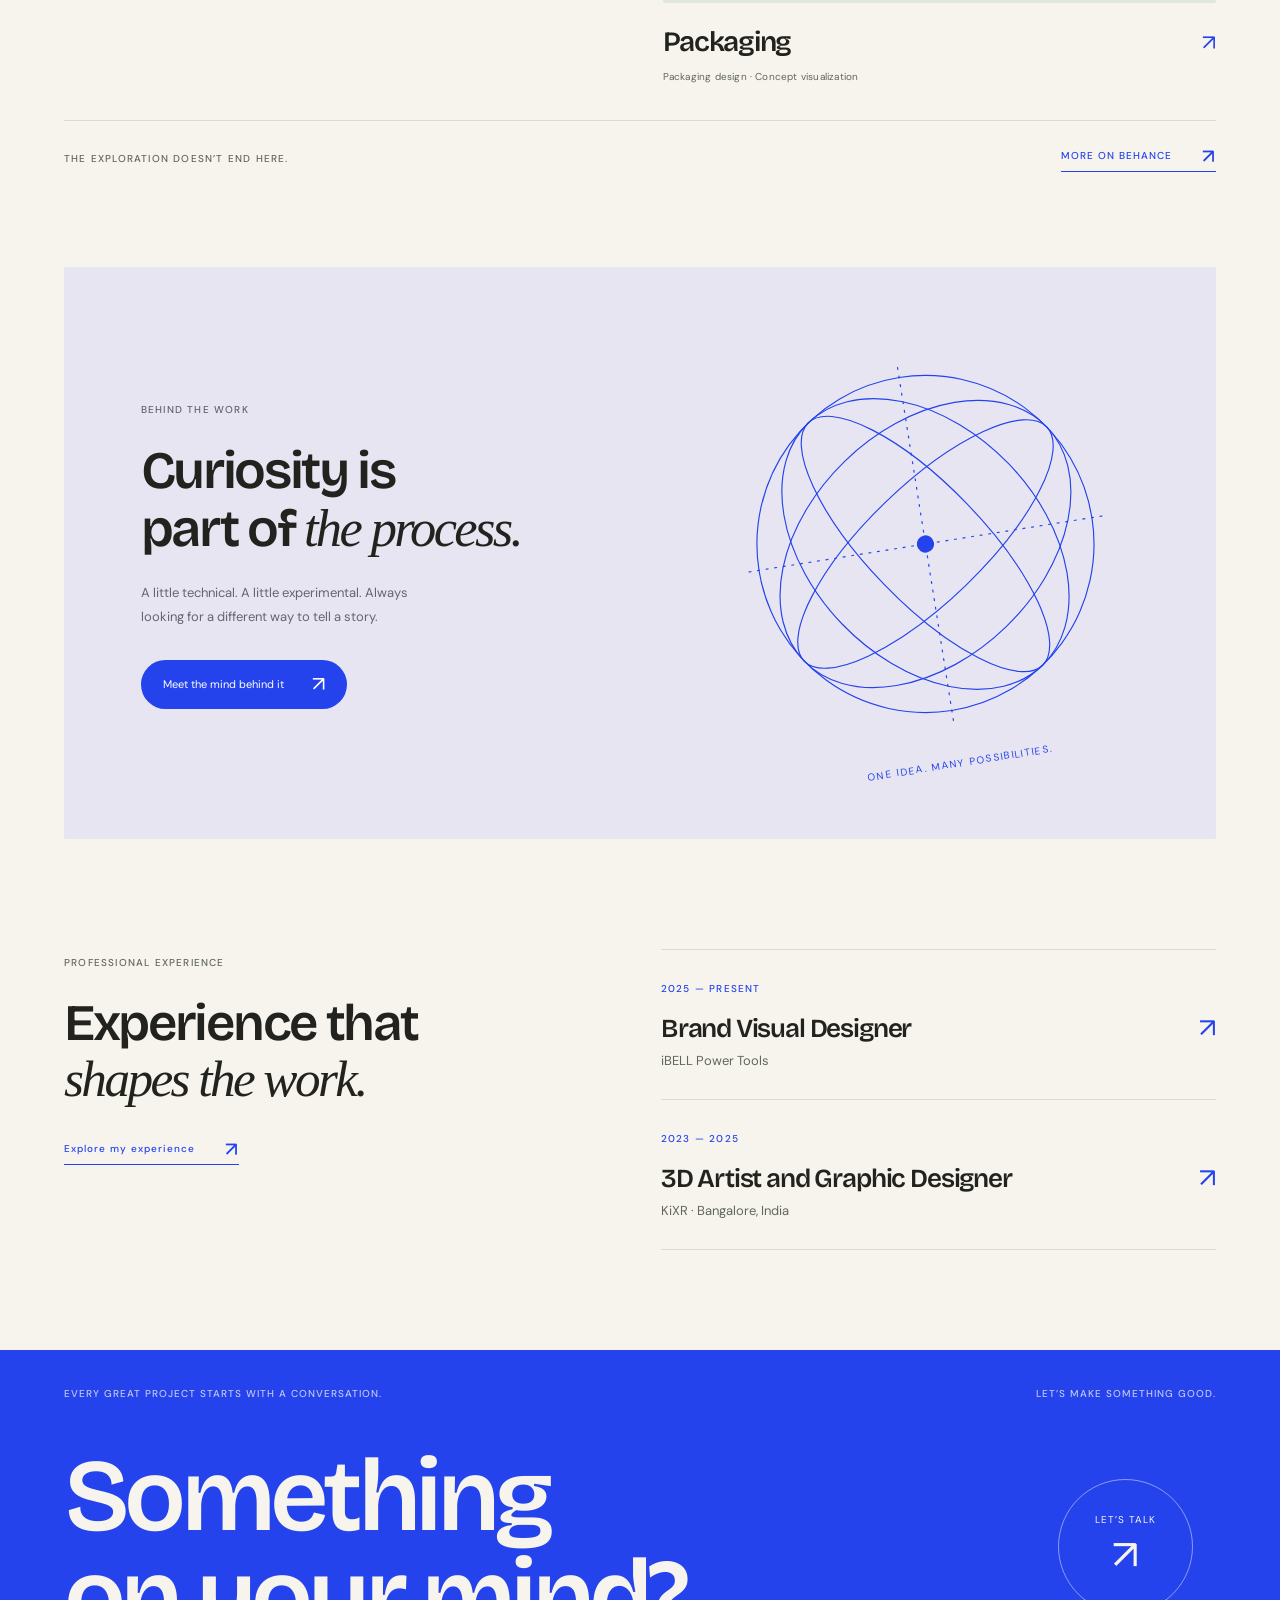
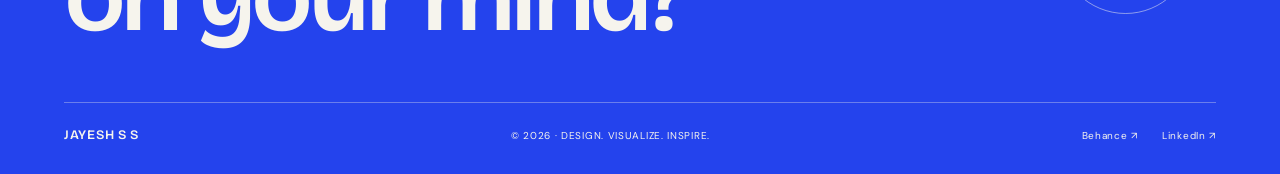
==== commit 4f586bf6: "Add files via upload" ====
--- a/index.html
+++ b/index.html
@@ -1 +1 @@
-<!DOCTYPE html><html lang="en"><head><meta charset="UTF-8"><meta name="viewport" content="width=device-width, initial-scale=1"><meta name="theme-color" content="#f5f3ec"><meta name="description" content="The creative practice of Jayesh S S. Product CGI, brand worlds, motion stories, and packaging concepts."><meta property="og:title" content="Jayesh S S — Inside the Creative Studio"><meta property="og:description" content="The creative practice of Jayesh S S. Product CGI, brand worlds, motion stories, and packaging concepts."><meta property="og:type" content="website"><meta property="og:image" content="https://jayeshss.github.io/03-Jayesh-Website-Upload/assets/Brand5.webp"><title>Jayesh S S — Inside the Creative Studio</title><link rel="icon" href="03-Jayesh-Website-Upload/assets/studio-mark.svg" type="image/svg+xml"><link rel="stylesheet" href="03-Jayesh-Website-Upload/assets/studio-fonts.css"><link rel="stylesheet" href="styles.css?v=cv3"><script src="app.js?v=githubpaths1" defer></script></head><body class="home-page"><a class="skip-link" href="#main">Skip to content</a><header class="site-header"><a class="brand" href="index.html" aria-label="Jayesh S S home"><img src="03-Jayesh-Website-Upload/assets/studio-mark.svg" alt="" width="42" height="28"><span>JAYESH S S<small>A CREATIVE PRACTICE</small></span></a><nav class="desktop-nav" aria-label="Main navigation"><a href="index.html#work">The work <sup>04</sup></a><a href="studio.html">The studio</a><a class="nav-cv" href="03-Jayesh-Website-Upload/assets/Jayesh-CV-ATS.pdf" download="Jayesh-CV-ATS.pdf">Download CV <span aria-hidden="true">↓</span></a></nav><a class="header-contact" href="contact.html">Say hello <span aria-hidden="true">↗</span></a><button class="menu-toggle" aria-label="Open navigation" aria-controls="mobile-nav" aria-expanded="false"><span></span><span></span></button></header><nav id="mobile-nav" class="mobile-nav" aria-label="Mobile navigation" hidden><a href="index.html#work">The work <span>01</span></a><a href="studio.html">The studio <span>02</span></a><a href="contact.html">Say hello <span>↗</span></a><a href="03-Jayesh-Website-Upload/assets/Jayesh-CV-ATS.pdf" download="Jayesh-CV-ATS.pdf">Download CV <span aria-hidden="true">↓</span></a><a href="https://linkedin.com/in/jayesh-ss/" target="_blank" rel="noopener noreferrer">LinkedIn <span aria-hidden="true">↗</span></a></nav><main id="main"><section class="studio-hero"><div class="hero-intro"><p>BRAND VISUALIZER.<br>3D ARTIST. CURIOUS HUMAN.</p><span class="micro">PORTFOLIO / 2026</span><p>THINKING IN DIMENSIONS.<br>DESIGNING FOR PEOPLE.</p></div><h1 class="hero-name">JAYESH<span class="name-dot">.</span><span class="name-ss">S S</span></h1><div class="project-wall" aria-label="A glimpse inside my creative practice"><span class="wall-note note-one">A little imagination.<svg viewBox="0 0 110 65" aria-hidden="true"><path d="M5 6C50 0 84 20 83 50M66 40l17 14 10-22"/></svg></span><a class="postcard postcard-one" href="project-branding.html"><div class="postcard-image"><img src="03-Jayesh-Website-Upload/assets/Clarus.webp" alt="Clarus jewellery campaign design" width="900" height="1600"></div><span>01 / VISUAL STORIES <b aria-hidden="true">↗</b></span></a><a class="postcard postcard-two" href="project-branding.html"><span class="tape" aria-hidden="true"></span><div class="postcard-image"><img src="03-Jayesh-Website-Upload/assets/Brand5.webp" alt="VORMIR character exploration on a neutral background" width="900" height="1600" fetchpriority="high"></div><span>02 / A BIT OF CHARACTER <b aria-hidden="true">↗</b></span></a><a class="postcard postcard-three" href="project-cgi.html"><div class="postcard-image"><img src="03-Jayesh-Website-Upload/assets/3d-product-visualization.webp" alt="Exploded product visualization with metallic components" width="1448" height="1086"></div><span>03 / ANOTHER DIMENSION <b aria-hidden="true">↗</b></span></a><span class="wall-note note-two">A lot of intention.<svg viewBox="0 0 110 60" aria-hidden="true"><path d="M104 50C60 58 40 37 31 12M21 33l9-23 25 5"/></svg></span></div><div class="hero-outro"><p>Brands, objects &<br><em>everything in between.</em></p><div><p>I turn ideas into things you can see, feel, and connect with. <br>Welcome to my little corner of the creative world.</p><a class="inline-link" href="#work">STEP INSIDE MY WORK <span aria-hidden="true">↘</span></a><div class="hero-profile-links"><a class="inline-link" href="03-Jayesh-Website-Upload/assets/Jayesh-CV-ATS.pdf" download="Jayesh-CV-ATS.pdf">Download CV <span aria-hidden="true">↓</span></a><a class="inline-link" href="https://linkedin.com/in/jayesh-ss/" target="_blank" rel="noopener noreferrer">LinkedIn profile <span aria-hidden="true">↗</span><span class="sr-only"> (opens in a new tab)</span></a></div></div></div></section><section class="work-section" id="work"><div class="section-kicker"><span class="micro">THE WORK / SELECTED COLLECTIONS</span><span class="micro">SCROLL. EXPLORE. STAY CURIOUS.</span></div><div class="work-heading"><h2>A few things<br><em>out of my head.</em></h2><p>Four creative disciplines.<br>Plenty of room to explore.</p></div><div class="filters" role="group" aria-label="Filter work by category"><button data-filter="all" aria-pressed="true" class="active">All collections <sup>04</sup></button><button data-filter="cgi" aria-pressed="false">3D & CGI</button><button data-filter="branding" aria-pressed="false">Branding</button><button data-filter="motion" aria-pressed="false">Motion</button><button data-filter="packaging" aria-pressed="false">Packaging</button></div><p class="sr-only" id="filter-status" aria-live="polite">Showing all four collections.</p><div class="work-grid"><article class="work-card" data-category="cgi"><a class="work-art tone-lilac" href="project-cgi.html"><div class="art-meta"><span>01 / 3D & CGI</span><span class="art-open" aria-hidden="true">↗</span></div><img src="03-Jayesh-Website-Upload/assets/3d-product-visualization.webp" alt="Exploded mechanical assembly with realistic metal surfaces" loading="lazy" width="1448" height="1086"><span class="art-bottom">EXPLORE THE COLLECTION <span aria-hidden="true">↗</span></span></a><div class="work-caption"><h3><a href="project-cgi.html">Objects, in detail.</a></h3><span aria-hidden="true">↗</span></div><p>3D modelling · Product CGI</p></article><article class="work-card" data-category="branding"><a class="work-art tone-peach" href="project-branding.html"><div class="art-meta"><span>02 / BRANDING</span><span class="art-open" aria-hidden="true">↗</span></div><img src="03-Jayesh-Website-Upload/assets/Brand1.webp" alt="VORMIR mascot campaign with golden energy and power tools" loading="lazy" width="1448" height="1086"><span class="art-bottom">EXPLORE THE COLLECTION <span aria-hidden="true">↗</span></span></a><div class="work-caption"><h3><a href="project-branding.html">A world of its own.</a></h3><span aria-hidden="true">↗</span></div><p>Brand visualization · Campaigns</p></article><article class="work-card" data-category="motion"><a class="work-art tone-blue" href="project-motion.html"><div class="art-meta"><span>03 / MOTION</span><span class="art-open" aria-hidden="true">↗</span></div><img src="03-Jayesh-Website-Upload/assets/motion-04-poster.webp" alt="Cinematic raven in a moonlit setting" loading="lazy" width="1448" height="1086"><span class="art-bottom">EXPLORE THE COLLECTION <span aria-hidden="true">↗</span></span></a><div class="work-caption"><h3><a href="project-motion.html">Frames with feeling.</a></h3><span aria-hidden="true">↗</span></div><p>Animation · Visual storytelling</p></article><article class="work-card" data-category="packaging"><a class="work-art tone-mint" href="project-packaging.html"><div class="art-meta"><span>04 / PACKAGING</span><span class="art-open" aria-hidden="true">↗</span></div><img src="03-Jayesh-Website-Upload/assets/packaging-designs.webp" alt="Black and yellow packaging concept with coordinated box structures" loading="lazy" width="1448" height="1086"><span class="art-bottom">EXPLORE THE COLLECTION <span aria-hidden="true">↗</span></span></a><div class="work-caption"><h3><a href="project-packaging.html">Thinking outside the box.</a></h3><span aria-hidden="true">↗</span></div><p>Packaging · Concept visualization</p></article></div><div class="more-work"><span class="micro">THE EXPLORATION DOESN’T END HERE.</span><a class="inline-link" href="https://www.behance.net/jayeshssss" target="_blank" rel="noopener noreferrer">MORE ON BEHANCE <span aria-hidden="true">↗</span></a></div></section><section class="studio-preview"><div class="studio-preview-copy"><span class="micro">BEHIND THE WORK</span><h2>Curiosity is<br>part of <em>the process.</em></h2><p>A little technical. A little experimental. Always looking for a different way to tell a story.</p><a class="button button-blue" href="studio.html">Meet the mind behind it <span aria-hidden="true">↗</span></a></div><div class="dimension-art" aria-hidden="true"><svg viewBox="0 0 440 440"><g fill="none" stroke="currentColor" stroke-width="1.2"><ellipse cx="220" cy="220" rx="175" ry="175"/><ellipse cx="220" cy="220" rx="175" ry="120" transform="rotate(-35 220 220)"/><ellipse cx="220" cy="220" rx="175" ry="60" transform="rotate(-35 220 220)"/><ellipse cx="220" cy="220" rx="175" ry="120" transform="rotate(55 220 220)"/><ellipse cx="220" cy="220" rx="175" ry="60" transform="rotate(55 220 220)"/><path d="M34 220h372M220 34v372" stroke-dasharray="3 6"/></g><circle cx="220" cy="220" r="9" fill="currentColor"/></svg><span>ONE IDEA. MANY POSSIBILITIES.</span></div></section><section class="experience-summary" aria-labelledby="experience-title"><div><span class="micro">PROFESSIONAL EXPERIENCE</span><h2 id="experience-title">Experience that<br><em>shapes the work.</em></h2><a class="inline-link" href="studio.html#experience">Explore my experience <span aria-hidden="true">↗</span></a></div><div class="experience-rows"><a href="studio.html#experience"><span class="micro">2025 — PRESENT</span><h3>Brand Visual Designer</h3><p>iBELL Power Tools</p><span class="experience-arrow" aria-hidden="true">↗</span></a><a href="studio.html#experience"><span class="micro">2023 — 2025</span><h3>3D Artist and Graphic Designer</h3><p>KiXR · Bangalore, India</p><span class="experience-arrow" aria-hidden="true">↗</span></a></div></section></main><footer class="site-footer"><div class="footer-top"><span class="micro">EVERY GREAT PROJECT STARTS WITH A CONVERSATION.</span><span class="micro">LET’S MAKE SOMETHING GOOD.</span></div><a class="footer-invite" href="contact.html"><span>Something<br>on your mind?</span><span class="footer-circle">LET’S TALK <b aria-hidden="true">↗</b></span></a><div class="footer-bottom"><a href="index.html">JAYESH S S</a><span>© <span data-year>2026</span> · DESIGN. VISUALIZE. INSPIRE.</span><div><a href="https://www.behance.net/jayeshssss" target="_blank" rel="noopener noreferrer">Behance ↗</a><a href="https://linkedin.com/in/jayesh-ss/" target="_blank" rel="noopener noreferrer">LinkedIn ↗</a></div></div></footer><dialog class="image-dialog" id="image-dialog" aria-label="Enlarged project image"><button class="close-image" aria-label="Close enlarged image">×</button><img id="enlarged-image" alt=""></dialog></body></html>+<!DOCTYPE html><html lang="en"><head><meta charset="UTF-8"><meta name="viewport" content="width=device-width, initial-scale=1"><meta name="theme-color" content="#f5f3ec"><meta name="description" content="The creative practice of Jayesh S S. Product CGI, brand worlds, motion stories, and packaging concepts."><meta property="og:title" content="Jayesh S S — Inside the Creative Studio"><meta property="og:description" content="The creative practice of Jayesh S S. Product CGI, brand worlds, motion stories, and packaging concepts."><meta property="og:type" content="website"><meta property="og:image" content="https://jayeshss.github.io/03-Jayesh-Website-Upload/assets/Brand5.webp"><title>Jayesh S S — Inside the Creative Studio</title><link rel="icon" href="03-Jayesh-Website-Upload/assets/studio-mark.svg" type="image/svg+xml"><link rel="stylesheet" href="03-Jayesh-Website-Upload/assets/studio-fonts.css"><link rel="stylesheet" href="styles.css?v=collections6"><script src="app.js?v=collections6" defer></script></head><body class="home-page"><a class="skip-link" href="#main">Skip to content</a><header class="site-header"><a class="brand" href="index.html" aria-label="Jayesh S S home"><img src="03-Jayesh-Website-Upload/assets/studio-mark.svg" alt="" width="42" height="28"><span>JAYESH S S<small>A CREATIVE PRACTICE</small></span></a><nav class="desktop-nav" aria-label="Main navigation"><a href="index.html#work">The work <sup>06</sup></a><a href="studio.html">The studio</a><a class="nav-cv" href="03-Jayesh-Website-Upload/assets/Jayesh-CV-ATS.pdf" download="Jayesh-CV-ATS.pdf">Download CV <span aria-hidden="true">↓</span></a></nav><a class="header-contact" href="contact.html">Say hello <span aria-hidden="true">↗</span></a><button class="menu-toggle" aria-label="Open navigation" aria-controls="mobile-nav" aria-expanded="false"><span></span><span></span></button></header><nav id="mobile-nav" class="mobile-nav" aria-label="Mobile navigation" hidden><a href="index.html#work">The work <span>01</span></a><a href="studio.html">The studio <span>02</span></a><a href="contact.html">Say hello <span>↗</span></a><a href="03-Jayesh-Website-Upload/assets/Jayesh-CV-ATS.pdf" download="Jayesh-CV-ATS.pdf">Download CV <span aria-hidden="true">↓</span></a><a href="https://linkedin.com/in/jayesh-ss/" target="_blank" rel="noopener noreferrer">LinkedIn <span aria-hidden="true">↗</span></a></nav><main id="main"><section class="studio-hero"><div class="hero-intro"><p>BRAND VISUALIZER.<br>3D ARTIST. CURIOUS HUMAN.</p><span class="micro">PORTFOLIO / 2026</span><p>THINKING IN DIMENSIONS.<br>DESIGNING FOR PEOPLE.</p></div><h1 class="hero-name">JAYESH<span class="name-dot">.</span><span class="name-ss">S S</span></h1><div class="project-wall" aria-label="A glimpse inside my creative practice"><span class="wall-note note-one">A little imagination.<svg viewBox="0 0 110 65" aria-hidden="true"><path d="M5 6C50 0 84 20 83 50M66 40l17 14 10-22"/></svg></span><a class="postcard postcard-one" href="project-posters.html"><div class="postcard-image"><img src="03-Jayesh-Website-Upload/assets/Clarus.webp" alt="Clarus jewellery campaign design" width="900" height="1600"></div><span>01 / POSTER STORIES <b aria-hidden="true">↗</b></span></a><a class="postcard postcard-two" href="project-branding.html"><span class="tape" aria-hidden="true"></span><div class="postcard-image"><img src="03-Jayesh-Website-Upload/assets/Brand5.webp" alt="VORMIR character exploration on a neutral background" width="900" height="1600" fetchpriority="high"></div><span>02 / A BIT OF CHARACTER <b aria-hidden="true">↗</b></span></a><a class="postcard postcard-three" href="project-cgi.html"><div class="postcard-image"><img src="03-Jayesh-Website-Upload/assets/3d-product-visualization.webp" alt="Exploded product visualization with metallic components" width="1448" height="1086"></div><span>03 / ANOTHER DIMENSION <b aria-hidden="true">↗</b></span></a><span class="wall-note note-two">A lot of intention.<svg viewBox="0 0 110 60" aria-hidden="true"><path d="M104 50C60 58 40 37 31 12M21 33l9-23 25 5"/></svg></span></div><div class="hero-outro"><p>Brands, objects &<br><em>everything in between.</em></p><div><p>I turn ideas into things you can see, feel, and connect with. <br>Welcome to my little corner of the creative world.</p><a class="inline-link" href="#work">STEP INSIDE MY WORK <span aria-hidden="true">↘</span></a><div class="hero-profile-links"><a class="inline-link" href="03-Jayesh-Website-Upload/assets/Jayesh-CV-ATS.pdf" download="Jayesh-CV-ATS.pdf">Download CV <span aria-hidden="true">↓</span></a><a class="inline-link" href="https://linkedin.com/in/jayesh-ss/" target="_blank" rel="noopener noreferrer">LinkedIn profile <span aria-hidden="true">↗</span><span class="sr-only"> (opens in a new tab)</span></a></div></div></div></section><section class="work-section" id="work"><div class="section-kicker"><span class="micro">THE WORK / SELECTED COLLECTIONS</span><span class="micro">SCROLL. EXPLORE. STAY CURIOUS.</span></div><div class="work-heading"><h2>A few things<br><em>out of my head.</em></h2><p>Six creative collections.<br> Different ways to tell a story.</p></div><div class="filters" role="group" aria-label="Filter work by category"><button data-filter="all" aria-pressed="true" class="active">All collections <sup>06</sup></button><button data-filter="posters" aria-pressed="false">Posters</button><button data-filter="branding" aria-pressed="false">Branding</button><button data-filter="cgi" aria-pressed="false">3D</button><button data-filter="video" aria-pressed="false">Video</button><button data-filter="ai-videos" aria-pressed="false">AI Videos</button><button data-filter="packaging" aria-pressed="false">Packaging</button></div><p class="sr-only" id="filter-status" aria-live="polite">Showing all six collections.</p><div class="work-grid"><article class="work-card" data-category="posters"><a class="work-art tone-rose" href="project-posters.html" aria-label="Explore Posters collection"><div class="art-meta"><span>01 / POSTERS</span><span class="art-open" aria-hidden="true">↗</span></div><div class="poster-card-preview"><img src="03-Jayesh-Website-Upload/assets/Clarus.webp" alt="Clarus jewellery advertising poster" loading="lazy" width="1800" height="1800"><img src="03-Jayesh-Website-Upload/assets/Product-Design.webp" alt="VORMIR rotary hammer advertising poster" loading="lazy" width="1600" height="1600"></div><span class="art-bottom">EXPLORE THE COLLECTION <span aria-hidden="true">↗</span></span></a><div class="work-caption"><h3><a href="project-posters.html">Posters</a></h3><span aria-hidden="true">↗</span></div><p>Campaign artwork · Advertising</p></article><article class="work-card" data-category="branding"><a class="work-art tone-peach" href="project-branding.html" aria-label="Explore Branding collection"><div class="art-meta"><span>02 / BRANDING</span><span class="art-open" aria-hidden="true">↗</span></div><img src="03-Jayesh-Website-Upload/assets/Brand1.webp" alt="VORMIR campaign with a golden character and power tools" loading="lazy" width="1448" height="1086"><span class="art-bottom">EXPLORE THE COLLECTION <span aria-hidden="true">↗</span></span></a><div class="work-caption"><h3><a href="project-branding.html">Branding</a></h3><span aria-hidden="true">↗</span></div><p>Brand worlds · Character design</p></article><article class="work-card" data-category="cgi"><a class="work-art tone-lilac" href="project-cgi.html" aria-label="Explore 3D collection"><div class="art-meta"><span>03 / 3D</span><span class="art-open" aria-hidden="true">↗</span></div><img src="03-Jayesh-Website-Upload/assets/3d-product-visualization.webp" alt="Exploded mechanical product visualization" loading="lazy" width="1448" height="1086"><span class="art-bottom">EXPLORE THE COLLECTION <span aria-hidden="true">↗</span></span></a><div class="work-caption"><h3><a href="project-cgi.html">3D</a></h3><span aria-hidden="true">↗</span></div><p>Product CGI · Interactive models</p></article><article class="work-card" data-category="video"><a class="work-art tone-blue" href="project-motion.html" aria-label="Explore Video collection"><div class="art-meta"><span>04 / VIDEO</span><span class="art-open" aria-hidden="true">↗</span></div><img src="03-Jayesh-Website-Upload/assets/motion-03-poster.webp" alt="VORMIR character animation" loading="lazy" width="1448" height="1086"><span class="art-bottom">EXPLORE THE COLLECTION <span aria-hidden="true">↗</span></span></a><div class="work-caption"><h3><a href="project-motion.html">Video</a></h3><span aria-hidden="true">↗</span></div><p>Brand stories · Motion</p></article><article class="work-card" data-category="ai-videos"><a class="work-art tone-butter" href="project-ai-videos.html" aria-label="Explore AI Videos collection"><div class="art-meta"><span>05 / AI VIDEOS</span><span class="art-open" aria-hidden="true">↗</span></div><img src="03-Jayesh-Website-Upload/assets/motion-04-poster.webp" alt="Raven in a moonlit cinematic scene" loading="lazy" width="1448" height="1086"><span class="art-bottom">EXPLORE THE COLLECTION <span aria-hidden="true">↗</span></span></a><div class="work-caption"><h3><a href="project-ai-videos.html">AI Videos</a></h3><span aria-hidden="true">↗</span></div><p>Cinematic stories · AI experiments</p></article><article class="work-card" data-category="packaging"><a class="work-art tone-mint" href="project-packaging.html" aria-label="Explore Packaging collection"><div class="art-meta"><span>06 / PACKAGING</span><span class="art-open" aria-hidden="true">↗</span></div><img src="03-Jayesh-Website-Upload/assets/packaging-designs.webp" alt="Black and yellow coordinated packaging concept" loading="lazy" width="1448" height="1086"><span class="art-bottom">EXPLORE THE COLLECTION <span aria-hidden="true">↗</span></span></a><div class="work-caption"><h3><a href="project-packaging.html">Packaging</a></h3><span aria-hidden="true">↗</span></div><p>Packaging design · Concept visualization</p></article></div><div class="more-work"><span class="micro">THE EXPLORATION DOESN’T END HERE.</span><a class="inline-link" href="https://www.behance.net/jayeshssss" target="_blank" rel="noopener noreferrer">MORE ON BEHANCE <span aria-hidden="true">↗</span></a></div></section><section class="studio-preview"><div class="studio-preview-copy"><span class="micro">BEHIND THE WORK</span><h2>Curiosity is<br>part of <em>the process.</em></h2><p>A little technical. A little experimental. Always looking for a different way to tell a story.</p><a class="button button-blue" href="studio.html">Meet the mind behind it <span aria-hidden="true">↗</span></a></div><div class="dimension-art" aria-hidden="true"><svg viewBox="0 0 440 440"><g fill="none" stroke="currentColor" stroke-width="1.2"><ellipse cx="220" cy="220" rx="175" ry="175"/><ellipse cx="220" cy="220" rx="175" ry="120" transform="rotate(-35 220 220)"/><ellipse cx="220" cy="220" rx="175" ry="60" transform="rotate(-35 220 220)"/><ellipse cx="220" cy="220" rx="175" ry="120" transform="rotate(55 220 220)"/><ellipse cx="220" cy="220" rx="175" ry="60" transform="rotate(55 220 220)"/><path d="M34 220h372M220 34v372" stroke-dasharray="3 6"/></g><circle cx="220" cy="220" r="9" fill="currentColor"/></svg><span>ONE IDEA. MANY POSSIBILITIES.</span></div></section><section class="experience-summary" aria-labelledby="experience-title"><div><span class="micro">PROFESSIONAL EXPERIENCE</span><h2 id="experience-title">Experience that<br><em>shapes the work.</em></h2><a class="inline-link" href="studio.html#experience">Explore my experience <span aria-hidden="true">↗</span></a></div><div class="experience-rows"><a href="studio.html#experience"><span class="micro">2025 — PRESENT</span><h3>Brand Visual Designer</h3><p>iBELL Power Tools</p><span class="experience-arrow" aria-hidden="true">↗</span></a><a href="studio.html#experience"><span class="micro">2023 — 2025</span><h3>3D Artist and Graphic Designer</h3><p>KiXR · Bangalore, India</p><span class="experience-arrow" aria-hidden="true">↗</span></a></div></section></main><footer class="site-footer"><div class="footer-top"><span class="micro">EVERY GREAT PROJECT STARTS WITH A CONVERSATION.</span><span class="micro">LET’S MAKE SOMETHING GOOD.</span></div><a class="footer-invite" href="contact.html"><span>Something<br>on your mind?</span><span class="footer-circle">LET’S TALK <b aria-hidden="true">↗</b></span></a><div class="footer-bottom"><a href="index.html">JAYESH S S</a><span>© <span data-year>2026</span> · DESIGN. VISUALIZE. INSPIRE.</span><div><a href="https://www.behance.net/jayeshssss" target="_blank" rel="noopener noreferrer">Behance ↗</a><a href="https://linkedin.com/in/jayesh-ss/" target="_blank" rel="noopener noreferrer">LinkedIn ↗</a></div></div></footer><dialog class="image-dialog" id="image-dialog" aria-label="Enlarged project image"><button class="close-image" aria-label="Close enlarged image">×</button><img id="enlarged-image" alt=""></dialog></body></html>
--- a/styles.css
+++ b/styles.css
@@ -678,3 +678,36 @@
 .contact-cv>span{font-size:11px;opacity:.8}
 @media(max-width:800px){.desktop-nav{gap:16px;margin-right:8px}.experience-summary{gap:6%;padding-bottom:70px}.experience-rows h3{font-size:23px}}
 @media(max-width:600px){.hero-profile-links{gap:23px;margin-top:20px}.hero-profile-links .inline-link{font-size:12px}.hero-outro>div{width:100%;display:block;position:relative}.hero-outro>div>p{max-width:calc(100% - 62px)}.hero-outro>div>.inline-link{position:absolute;right:0;top:0}.profile-actions{gap:24px}.profile-actions .inline-link{font-size:12px}.journey-intro{font-size:13px}.experience-details{font-size:13px;padding-left:16px}.journey-section .company-name{font-size:15px}.experience-summary{grid-template-columns:1fr;gap:34px;padding:0 6% 60px}.experience-summary h2{font-size:42px;line-height:1.05}.experience-rows h3{font-size:25px}.experience-rows>a{padding-top:23px}.experience-arrow{top:52px}.contact-cv{gap:18px}}
+
+/* Six distinct portfolio collections. */
+.tone-rose{background:#efdedc}
+.tone-butter{background:#eee5c9}
+.collection-nav{margin:0 5%;padding:21px 0;display:flex;align-items:center;gap:27px;flex-wrap:wrap;border-bottom:1px solid var(--line)}
+.collection-nav a{display:inline-flex;align-items:center;gap:8px;font-size:12px;padding:7px 0;white-space:nowrap;border-bottom:1px solid transparent}
+.collection-nav a>span{font-size:8px;color:var(--muted)}
+.collection-nav a:hover,.collection-nav a[aria-current=page]{color:var(--blue);border-bottom-color:var(--blue)}
+.collection-nav a[aria-current=page]>span{color:var(--blue)}
+.poster-card-preview{display:flex;align-items:center;justify-content:center;width:100%;height:100%;gap:0;padding:12px 0}
+.poster-card-preview img{width:56%;height:auto;max-height:100%;object-fit:contain;box-shadow:0 14px 24px #2c201c24;transition:transform .5s var(--ease)}
+.poster-card-preview img:first-child{transform:translate(8px,-12px) rotate(-8deg);z-index:1}
+.poster-card-preview img:last-child{transform:translate(-8px,18px) rotate(8deg)}
+.work-art:hover .poster-card-preview img:first-child{transform:translate(4px,-16px) rotate(-10deg)}
+.work-art:hover .poster-card-preview img:last-child{transform:translate(-4px,22px) rotate(10deg)}
+.poster-section{padding:48px 5% 80px}
+.poster-grid{display:grid;grid-template-columns:repeat(2,minmax(0,1fr));gap:50px}
+.poster-art{padding:25px;background:#e9e2d8;aspect-ratio:1/1.13;display:grid;place-items:center}
+.poster-piece:nth-child(2) .poster-art{background:#dedfd7}
+.poster-art img{width:100%;height:100%;max-height:620px;object-fit:contain;filter:drop-shadow(0 8px 16px #15151522)}
+.poster-piece figcaption{padding-top:22px}
+.poster-piece figcaption>.micro{color:var(--blue)}
+.poster-piece figcaption h2{font-size:27px;line-height:1.2;letter-spacing:-.025em;margin-top:10px}
+.poster-piece figcaption p{font-size:12px;color:var(--muted);margin-top:8px}
+.branding-gallery{grid-template-columns:repeat(2,minmax(0,1fr))}
+.branding-gallery figure:last-child{grid-column:auto}
+.single-film{grid-template-columns:minmax(0,1fr);max-width:980px;margin:0 auto}
+.single-film .film-screen video{max-height:600px}
+.ai-film-grid .film:first-child{grid-column:1/-1}
+.ai-film-grid .film:first-child video{max-height:620px;aspect-ratio:16/9}
+.service-gallery-link{display:block;width:fit-content;font-size:12px;margin-top:16px;color:var(--blue);border-bottom:1px solid currentColor}
+@media(max-width:800px){.collection-nav{gap:18px}.poster-grid{gap:28px}.poster-art{padding:18px}.poster-piece figcaption h2{font-size:24px}}
+@media(max-width:600px){.collection-nav{margin:0 6%;gap:8px 20px;padding:15px 0}.collection-nav a{font-size:12px;gap:6px}.collection-nav a>span{font-size:7px}.poster-section{padding:30px 6% 55px}.poster-grid{grid-template-columns:1fr;gap:42px}.poster-art{padding:24px;aspect-ratio:auto;min-height:280px}.poster-art img{max-height:none}.poster-piece figcaption h2{font-size:25px}.ai-film-grid .film:first-child{grid-column:auto}.branding-gallery{grid-template-columns:1fr}.branding-gallery figure:first-child{grid-column:auto}.collection-note{gap:18px;flex-wrap:wrap}.collection-note span{max-width:100%}}
